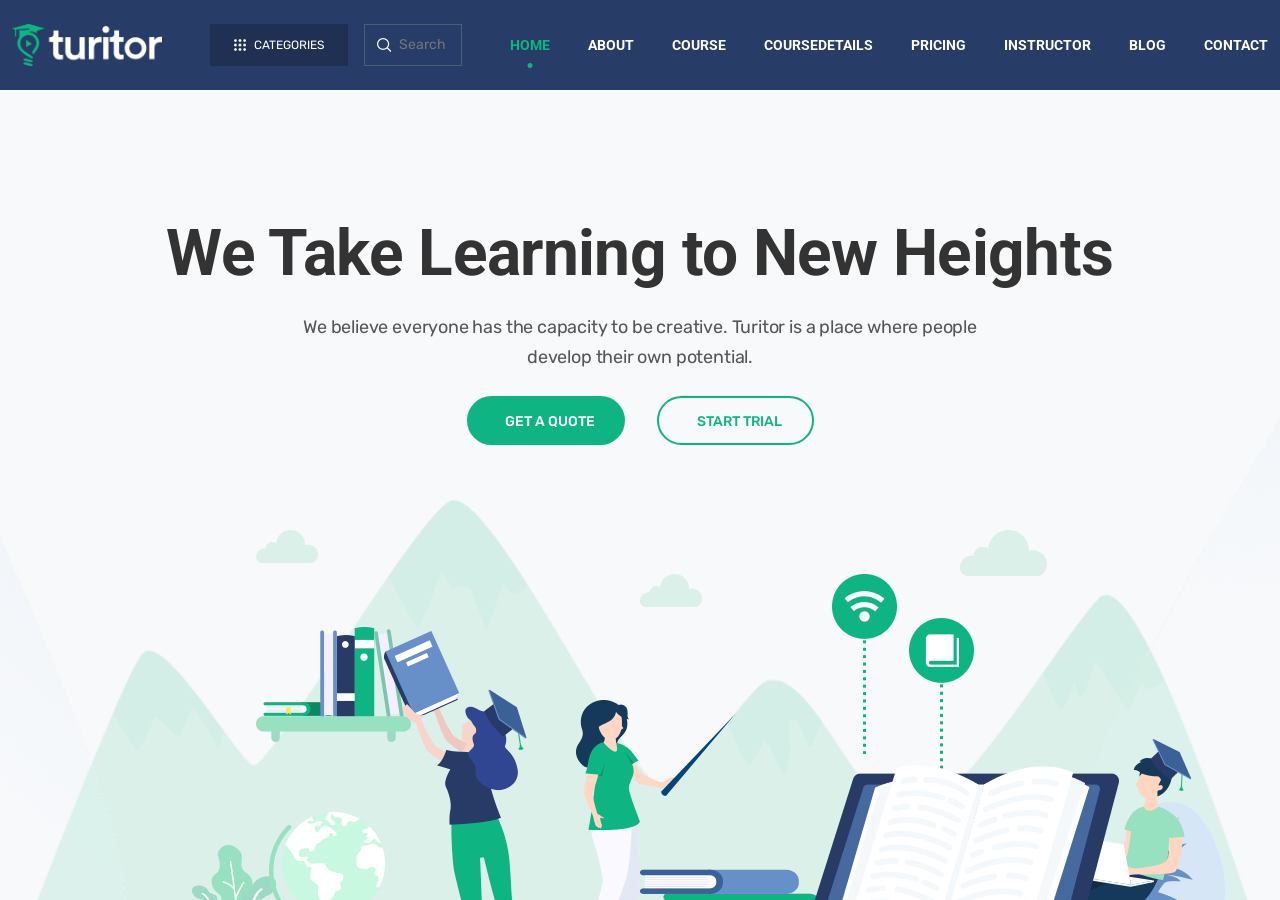
==== index.html @ 8d369772 "pricing page" ====
<!DOCTYPE html>
<html lang="en">

<head>
    <meta charset="UTF-8">
    <meta name="viewport" content="width=device-width, initial-scale=1.0">
    <title>Turitor</title>
    <link rel="shortcut icon" href="./icon.png" type="image/png">

    <!--? Bootstrap cdn -->
    <link href="https://cdn.jsdelivr.net/npm/bootstrap@5.3.8/dist/css/bootstrap.min.css" rel="stylesheet"
        integrity="sha384-sRIl4kxILFvY47J16cr9ZwB07vP4J8+LH7qKQnuqkuIAvNWLzeN8tE5YBujZqJLB" crossorigin="anonymous">
    <script src="https://cdn.jsdelivr.net/npm/bootstrap@5.3.8/dist/js/bootstrap.bundle.min.js"
        integrity="sha384-FKyoEForCGlyvwx9Hj09JcYn3nv7wiPVlz7YYwJrWVcXK/BmnVDxM+D2scQbITxI"
        crossorigin="anonymous"></script>
    <!--? Animate.css cdn -->
    <link rel="stylesheet" href="https://cdnjs.cloudflare.com/ajax/libs/animate.css/4.1.1/animate.min.css" />
    <!--? Font-awesome cdn -->
    <link rel="stylesheet" href="https://cdnjs.cloudflare.com/ajax/libs/font-awesome/7.0.1/css/all.min.css"
        integrity="sha512-2SwdPD6INVrV/lHTZbO2nodKhrnDdJK9/kg2XD1r9uGqPo1cUbujc+IYdlYdEErWNu69gVcYgdxlmVmzTWnetw=="
        crossorigin="anonymous" referrerpolicy="no-referrer" />
    <!--? Swiper.js cdn -->
    <link rel="stylesheet" href="https://cdn.jsdelivr.net/npm/swiper@12/swiper-bundle.min.css" />
    <!--? Css files -->
    <link rel="stylesheet" href="./layout/css/index.css">
    <link rel="stylesheet" href="./css/homePage.css">
</head>

<body>
    <!--TODO>> Header -->
    <header class="container-fluid d-flex align-items-center">
        <!--//* Left side -->
        <div class="left d-flex align-items-center justify-content-between">
            <!--//! Logo -->
            <img src="./layout/images/logo.png">
            <!--//! Inputs -->
            <div class="inputs d-none d-lg-flex gap-3">
                <!--! Dropdown Category btn -->
                <button class="dropdown-btn d-flex align-items-center gap-2 px-3 px-xl-4 py-3 py-xl-2">
                    <img src="./layout/images/header/dots.png">
                    <span class="d-none d-xl-flex">Categories</span>
                    <div class="dropdown-items bg-white rounded-2 shadow text-start">
                        <a>Art & Design</a>
                        <a>Architecture</a>
                        <a>Business Study</a>
                        <a>Computer Science</a>
                        <a>Web Development</a>
                        <a>Data Science</a>
                        <a>Engineering</a>
                    </div>
                </button>
                <!--! Search Input -->
                <div class="search-input d-flex align-items-center gap-2">
                    <img src="./layout/images/header/search-icon.png" alt="search-icon">
                    <input type="text" placeholder="Search">
                </div>
            </div>
        </div>
        <!--//* Right side -->
        <div class="right flex-grow-1 d-flex align-items-center justify-content-end justify-content-xxl-between gap-4">
            <nav class="d-none d-lg-flex">
                <a class="active" href="#">Home</a>
                <a href="./pages/about/index.html">About</a>
                <a href="./pages/course/index.html">Course</a>
                <a href="./pages/course/course-details/index.html">CourseDetails</a>
                <a href="./pages/pricing/index.html">Pricing</a>
                <a href="./pages/instructor/index.html">Instructor</a>
                <a href="./pages/blog/index.html">Blog</a>
                <a href="./pages/contact/index.html">Contact</a>
            </nav>

            <div class="icons d-none d-xxl-flex align-items-center gap-3">
                <div class="user-icon-wrapper d-flex align-items-center justify-content-center">
                    <i class="fa-solid fa-user"></i>
                </div>
                <div class="cart-icon-wrapper d-flex align-items-center justify-content-center">
                    <i class="fa-solid fa-cart-shopping"></i>
                </div>
                <img src="./layout/images/header/menu-icon.png">
            </div>
            <!--! Menu Icon small screen-->
            <div class="dropdown-menu-icon rounded d-block d-lg-none">
                <img src="./layout/images/header/menu-icon.png">
                <div class="dropdown-items">
                    <div class="links-wrapper bg-white rounded-2 shadow text-start">
                        <a class="active" href="#">Home</a>
                        <a href="./pages/about/index.html">About</a>
                        <a href="./pages/course/index.html">Course</a>
                        <a href="./pages/course/course-details/index.html">CourseDetails</a>
                        <a href="./pages/pricing/index.html">Pricing</a>
                        <a href="./pages/instructor/index.html">Instructor</a>
                        <a href="./pages/blog/index.html">Blog</a>
                        <a href="./pages/contact/index.html">Contact</a>
                    </div>
                </div>
            </div>
        </div>
    </header>

    <div class="main">
        <!--TODO>> 1-Hero Section -->
        <section id="hero-sec">
            <div class="container">
                <div class="content d-flex flex-column align-items-center gap-4 text-center">
                    <h1 class="head-text">We Take Learning to New Heights</h1>
                    <p>
                        We believe everyone has the capacity to be creative. Turitor is a place where people develop
                        their
                        own potential.
                    </p>
                    <div class="buttons-group d-flex flex-column flex-md-row ">
                        <!--! Button trigger modal -->
                        <button type="button" class="btn" data-bs-toggle="modal" data-bs-target="#exampleModal">
                            <i class="fa-solid fa-plus"></i> Get a quote
                        </button>
                        <!--! Modal -->
                        <div class="modal fade" id="exampleModal" tabindex="-1" aria-labelledby="exampleModalLabel"
                            aria-hidden="true">
                            <div class="modal-dialog modal-dialog-centered">
                                <div class="modal-content">
                                    <div class="modal-body p-5 text-start">
                                        <h3>Sent Us a Message</h3>
                                        <form class="mt-4 d-flex flex-column gap-4">
                                            <input class="form-control" type="text" placeholder="Name">
                                            <input class="form-control" type="email" placeholder="Email">
                                            <input class="form-control" type="text" placeholder="Phone">
                                            <button class="btn"><i class="fa-solid fa-paper-plane"></i>Send</button>
                                        </form>
                                    </div>
                                </div>
                            </div>
                        </div>
                        <!--! Simple Button -->
                        <button class="btn"><i class="fa-solid fa-user-plus"></i> Start trial</button>

                    </div>
                </div>
            </div>

            <div class="floating-images">
                <!--! Cloud images -->
                <img class="cloud-1" src="./images/hero-sec/cloud-l1.png" alt="cloud-img">
                <img class="cloud-2" src="./images/hero-sec/cloud-l2.png" alt="cloud-img">
                <img class="cloud-right-lg" src="./images/hero-sec/cloud-lg-right.png" alt="cloud-img">
                <!--! Left Images -->
                <img class="plant d-none d-md-block animate__animated animate__fadeIn" src="./images/hero-sec/l1.png"
                    alt="floating image">
                <img class="shelf animate__animated animate__fadeIn" src="./images/hero-sec/l2.png"
                    alt="floating image">
                <img class="earth" src="./images/hero-sec/l3.png" alt="floating image">
                <img class="stand animate__animated animate__fadeIn" src="./images/hero-sec/l4.png"
                    alt="floating image">
                <img class="girl-1 d-none d-lg-flex" src="./images/hero-sec/l5.png" alt="floating image">
                <!--! right Images -->
                <img class="girl-2 d-none d-lg-flex" src="./images/hero-sec/r1.png" alt="floating image">
                <img class="books animate__animated animate__fadeIn" src="./images/hero-sec/r2.png"
                    alt="floating image">
                <img class="wifi-ballon" src="./images/hero-sec/r3.png" alt="floating image">
                <img class="book-ballon" src="./images/hero-sec/r4.png" alt="floating image">
                <img class="boy d-none d-xl-block animate__animated animate__fadeIn" src="./images/hero-sec/r5.png"
                    alt="floating image">

            </div>
        </section>

        <!--TODO>> 2-Popular Section -->
        <section id="popular">
            <div class="container">
                <div class="head-title-wrapper">
                    <div class="head-title">
                        <h2 class="sub">
                            <span>#Top categories</span>
                            Popular Subjects
                        </h2>
                        <div class="divider"></div>
                        <p class="des">
                            Online learning offers a new way to explore subjects you’re passionate about.
                        </p>
                    </div>
                    <button class="btn">
                        <img src="https://img.icons8.com/?size=100&id=60022&format=png&color=0eb582" alt="eye-icon">
                        view all
                    </button>
                </div>

                <div class="row">
                    <div class="col-12 col-md-6 col-lg-3">
                        <div class="box d-flex flex-column align-items-center gap-4">
                            <img src="./images/popular/subject_icon1.png" alt="icon">
                            <div class="text d-flex flex-column align-items-center gap-3 text-center">
                                <a href="./pages/course/index.html">
                                    <h3 class="card-title sub">Computer Science</h3>
                                </a>
                                <p class="des">1 Course</p>
                            </div>
                        </div>
                    </div>
                    <div class="col-12 col-md-6 col-lg-3">
                        <div class="box d-flex flex-column align-items-center gap-4">
                            <img src="./images/popular/subject_icon2.png" alt="icon">
                            <div class="text d-flex flex-column align-items-center gap-3 text-center">
                                <a href="./pages/course/index.html">
                                    <h3 class="card-title sub">Web Development</h3>
                                </a>
                                <p class="des">1 Course</p>
                            </div>
                        </div>
                    </div>
                    <div class="col-12 col-md-6 col-lg-3">
                        <div class="box d-flex flex-column align-items-center gap-4">
                            <img src="./images/popular/subject_icon3.png" alt="icon">
                            <div class="text d-flex flex-column align-items-center gap-3 text-center">
                                <a href="./pages/course/index.html">
                                    <h3 class="card-title sub">Data Science</h3>
                                </a>
                                <p class="des">1 Course</p>
                            </div>
                        </div>
                    </div>
                    <div class="col-12 col-md-6 col-lg-3">
                        <div class="box d-flex flex-column align-items-center gap-4">
                            <img src="./images/popular/subject_icon4.png" alt="icon">
                            <div class="text d-flex flex-column align-items-center gap-3 text-center">
                                <a href="./pages/course/index.html">
                                    <h3 class="card-title sub">Engineering</h3>
                                </a>
                                <p class="des">1 Course</p>
                            </div>
                        </div>
                    </div>
                    <div class="col-12 col-md-6 col-lg-3">
                        <div class="box d-flex flex-column align-items-center gap-4">
                            <img src="./images/popular/subject_icon5.png" alt="icon">
                            <div class="text d-flex flex-column align-items-center gap-3 text-center">
                                <a href="./pages/course/index.html">
                                    <h3 class="card-title sub">Architecture</h3>
                                </a>
                                <p class="des">1 Course</p>
                            </div>
                        </div>
                    </div>
                    <div class="col-12 col-md-6 col-lg-3">
                        <div class="box d-flex flex-column align-items-center gap-4">
                            <img src="./images/popular/subject_icon6.png" alt="icon">
                            <div class="text d-flex flex-column align-items-center gap-3 text-center">
                                <a href="./pages/course/index.html">
                                    <h3 class="card-title sub">Art & Design</h3>
                                </a>
                                <p class="des">1 Course</p>
                            </div>
                        </div>
                    </div>
                    <div class="col-12 col-md-6 col-lg-3">
                        <div class="box d-flex flex-column align-items-center gap-4">
                            <img src="./images/popular/subject_icon7.png" alt="icon">
                            <div class="text d-flex flex-column align-items-center gap-3 text-center">
                                <a href="./pages/course/index.html">
                                    <h3 class="card-title sub">Business Study</h3>
                                </a>
                                <p class="des">1 Course</p>
                            </div>
                        </div>
                    </div>
                    <div class="col-12 col-md-6 col-lg-3">
                        <div class="box d-flex flex-column align-items-center gap-4">
                            <img src="./images/popular/subject_icon5.png" alt="icon">
                            <div class="text d-flex flex-column align-items-center gap-3 text-center">
                                <a href="./pages/course/index.html">
                                    <h3 class="card-title sub">Psychology</h3>
                                </a>
                                <p class="des">1 Course</p>
                            </div>
                        </div>
                    </div>
                </div>
            </div>
        </section>

        <!--TODO>> 3-Courses Section -->
        <section id="courses">
            <div class="container">
                <!--! Text -->
                <div class="head-title-wrapper">
                    <div class="head-title">
                        <h2>
                            <span>#Top Courses</span>
                            Featured Courses
                        </h2>
                        <div class="divider"></div>
                        <p class="des">
                            Online learning offers a new way to explore subjects you’re passionate about.
                        </p>
                    </div>
                    <button class="btn">
                        <img src="https://img.icons8.com/?size=100&id=60022&format=png&color=0eb582" alt="eye-icon">
                        View all
                    </button>
                </div>
                <!--! Tabs -->
                <div class="tab-course-category">
                    <ul class="list-unstyled d-flex flex-wrap align-items-center justify-content-center">
                        <li class="active"><a href="#">All</a></li>
                        <div class="divider"></div>
                        <li><a href="#">Computer Science</a></li>
                        <div class="divider"></div>
                        <li><a href="#">Web Development</a></li>
                        <div class="divider"></div>
                        <li><a href="#">Data Science</a></li>
                        <div class="divider"></div>
                        <li><a href="#">Engineering</a></li>
                        <div class="divider"></div>
                        <li><a href="#">Architecture</a></li>
                    </ul>
                </div>
                <!--! Cards -->
                <div class="row">
                    <div class="col-12 col-md-6 col-lg-4">
                        <div class="box d-flex flex-column justify-content-between">
                            <div class="text d-flex flex-column">
                                <a class="px-3" href="./pages/course/index.html">Web Development</a>
                                <a href="./pages/course/course-details/index.html">
                                    <h3 class="card-title">Making Music with Other People</h3>
                                </a>
                                <!--! Hover effect part -->
                                <div class="course-data d-flex flex-column">
                                    <div class="top d-flex align-items-center">
                                        <div class="d-flex align-items-center gap-2">
                                            <i class="fa-solid fa-file"></i>
                                            <span>Lessons</span>
                                        </div>
                                        <div class="d-flex align-items-center gap-2">
                                            <i class="fa-solid fa-user-group"></i>
                                            <span>50</span>
                                        </div>
                                    </div>
                                    <div class="bottom d-flex align-items-center">
                                        <img src="./images/courses/logo.jpg" alt="logo-img">
                                        <a href="./pages/instructor/index.html">turitor</a>
                                    </div>
                                </div>
                            </div>
                            <img src="./images/courses/course_image1.png" alt="course_image">
                            <!--! Foot Hover effect part -->
                            <div class="foot d-flex justify-content-between align-items-center gap-3">
                                <div class="rate d-flex align-items-center gap-2">
                                    <div class="stars d-flex">
                                        <i class="fa-solid fa-star"></i>
                                        <i class="fa-solid fa-star"></i>
                                        <i class="fa-solid fa-star"></i>
                                        <i class="fa-solid fa-star"></i>
                                        <i class="fa-solid fa-star"></i>
                                    </div>
                                    <span>1 votes</span>
                                </div>
                                <div class="price rounded-circle d-flex align-items-center justify-content-center">
                                    <span>$1.99</span>
                                </div>
                            </div>
                        </div>
                    </div>
                    <div class="col-12 col-md-6 col-lg-4">
                        <div class="box d-flex flex-column justify-content-between">
                            <div class="text d-flex flex-column">
                                <a class="px-3" href="./pages/course/index.html">Engineering</a>
                                <a href="./pages/course/course-details/index.html">
                                    <h3 class="card-title">Antiquities Trafficking and Art Crime</h3>
                                </a>
                                <!--! Hover effect part -->
                                <div class="course-data d-flex flex-column">
                                    <div class="top d-flex align-items-center">
                                        <div class="d-flex align-items-center gap-2">
                                            <i class="fa-solid fa-file"></i>
                                            <span>Lessons</span>
                                        </div>
                                        <div class="d-flex align-items-center gap-2">
                                            <i class="fa-solid fa-user-group"></i>
                                            <span>51</span>
                                        </div>
                                    </div>
                                    <div class="bottom d-flex align-items-center">
                                        <img src="./images/courses/logo.jpg" alt="logo-img">
                                        <a href="./pages/instructor/index.html">turitor</a>
                                    </div>
                                </div>
                            </div>
                            <img src="./images/courses/course_image2.png" alt="course_image">
                            <!--! Foot Hover effect part -->
                            <div class="foot d-flex justify-content-between align-items-center gap-3">
                                <div class="rate d-flex align-items-center gap-2">
                                    <div class="stars d-flex">
                                        <i class="fa-solid fa-star"></i>
                                        <i class="fa-solid fa-star"></i>
                                        <i class="fa-solid fa-star"></i>
                                        <i class="fa-solid fa-star"></i>
                                        <i class="fa-solid fa-star"></i>
                                    </div>
                                    <span>1 votes</span>
                                </div>
                                <div class="price rounded-circle d-flex align-items-center justify-content-center">
                                    <span>$20.00</span>
                                </div>
                            </div>
                        </div>
                    </div>
                    <div class="col-12 col-md-6 col-lg-4">
                        <div class="box d-flex flex-column justify-content-between">
                            <div class="text d-flex flex-column">
                                <a class="px-3" href="./pages/course/index.html">Computer Science</a>
                                <a href="./pages/course/course-details/index.html">
                                    <h3 class="card-title">Using Creative Problem Solving</h3>
                                </a>
                                <!--! Hover effect part -->
                                <div class="course-data d-flex flex-column">
                                    <div class="top d-flex align-items-center">
                                        <div class="d-flex align-items-center gap-2">
                                            <i class="fa-solid fa-file"></i>
                                            <span>Lessons</span>
                                        </div>
                                        <div class="d-flex align-items-center gap-2">
                                            <i class="fa-solid fa-user-group"></i>
                                            <span>20</span>
                                        </div>
                                    </div>
                                    <div class="bottom d-flex align-items-center">
                                        <img src="./images/courses/logo.jpg" alt="logo-img">
                                        <a href="./pages/instructor/index.html">turitor</a>
                                    </div>
                                </div>
                            </div>
                            <img src="./images/courses/course_image3.png" alt="course_image">
                            <!--! Foot Hover effect part -->
                            <div class="foot d-flex justify-content-between align-items-center gap-3">
                                <div class="rate d-flex align-items-center gap-2">
                                    <div class="stars d-flex">
                                        <i class="fa-solid fa-star"></i>
                                        <i class="fa-solid fa-star"></i>
                                        <i class="fa-solid fa-star"></i>
                                        <i class="fa-solid fa-star"></i>
                                        <i class="fa-solid fa-star"></i>
                                    </div>
                                    <span>1 votes</span>
                                </div>
                                <div class="price rounded-circle d-flex align-items-center justify-content-center">
                                    <span>$5.50</span>
                                </div>
                            </div>
                        </div>
                    </div>
                    <div class="col-12 col-md-6 col-lg-4">
                        <div class="box d-flex flex-column justify-content-between">
                            <div class="text d-flex flex-column">
                                <a class="px-3" href="./pages/course/index.html">Data Science</a>
                                <a href="./pages/course/course-details/index.html">
                                    <h3 class="card-title">Inside Opera: Why Does It Matter?</h3>
                                </a>
                                <!--! Hover effect part -->
                                <div class="course-data d-flex flex-column">
                                    <div class="top d-flex align-items-center">
                                        <div class="d-flex align-items-center gap-2">
                                            <i class="fa-solid fa-file"></i>
                                            <span>Lessons</span>
                                        </div>
                                        <div class="d-flex align-items-center gap-2">
                                            <i class="fa-solid fa-user-group"></i>
                                            <span>30</span>
                                        </div>
                                    </div>
                                    <div class="bottom d-flex align-items-center">
                                        <img src="./images/courses/logo.jpg" alt="logo-img">
                                        <a href="./pages/instructor/index.html">turitor</a>
                                    </div>
                                </div>
                            </div>
                            <img src="./images/courses/course_image4.png" alt="course_image">
                            <!--! Foot Hover effect part -->
                            <div class="foot d-flex justify-content-between align-items-center gap-3">
                                <div class="rate d-flex align-items-center gap-2">
                                    <div class="stars d-flex">
                                        <i class="fa-solid fa-star"></i>
                                        <i class="fa-solid fa-star"></i>
                                        <i class="fa-solid fa-star"></i>
                                        <i class="fa-solid fa-star"></i>
                                        <i class="fa-solid fa-star"></i>
                                    </div>
                                    <span>1 votes</span>
                                </div>
                                <div class="price rounded-circle d-flex align-items-center justify-content-center">
                                    <span>$3.00</span>
                                </div>
                            </div>
                        </div>
                    </div>
                    <div class="col-12 col-md-6 col-lg-4">
                        <div class="box d-flex flex-column justify-content-between">
                            <div class="text d-flex flex-column">
                                <a class="px-3" href="./pages/course/index.html">Architecture</a>
                                <a href="./pages/course/course-details/index.html">
                                    <h3 class="card-title">The Power of Podcast for Storytelling</h3>
                                </a>
                                <!--! Hover effect part -->
                                <div class="course-data d-flex flex-column">
                                    <div class="top d-flex align-items-center">
                                        <div class="d-flex align-items-center gap-2">
                                            <i class="fa-solid fa-file"></i>
                                            <span>Lessons</span>
                                        </div>
                                        <div class="d-flex align-items-center gap-2">
                                            <i class="fa-solid fa-user-group"></i>
                                            <span>0</span>
                                        </div>
                                    </div>
                                    <div class="bottom d-flex align-items-center">
                                        <img src="./images/courses/logo.jpg" alt="logo-img">
                                        <a href="./pages/instructor/index.html">turitor</a>
                                    </div>
                                </div>
                            </div>
                            <img src="./images/courses/course_image5.png" alt="course_image">
                            <!--! Foot Hover effect part -->
                            <div class="foot d-flex justify-content-between align-items-center gap-3">
                                <div class="rate d-flex align-items-center gap-2">
                                    <div class="stars d-flex">
                                        <i class="fa-solid fa-star"></i>
                                        <i class="fa-solid fa-star"></i>
                                        <i class="fa-solid fa-star"></i>
                                        <i class="fa-solid fa-star"></i>
                                        <i class="fa-solid fa-star"></i>
                                    </div>
                                    <span>1 votes</span>
                                </div>
                                <div class="price rounded-circle d-flex align-items-center justify-content-center">
                                    <span>$5.50</span>
                                </div>
                            </div>
                        </div>
                    </div>
                    <div class="col-12 col-md-6 col-lg-4">
                        <div class="box d-flex flex-column justify-content-between">
                            <div class="text d-flex flex-column">
                                <a class="px-3" href="./pages/course/index.html">Business Study</a>
                                <a href="./pages/course/course-details/index.html">
                                    <h3 class="card-title">Fashion and Luxury Fashion in a Changing</h3>
                                </a>
                                <!--! Hover effect part -->
                                <div class="course-data d-flex flex-column">
                                    <div class="top d-flex align-items-center">
                                        <div class="d-flex align-items-center gap-2">
                                            <i class="fa-solid fa-file"></i>
                                            <span>Lessons</span>
                                        </div>
                                        <div class="d-flex align-items-center gap-2">
                                            <i class="fa-solid fa-user-group"></i>
                                            <span>0</span>
                                        </div>
                                    </div>
                                    <div class="bottom d-flex align-items-center">
                                        <img src="./images/courses/logo.jpg" alt="logo-img">
                                        <a href="./pages/instructor/index.html">turitor</a>
                                    </div>
                                </div>
                            </div>
                            <img src="./images/courses/course_image6.png" alt="course_image">
                            <!--! Foot Hover effect part -->
                            <div class="foot d-flex justify-content-between align-items-center gap-3">
                                <div class="rate d-flex align-items-center gap-2">
                                    <div class="stars d-flex">
                                        <i class="fa-solid fa-star"></i>
                                        <i class="fa-solid fa-star"></i>
                                        <i class="fa-solid fa-star"></i>
                                        <i class="fa-solid fa-star"></i>
                                        <i class="fa-solid fa-star"></i>
                                    </div>
                                    <span>1 votes</span>
                                </div>
                                <div class="price rounded-circle d-flex align-items-center justify-content-center">
                                    <span>$5.50</span>
                                </div>
                            </div>
                        </div>
                    </div>
                </div>
            </div>
        </section>

        <!--TODO>> 4-Testimonial Section -->
        <section id="testimonial">
            <div class="container">
                <div class="head-title">
                    <h2>
                        <span>#Testimonial</span>
                        What Students Says
                    </h2>
                    <div class="divider"></div>
                    <p class="des">
                        Discover how to anticipate and adapt to the latest trends and digital
                    </p>
                </div>

                <!-- Swiper -->
                <div class="swiper testimonial-swiper">
                    <div class="swiper-wrapper">
                        <!--! Slide 1 -->
                        <div class="swiper-slide d-flex flex-column">
                            <div class="head-quote d-flex align-items-start gap-3">
                                <img src="https://img.icons8.com/?size=100&id=Of9evPu4vb6T&format=png&color=c1f3e6"
                                    alt="">
                                <p>
                                    Differe Using skills and
                                    behaviors People program
                                    ... ,enabled me to be a fuller me
                                </p>
                            </div>
                            <div class="divider"></div>
                            <div class="profile-info d-flex justify-content-between align-items-center">
                                <div class="text">
                                    <h4>Blaise Matuidi</h4>
                                    <p>Research Student</p>
                                </div>
                                <img class="rounded-circle" src="./images/testimonial/author1.png" alt="profile-img">
                            </div>
                        </div>
                        <!--! Slide 2 -->
                        <div class="swiper-slide d-flex flex-column">
                            <div class="head-quote d-flex align-items-start gap-3">
                                <img src="https://img.icons8.com/?size=100&id=Of9evPu4vb6T&format=png&color=c1f3e6"
                                    alt="">
                                <p>
                                    Using differe skills and
                                    behaviors People program
                                    ... ,enabled me to be a fuller me
                                </p>
                            </div>
                            <div class="divider"></div>
                            <div class="profile-info d-flex justify-content-between align-items-center">
                                <div class="text">
                                    <h4>Mario Mandžukić</h4>
                                    <p>Postgraduate Student</p>
                                </div>
                                <img class="rounded-circle" src="./images/testimonial/author2.png" alt="profile-img">
                            </div>
                        </div>
                        <!--! Slide 3 -->
                        <div class="swiper-slide d-flex flex-column">
                            <div class="head-quote d-flex align-items-start gap-3">
                                <img src="https://img.icons8.com/?size=100&id=Of9evPu4vb6T&format=png&color=c1f3e6"
                                    alt="">
                                <p>
                                    People program enabled me to
                                    be a fuller me, using differe
                                    ... skills and behaviors
                                </p>
                            </div>
                            <div class="divider"></div>
                            <div class="profile-info d-flex justify-content-between align-items-center">
                                <div class="text">


                                    <h4>Lucas Vázquez</h4>
                                    <p>EMBA Student</p>
                                </div>
                                <img class="rounded-circle" src="./images/testimonial/author2.png" alt="profile-img">
                            </div>
                        </div>
                        <!--! Slide 4 (1.2) -->
                        <div class="swiper-slide d-flex flex-column">
                            <div class="head-quote d-flex align-items-start gap-3">
                                <img src="https://img.icons8.com/?size=100&id=Of9evPu4vb6T&format=png&color=c1f3e6"
                                    alt="">
                                <p>
                                    Differe Using skills and
                                    behaviors People program
                                    ... ,enabled me to be a fuller me
                                </p>
                            </div>
                            <div class="divider"></div>
                            <div class="profile-info d-flex justify-content-between align-items-center">
                                <div class="text">
                                    <h4>Blaise Matuidi</h4>
                                    <p>Research Student</p>
                                </div>
                                <img class="rounded-circle" src="./images/testimonial/author1.png" alt="profile-img">
                            </div>
                        </div>
                        <!--! Slide 5 (2.2) -->
                        <div class="swiper-slide d-flex flex-column">
                            <div class="head-quote d-flex align-items-start gap-3">
                                <img src="https://img.icons8.com/?size=100&id=Of9evPu4vb6T&format=png&color=c1f3e6"
                                    alt="">
                                <p>
                                    Using differe skills and
                                    behaviors People program
                                    ... ,enabled me to be a fuller me
                                </p>
                            </div>
                            <div class="divider"></div>
                            <div class="profile-info d-flex justify-content-between align-items-center">
                                <div class="text">
                                    <h4>Mario Mandžukić</h4>
                                    <p>Postgraduate Student</p>
                                </div>
                                <img class="rounded-circle" src="./images/testimonial/author2.png" alt="profile-img">
                            </div>
                        </div>
                    </div>
                    <div class="swiper-pagination pagination-one"></div>
                </div>
            </div>
        </section>

        <!--TODO>> 5-Instructors Section -->
        <section id="instructors">
            <div class="container">
                <div class="head-title">
                    <h2>
                        <span>#Instructors</span>
                        Featured Instructors
                    </h2>
                    <div class="divider"></div>
                    <p class="des">
                        Discover how to anticipate and adapt to the latest trends and digital
                    </p>
                </div>

                <!-- Swiper -->
                <div class="swiper instructors-swiper">
                    <div class="swiper-wrapper">
                        <!--! Slide 1 -->
                        <div class="swiper-slide position-relative d-flex flex-column align-items-center gap-4">
                            <img class="rounded-circle" src="./images/instructors/1.png" alt="instructor-img">
                            <div class="text d-flex flex-column align-items-center text-center pb-3">
                                <h3 class="card-title">VíctorValdés</h3>
                                <p>Professor</p>
                            </div>

                            <div class="floating-profile position-absolute top-0 w-100 h-100">
                                <img class="position-absolute top-0 w-100 h-100 z-1" src="./images/instructors/1.png"
                                    alt="instructor-image">
                                <div
                                    class="content w-100 h-100 d-flex flex-column justify-content-end align-items-center text-center px-3">
                                    <a href="./pages/instructor/instructor-profile/index.html">
                                        <h3 class="card-title">VíctorValdés</h3>
                                    </a>
                                    <p>Professor</p>
                                    <div class="media-icons d-flex">
                                        <a href="#">
                                            <i class="fa-brands fa-facebook-f"></i>
                                        </a>
                                        <a href="#">
                                            <i class="fa-brands fa-twitter"></i>
                                        </a>
                                        <a href="#">
                                            <i class="fa-brands fa-linkedin-in"></i>
                                        </a>
                                        <a href="#">
                                            <i class="fa-brands fa-apple"></i>
                                        </a>
                                    </div>
                                </div>
                            </div>
                        </div>
                        <!--! Slide 2 -->
                        <div class="swiper-slide position-relative d-flex flex-column align-items-center gap-4">
                            <img class="rounded-circle" src="./images/instructors/2.png" alt="instructor-img">
                            <div class="text d-flex flex-column align-items-center text-center pb-3">
                                <h3 class="card-title">EricAbidal</h3>
                                <p>Professor</p>
                            </div>

                            <div class="floating-profile position-absolute top-0 w-100 h-100">
                                <img class="position-absolute top-0 w-100 h-100 z-1" src="./images/instructors/2.png"
                                    alt="instructor-image">
                                <div
                                    class="content w-100 h-100 d-flex flex-column justify-content-end align-items-center text-center px-3">
                                    <a href="./pages/instructor/instructor-profile/index.html">
                                        <h3 class="card-title">EricAbidal</h3>
                                    </a>
                                    <p>Professor</p>
                                    <div class="media-icons d-flex">
                                        <a href="#">
                                            <i class="fa-brands fa-facebook-f"></i>
                                        </a>
                                        <a href="#">
                                            <i class="fa-brands fa-twitter"></i>
                                        </a>
                                        <a href="#">
                                            <i class="fa-brands fa-linkedin-in"></i>
                                        </a>
                                        <a href="#">
                                            <i class="fa-brands fa-instagram"></i>
                                        </a>
                                    </div>
                                </div>
                            </div>
                        </div>
                        <!--! Slide 3 -->
                        <div class="swiper-slide active position-relative d-flex flex-column align-items-center gap-4">
                            <img class="rounded-circle" src="./images/instructors/3.png" alt="instructor-img">
                            <div class="text d-flex flex-column align-items-center text-center pb-3">
                                <h3 class="card-title">CarolinaMartin</h3>
                                <p>Professor</p>
                            </div>

                            <div class="floating-profile position-absolute top-0 w-100 h-100">
                                <img class="position-absolute top-0 w-100 h-100 z-1" src="./images/instructors/3.png"
                                    alt="instructor-image">
                                <div
                                    class="content w-100 h-100 d-flex flex-column justify-content-end align-items-center text-center px-3">
                                    <a href="./pages/instructor/instructor-profile/index.html">
                                        <h3 class="card-title">CarolinaMartin</h3>
                                    </a>
                                    <p>Professor</p>
                                    <div class="media-icons d-flex">
                                        <a href="#">
                                            <i class="fa-brands fa-facebook-f"></i>
                                        </a>
                                        <a href="#">
                                            <i class="fa-brands fa-twitter"></i>
                                        </a>
                                        <a href="#">
                                            <i class="fa-brands fa-linkedin-in"></i>
                                        </a>
                                        <a href="#">
                                            <i class="fa-brands fa-instagram"></i>
                                        </a>
                                        <a href="#">
                                            <i class="fa-brands fa-youtube"></i>
                                        </a>
                                    </div>
                                </div>
                            </div>
                        </div>
                        <!--! Slide 4 -->
                        <div class="swiper-slide position-relative d-flex flex-column align-items-center gap-4">
                            <img class="rounded-circle" src="./images/instructors/4.jpg" alt="instructor-img">
                            <div class="text d-flex flex-column align-items-center text-center pb-3">
                                <h3 class="card-title">RuizYolanda</h3>
                                <p>Professor</p>
                            </div>

                            <div class="floating-profile position-absolute top-0 w-100 h-100">
                                <img class="position-absolute top-0 w-100 h-100 z-1" src="./images/instructors/4.jpg"
                                    alt="instructor-image">
                                <div
                                    class="content w-100 h-100 d-flex flex-column justify-content-end align-items-center text-center px-3">
                                    <a href="./pages/instructor/instructor-profile/index.html">
                                        <h3 class="card-title">RuizYolanda</h3>
                                    </a>
                                    <p>Professor</p>
                                    <div class="media-icons d-flex">
                                        <a href="#">
                                            <i class="fa-brands fa-facebook-f"></i>
                                        </a>
                                        <a href="#">
                                            <i class="fa-brands fa-twitter"></i>
                                        </a>
                                        <a href="#">
                                            <i class="fa-brands fa-linkedin-in"></i>
                                        </a>
                                        <a href="#">
                                            <i class="fa-brands fa-instagram"></i>
                                        </a>
                                    </div>
                                </div>
                            </div>
                        </div>
                        <!--! Slide 5 (2.2) -->
                        <div class="swiper-slide position-relative d-flex flex-column align-items-center gap-4">
                            <img class="rounded-circle" src="./images/instructors/2.png" alt="instructor-img">
                            <div class="text d-flex flex-column align-items-center text-center pb-3">
                                <h3 class="card-title">EricAbidal</h3>
                                <p>Professor</p>
                            </div>

                            <div class="floating-profile position-absolute top-0 w-100 h-100">
                                <img class="position-absolute top-0 w-100 h-100 z-1" src="./images/instructors/2.png"
                                    alt="instructor-image">
                                <div
                                    class="content w-100 h-100 d-flex flex-column justify-content-end align-items-center text-center px-3">
                                    <a href="./pages/instructor/instructor-profile/index.html">
                                        <h3 class="card-title">EricAbidal</h3>
                                    </a>
                                    <p>Professor</p>
                                    <div class="media-icons d-flex">
                                        <a href="#">
                                            <i class="fa-brands fa-facebook-f"></i>
                                        </a>
                                        <a href="#">
                                            <i class="fa-brands fa-twitter"></i>
                                        </a>
                                        <a href="#">
                                            <i class="fa-brands fa-linkedin-in"></i>
                                        </a>
                                        <a href="#">
                                            <i class="fa-brands fa-instagram"></i>
                                        </a>
                                    </div>
                                </div>
                            </div>
                        </div>
                    </div>
                    <div class="swiper-pagination pagination-two"></div>
                </div>
            </div>
        </section>

        <!--TODO>> 6-Partners -->
        <section id="partners">
            <div class="container">
                <div class="head-title centered-title">
                    <h2>
                        <span>#Partners</span>
                        Who will you learn with
                    </h2>
                    <p>Online courses, programs and degrees created by leading universities, business schools and
                        specialist organisations.</p>
                </div>

                <!-- Swiper -->
                <div class="swiper partners-swiper">
                    <div class="swiper-wrapper">
                        <!--! Slide 1 -->
                        <div class="swiper-slide d-flex justify-content-center">
                            <div class="logo-img-wrapper d-flex justify-content-center">
                                <img src="./images/partners/partners_logo1.png" alt="">
                            </div>
                        </div>
                        <!--! Slide 2 -->
                        <div class="swiper-slide d-flex justify-content-center">
                            <div class="logo-img-wrapper d-flex justify-content-center">
                                <img src="./images/partners/partners_logo2.png" alt="">
                            </div>
                        </div>
                        <!--! Slide 3 -->
                        <div class="swiper-slide d-flex justify-content-center">
                            <div class="logo-img-wrapper d-flex justify-content-center">
                                <img src="./images/partners/partners_logo3.png" alt="">
                            </div>
                        </div>
                        <!--! Slide 4 -->
                        <div class="swiper-slide d-flex justify-content-center">
                            <div class="logo-img-wrapper d-flex justify-content-center">
                                <img src="./images/partners/partners_logo4.png" alt="">
                            </div>
                        </div>
                        <!--! Slide 5 -->
                        <div class="swiper-slide d-flex justify-content-center">
                            <div class="logo-img-wrapper d-flex justify-content-center">
                                <img src="./images/partners/partners_logo5.png" alt="">
                            </div>
                        </div>
                        <!--! Slide 6 (3.3) -->
                        <div class="swiper-slide d-flex justify-content-center">
                            <div class="logo-img-wrapper d-flex justify-content-center">
                                <img src="./images/partners/partners_logo3.png" alt="">
                            </div>
                        </div>
                    </div>
                </div>
            </div>
        </section>

        <!--TODO>> 7-News -->
        <section id="news">
            <div class="container">
                <div class="head-title">
                    <h2>
                        <span>#News</span>
                        News & Events
                    </h2>
                    <div class="divider"></div>
                    <p class="des">Discover how to anticipate and adapt to the latest trends and digital</p>
                </div>
                <div class="news-blogs-details">
                    <div class="row">
                        <div class="col-12 col-lg-6 col-xl-4">
                            <div class="blog">
                                <div class="blog-img-wrap">
                                    <a href="./pages/blog/blog-details/index.html">
                                        <img src="./images/news/blog1.jpg" alt="blog-img">
                                    </a>
                                </div>
                                <div class="content">
                                    <div class="head d-flex gap-3">
                                        <p class="ps-3">Javascript</p>
                                        <p class="ps-3">25 , November , 2019</p>
                                    </div>
                                    <a href="./pages/blog/blog-details/index.html">
                                        <h3 class="card-title">Python and JS Course may be online</h3>
                                    </a>
                                    <p class="des">Creating software tailored to my games development gaming is a</p>
                                    <a href="./pages/blog/blog-details/index.html" class="btn card-btn">
                                        <i class="bi bi-plus-circle"></i>
                                        Read more
                                    </a>
                                </div>
                            </div>
                        </div>
                        <div class="col-12 col-lg-6 col-xl-4">
                            <div class="blog">
                                <div class="blog-img-wrap">
                                    <a href="./pages/blog/blog-details/index.html">
                                        <img src="./images/news/blog2.jpg" alt="blog-img">
                                    </a>
                                </div>
                                <div class="content">
                                    <div class="head d-flex gap-3">
                                        <p class="ps-3">Python</p>
                                        <p class="ps-3">25 , November , 2019</p>
                                    </div>
                                    <a href="./pages/blog/blog-details/index.html">
                                        <h3 class="card-title">Python may be you completed online</h3>
                                    </a>
                                    <p class="des">Creating software tailored to my games development gaming is a</p>
                                    <a href="./pages/blog/blog-details/index.html" class="btn card-btn">
                                        <i class="bi bi-plus-circle"></i>
                                        Read more
                                    </a>
                                </div>
                            </div>
                        </div>
                        <div class="col-12 col-xl-4">
                            <aside>
                                <div class="box d-flex">
                                    <div class="date">
                                        <p>Jan</p>
                                        <h4>28</h4>
                                    </div>
                                    <div class="divider"></div>
                                    <div class="text">
                                        <a href="./pages/blog/index.html" class="des">Music & arts</a>
                                        <a href="./pages/blog/blog-details/index.html">
                                            <h3 class="card-title sub">
                                                Tackling the climate crisis worldwide
                                            </h3>
                                        </a>
                                    </div>
                                </div>
                                <div class="divider"></div>
                                <div class="box d-flex">
                                    <div class="date">
                                        <p>Jan</p>
                                        <h4>28</h4>
                                    </div>
                                    <div class="divider"></div>
                                    <div class="text">
                                        <a href="./pages/blog/index.html" class="des">Music & arts</a>
                                        <a href="./pages/blog/blog-details/index.html">
                                            <h3 class="card-title sub">
                                                Tackling the climate crisis worldwide
                                            </h3>
                                        </a>
                                    </div>
                                </div>
                                <div class="divider"></div>
                                <div class="box d-flex">
                                    <div class="date">
                                        <p>Jan</p>
                                        <h4>28</h4>
                                    </div>
                                    <div class="divider"></div>
                                    <div class="text">
                                        <a href="./pages/blog/index.html" class="des">Music & arts</a>
                                        <a href="./pages/blog/blog-details/index.html">
                                            <h3 class="card-title sub">
                                                Tackling the climate crisis worldwide
                                            </h3>
                                        </a>
                                    </div>
                                </div>
                                <div class="divider"></div>
                                <div class="box d-flex">
                                    <div class="date">
                                        <p>Jan</p>
                                        <h4>28</h4>
                                    </div>
                                    <div class="divider"></div>
                                    <div class="text">
                                        <a href="./pages/blog/index.html" class="des">Music & arts</a>
                                        <a href="./pages/blog/blog-details/index.html">
                                            <h3 class="card-title sub">
                                                Tackling the climate crisis worldwide
                                            </h3>
                                        </a>
                                    </div>
                                </div>
                            </aside>
                        </div>
                    </div>
                </div>
            </div>
        </section>

        <!--TODO>> 8-Become section -->
        <section id="become">
            <div class="container-fluid">
                <div class="row">
                    <div class="col-12 col-lg-6">
                        <div class="box d-flex flex-column flex-md-row align-items-center align-items-md-start gap-5">
                            <img class="col-12 col-lg-6" src="./images/become/instructor_image.png"
                                alt="instructor-img">
                            <div
                                class="content col-12 flex-shrink-1 col-lg-auto d-flex flex-column align-items-start gap-4">
                                <h2>Become an Instructor</h2>
                                <p class="des">
                                    Join millions of people from around the world
                                    learning together. Online learning is as easy and
                                    natural as chatting.
                                </p>
                                <a href="./pages/instructor/become-instructor/index.html" class="btn">
                                    <i class="bi bi-plus-circle-fill"></i> Apply now
                                </a>
                            </div>
                        </div>

                    </div>
                    <div class="col-12 col-lg-6">
                        <div class="box d-flex flex-column flex-md-row align-items-center align-items-md-start gap-5">
                            <img class="col-12 col-lg-6" src="./images/become/partner_image.png" alt="instructor-img">
                            <div
                                class="content col-12 flex-shrink-1 col-lg-auto d-flex flex-column align-items-start gap-4">
                                <h2>Become a Partner</h2>
                                <p class="des">
                                    Join millions of people from around the world
                                    learning together. Online learning is as easy and
                                    natural as chatting.
                                </p>
                                <a href="./pages/contact/index.html" class="btn">
                                    <i class="bi bi-plus-circle-fill"></i> Contact us
                                </a>
                            </div>
                        </div>

                    </div>
                </div>
            </div>
        </section>

        <!--TODO>> 9-Join -->
        <section id="join">
            <div class="container">
                <div
                    class="content d-flex flex-column align-items-center align-items-lg-start text-center text-lg-start">
                    <p>#Newsletter</p>
                    <div class="subscribe-box d-flex flex-column align-items-center flex-lg-row">
                        <h2 class="col-12 col-lg-6">Join our community of students</h2>
                        <div
                            class="send-message-input-wrapper col-12 col-lg-6 d-flex flex-column flex-sm-row align-items-center">
                            <input class="flex-grow-1" type="text" placeholder="Enter your email">
                            <button class="btn">
                                <i class="fa-solid fa-envelope"></i>
                                Subscribe
                            </button>
                        </div>
                    </div>

                </div>
            </div>
        </section>

        <!--TODO>> Footer -->
        <footer>
            <div class="container d-flex flex-column gap-4 gap-md-5">
                <div class="row g-4">
                    <div class="box col-12 col-md-6 col-lg-3">
                        <h4>Company</h4>
                        <ul class="list-unstyled d-flex flex-column ">
                            <li><a href="#">About</a></li>
                            <li><a href="#">Careers</a></li>
                            <li><a href="#">Resource center</a></li>
                            <li><a href="#">Guides</a></li>
                        </ul>
                    </div>
                    <div class="box col-12 col-md-6 col-lg-3">
                        <h4>Categories</h4>
                        <ul class="list-unstyled d-flex flex-column ">
                            <li><a href="#">All Courses</a></li>
                            <li><a href="#">Digital Marketing</a></li>
                            <li><a href="#">Design & Branding</a></li>
                            <li><a href="#">Storytelling & Voice Over</a></li>
                        </ul>
                    </div>
                    <div class="box col-12 col-md-6 col-lg-3">
                        <h4>Support</h4>
                        <ul class="list-unstyled d-flex flex-column ">
                            <li><a href="#">Contact Us</a></li>
                            <li><a href="#">System Requirements</a></li>
                            <li><a href="#">Register Activation Key</a></li>
                            <li><a href="#">Site feedback</a></li>
                        </ul>
                    </div>
                    <div class="box col-12 col-md-6 col-lg-3 d-flex flex-column justify-content-between">
                        <div>
                            <h4>Company</h4>
                            <ul class="list-unstyled d-flex flex-column ">
                                <li><a href="#">Contact Support</a></li>
                                <li><a href="#">Help Center</a></li>
                            </ul>
                        </div>
                        <div class="media d-flex gap-1">
                            <div
                                class="icon-wrapper f-icon rounded-circle d-flex justify-content-center align-items-center">
                                <i class="fa-brands fa-facebook-f"></i>
                            </div>
                            <div
                                class="icon-wrapper t-icon rounded-circle d-flex justify-content-center align-items-center">
                                <i class="bi bi-twitter"></i>
                            </div>
                            <div
                                class="icon-wrapper p-icon rounded-circle d-flex justify-content-center align-items-center">
                                <i class="fa-brands fa-pinterest-p"></i>

                            </div>
                            <div
                                class="icon-wrapper i-icon rounded-circle d-flex justify-content-center align-items-center">
                                <i class="bi bi-instagram"></i>
                            </div>
                        </div>
                    </div>
                </div>
                <div class="divider"></div>
                <div class="foot row align-items-center">
                    <div class="col-12 col-lg-2 d-flex justify-content-center justify-content-lg-start">
                        <img src="./layout/images/logo.png" alt="logo-image">
                    </div>
                    <p class="col-12 col-lg-5 des text-white text-center text-lg-start">Copyright © 2026 Turitor. All
                        Right Reserved.</p>
                    <nav class="col-12 col-lg-5 d-flex flex-wrap justify-content-center gap-xl-2">
                        <a href="#" class="des py-2 px-3">About</a>
                        <a href="#" class="des py-2 px-3">Careers</a>
                        <a href="#" class="des py-2 px-3">Resource center</a>
                        <a href="#" class="des py-2 px-3">Guides</a>
                    </nav>
                </div>
            </div>
        </footer>
    </div>

    <!--? WOW.js cdn -->
    <script src="https://cdnjs.cloudflare.com/ajax/libs/wow/1.1.2/wow.min.js"
        integrity="sha512-Eak/29OTpb36LLo2r47IpVzPBLXnAMPAVypbSZiZ4Qkf8p/7S/XRG5xp7OKWPPYfJT6metI+IORkR5G8F900+g=="
        crossorigin="anonymous" referrerpolicy="no-referrer">
        </script>
    <script>
        new WOW().init();
    </script>

    <!--? Swiper JS cdn -->
    <script src="https://cdn.jsdelivr.net/npm/swiper@12/swiper-bundle.min.js"></script>
    <!-- Initialize Swiper -->
    <script>
        var swiperOne = new Swiper(".testimonial-swiper", {
            slidesPerView: 3,
            spaceBetween: 0,

            loop: true,
            speed: 800,
            autoplay: {
                delay: 3000,
                disableOnInteraction: false,
            },

            breakpoints: {
                0: {
                    slidesPerView: 1,
                },
                768: {
                    slidesPerView: 2,
                    centeredSlides: true,
                },
                992: {
                    slidesPerView: 3,
                },
            },

            pagination: {
                el: ".pagination-one",
                clickable: true,
            },
        });

        var swiperTow = new Swiper(".instructors-swiper", {
            slidesPerView: 4,
            spaceBetween: 30,
            loop: true,
            speed: 800,
            autoplay: {
                delay: 3000,
                disableOnInteraction: false
            },

            breakpoints: {
                0: {
                    slidesPerView: 1,
                },
                768: {
                    slidesPerView: 2,
                },
                992: {
                    slidesPerView: 3,
                },
                1200: {
                    slidesPerView: 4,
                },
            },

            pagination: {
                el: ".pagination-two",
                clickable: true,
            },
        });

        var swiperThree = new Swiper(".partners-swiper", {
            slidesPerView: 5,
            spaceBetween: 0,
            loop: true,
            speed: 6000,
            autoplay: {
                delay: 0,
                disableOnInteraction: false,
            },

            freeMode: true,
            freeModeMomentum: false,
            freeModeSticky: false,

            preventClicks: true,
            preventClicksPropagation: true,

            breakpoints: {
                0: {
                    slidesPerView: 2,
                },
                768: {
                    slidesPerView: 3,
                },
                992: {
                    slidesPerView: 4,
                },
                1200: {
                    slidesPerView: 5,
                },
            },
        });
    </script>
</body>

</html>
---- layout/css/index.css ----
/*? google fonts cdn */
@import url("https://fonts.googleapis.com/css2?family=Lato:ital,wght@0,100;0,300;0,400;0,700;0,900;1,100;1,300;1,400;1,700;1,900&family=Roboto:ital,wght@0,100..900;1,100..900&family=Rubik:ital,wght@0,300..900;1,300..900&display=swap");
/*? Bootstrap icons cdn */
@import url("https://cdn.jsdelivr.net/npm/bootstrap-icons@1.13.1/font/bootstrap-icons.min.css");

@import url("./header.css");
@import url("./join.css");
@import url("./footer.css");

:root {
  --primary: #333333;
  --secondary: #555555;
  --accent: #0eb582;

  --bg: #273c66;
  --border: #4e5c77;
  --card-border: #e8e8e8;
  --shadow: 0 30px 30px 5px #7979791a;

  --font-lato: "Lato", sans-serif;
}

* {
  margin: 0;
  padding: 0;
  box-sizing: border-box;
  scroll-behavior: smooth;
  font-family: "Rubik", sans-serif;
  color: var(--secondary);
}

h1,
h2,
h3,
h4,
h5,
h6 {
  font-family: "Roboto", sans-serif;
  color: var(--primary);
  margin: 0;
  padding: 0;
}

p,
span,
a,
i,
ul {
  margin: 0;
  padding: 0;
}

body {
  background-color: white;
  overflow: hidden;
}

section {
  overflow: hidden;
}

a {
  text-decoration: none;
  color: var(--primary);
}

.main {
  height: calc(100dvh - 90px);
  overflow: auto;
}

.container {
  padding-inline: 15px;

  @media (min-width: 1200px) {
    max-width: 1140px;
  }
}

.btn {
  background-color: var(--accent);
  padding: 17px 30px 14px;
  border: 2px solid var(--accent);
  border-radius: 36px;

  display: flex;
  align-items: center;
  gap: 8px;

  color: white;
  font-size: 14px;
  font-weight: 500;
  line-height: 14px;
  text-transform: uppercase;
  transition:
    color 0.4s ease,
    background-color 0.4s ease;

  &:hover {
    color: var(--accent);
    background-color: transparent;
    border-color: var(--accent);

    img {
      filter: brightness(1) invert(0);
    }
  }

  &.card-btn {
    background-color: transparent;
    padding: 0;
    border: none;
    border-radius: 0;

    display: flex;
    align-items: center;
    gap: 8px;

    color: var(--primary);
    font-size: 14px;
    font-weight: 500;
    line-height: 14px;
    text-transform: uppercase;
    transition:
      color 0.4s ease,
      transform 0.4s ease;

    img {
      filter: brightness(0) invert(0.2) contrast(1.2);
    }

    &:hover {
      color: var(--accent);
      background-color: transparent;
      border-color: var(--accent);
      transform: translateX(7px);

      img {
        filter: brightness(1) invert(0);
      }
    }
  }

  i {
    color: inherit;
    font-size: 14px;
    transform: rotateY(180deg);
  }

  img {
    width: 15px;
    transform: rotateY(180deg);
    filter: brightness(0) invert(1);
    transition: filter 0.4s ease;
  }
}

.head-text {
  font-size: clamp(36px, 7vw, 64px);
  font-weight: 700;
  line-height: clamp(46.8px, 7vw, 68px);
  letter-spacing: -0.64px;
}

.title {
  font-size: clamp(36px, 5vw, 42px);
  font-weight: 700;
  line-height: clamp(39px, 3vw, 42px);
  letter-spacing: -0.42px;

  &.sub {
    font-size: 36px;
  }
}

.head-title-wrapper {
  display: flex;
  justify-content: space-between;
  align-items: center;
  gap: 1rem;

  @media (max-width: 767px) {
    flex-direction: column;
    gap: 40px;
  }

  button.btn {
    flex-shrink: 0;
  }
}

.head-title {
  display: flex;
  align-items: stretch;
  justify-content: center;
  gap: 40px;

  @media (max-width: 767px) {
    flex-direction: column;
    align-items: center;
    text-align: center;
    gap: 20px;
  }

  &.centered-title {
    flex-direction: column;
    align-items: center;
    text-align: center;
    gap: 20px;

    h2 {
      align-items: center;
      text-align: center;
    }

    p {
      @media (min-width: 768px) {
        max-width: 525px;
      }
    }
  }

  h2 {
    font-size: clamp(36px, 3vw, 42px);
    font-weight: 700;
    line-height: clamp(39px, 3vw, 42px);
    letter-spacing: -0.42px;

    display: flex;
    flex-direction: column;

    &.sub {
      font-size: 36px;
    }

    @media (max-width: 767px) {
      align-items: center;
      text-align: center;
    }

    span {
      color: #777777;
      font-size: 17px;
      font-weight: 400;
    }
  }

  .divider {
    width: 1px;
    background-color: #d4d8e0;

    @media (max-width: 767px) {
      display: none;
    }
  }

  p {
    max-width: 373px;
    display: flex;
    align-items: center;
  }
}

.card-title {
  color: var(--primary);
  font-size: 24px;
  font-weight: 700;
  line-height: 30px;

  &.b {
    font-weight: 900;
  }

  &.sub {
    font-size: 22px;
    line-height: 26.4px;
  }
}

.des {
  color: var(--secondary);
  font-size: 16px;
  font-weight: 400px;
  line-height: 26px;
}
---- css/homePage.css ----
@import url(./1-hero-sec.css);
@import url(./2-popular.css);
@import url(./3-courses.css);
@import url(./4-testimonial.css);
@import url(./5-instructors.css);
@import url(./6-partners.css);
@import url(./7-news.css);
@import url(./8-become.css);
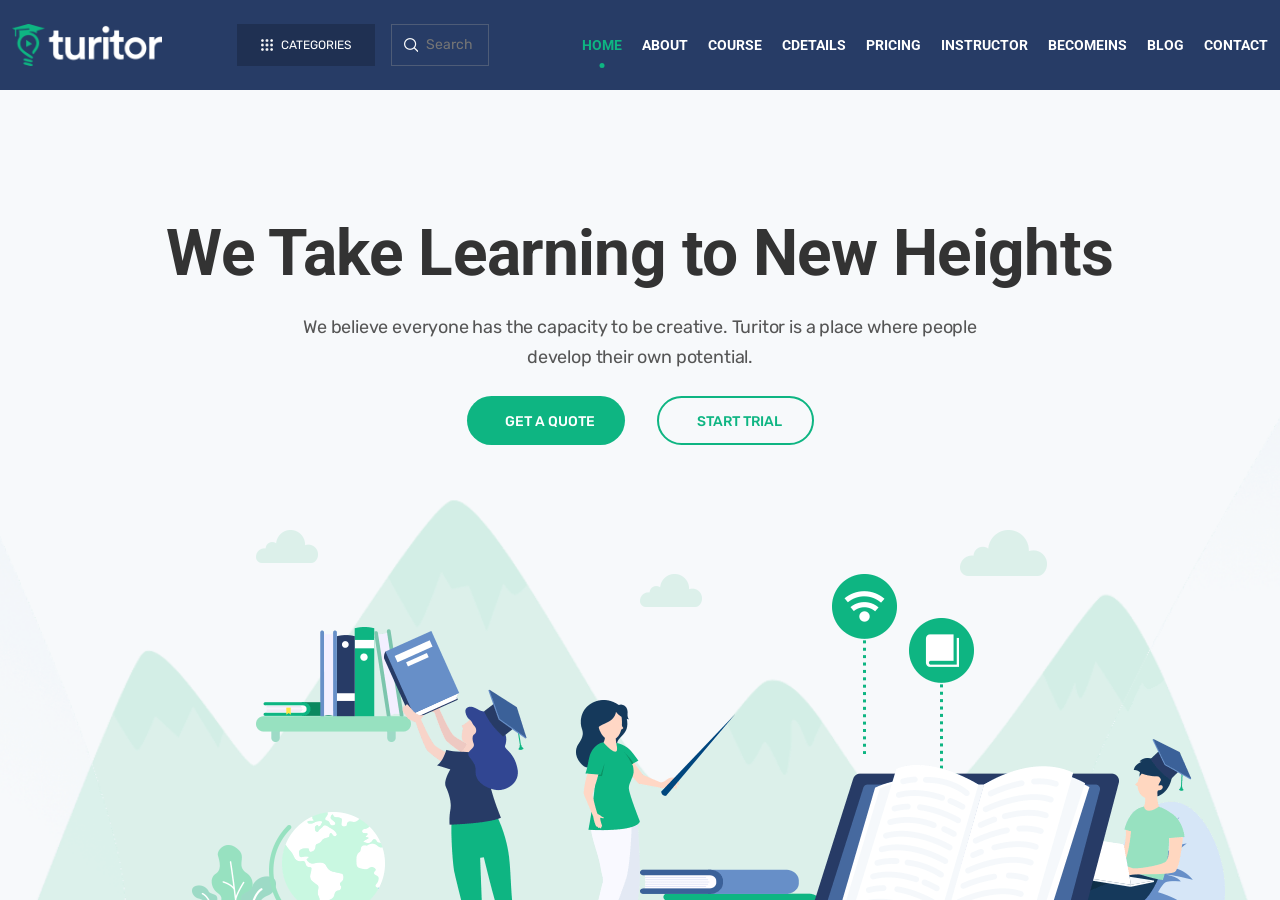
==== commit 254a3e13: "become and instructor page" ====
--- a/index.html
+++ b/index.html
@@ -57,14 +57,15 @@
             </div>
         </div>
         <!--//* Right side -->
-        <div class="right flex-grow-1 d-flex align-items-center justify-content-end justify-content-xxl-between gap-4">
+        <div class="right d-flex align-items-center justify-content-end justify-content-xxl-between gap-4">
             <nav class="d-none d-lg-flex">
                 <a class="active" href="#">Home</a>
                 <a href="./pages/about/index.html">About</a>
                 <a href="./pages/course/index.html">Course</a>
-                <a href="./pages/course/course-details/index.html">CourseDetails</a>
+                <a href="./pages/course/course-details/index.html">CDetails</a>
                 <a href="./pages/pricing/index.html">Pricing</a>
                 <a href="./pages/instructor/index.html">Instructor</a>
+                <a href="./pages/instructor/become-instructor/index.html">BecomeIns</a>
                 <a href="./pages/blog/index.html">Blog</a>
                 <a href="./pages/contact/index.html">Contact</a>
             </nav>
@@ -89,6 +90,7 @@
                         <a href="./pages/course/course-details/index.html">CourseDetails</a>
                         <a href="./pages/pricing/index.html">Pricing</a>
                         <a href="./pages/instructor/index.html">Instructor</a>
+                        <a href="./pages/instructor/become-instructor/index.html">BecomeInstructor</a>
                         <a href="./pages/blog/index.html">Blog</a>
                         <a href="./pages/contact/index.html">Contact</a>
                     </div>
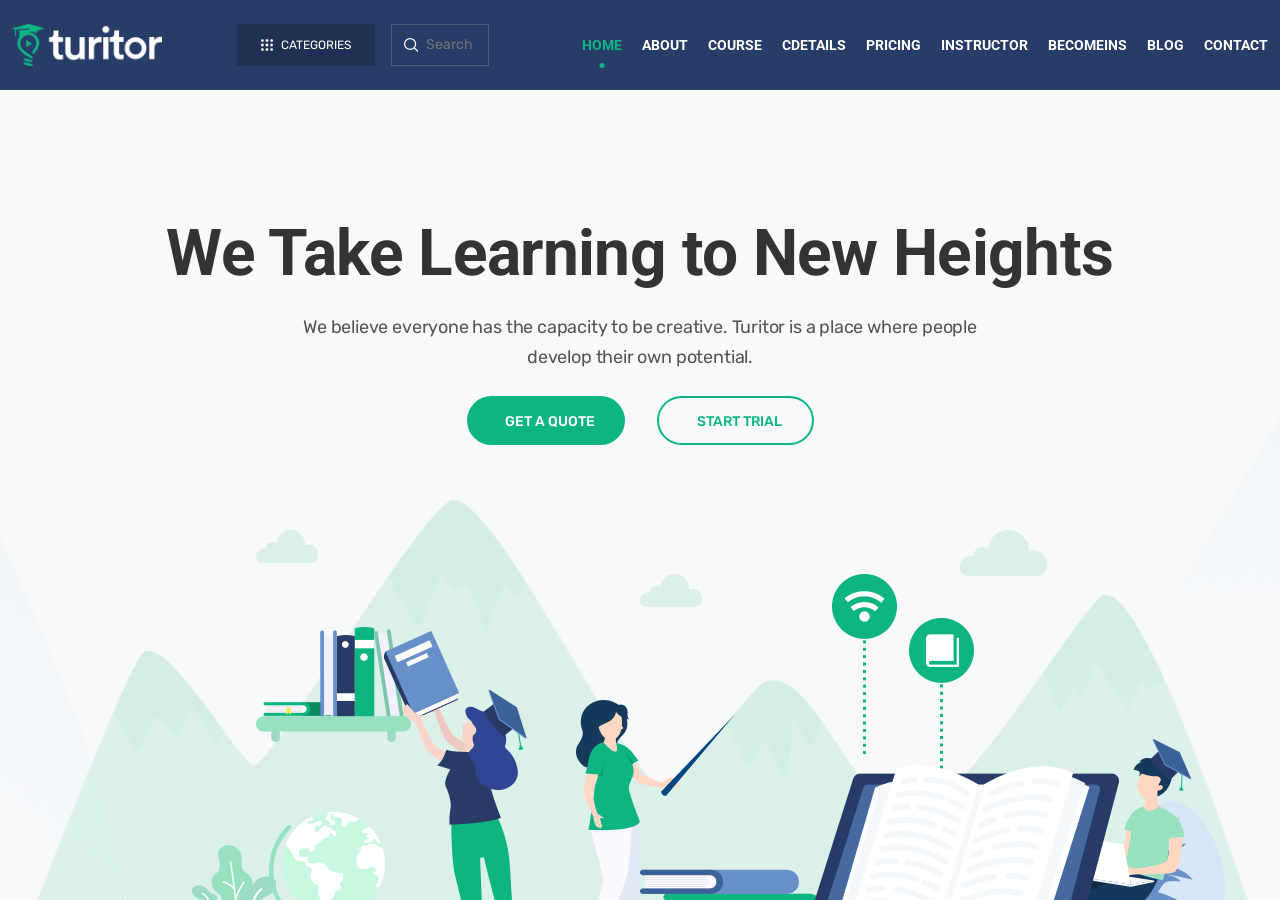
==== commit 1c74c29e: "contact page" ====
--- a/index.html
+++ b/index.html
@@ -28,7 +28,7 @@
 
 <body>
     <!--TODO>> Header -->
-    <header class="container-fluid d-flex align-items-center">
+    <header class="container-fluid d-flex align-items-center animate__animated animate__fadeIn">
         <!--//* Left side -->
         <div class="left d-flex align-items-center justify-content-between">
             <!--//! Logo -->
@@ -104,13 +104,15 @@
         <section id="hero-sec">
             <div class="container">
                 <div class="content d-flex flex-column align-items-center gap-4 text-center">
-                    <h1 class="head-text">We Take Learning to New Heights</h1>
-                    <p>
+                    <h1 class="head-text animate__animated animate__lightSpeedInRight animate__slow">We Take Learning to
+                        New Heights</h1>
+                    <p class="animate__animated animate__fadeInRight animate__slow">
                         We believe everyone has the capacity to be creative. Turitor is a place where people develop
                         their
                         own potential.
                     </p>
-                    <div class="buttons-group d-flex flex-column flex-md-row ">
+                    <div
+                        class="buttons-group d-flex flex-column flex-md-row animate__animated animate__fadeInUp animate__delay-1s">
                         <!--! Button trigger modal -->
                         <button type="button" class="btn" data-bs-toggle="modal" data-bs-target="#exampleModal">
                             <i class="fa-solid fa-plus"></i> Get a quote
--- a/layout/css/index.css
+++ b/layout/css/index.css
@@ -27,6 +27,24 @@
   scroll-behavior: smooth;
   font-family: "Rubik", sans-serif;
   color: var(--secondary);
+}
+
+::selection {
+  background-color: var(--primary);
+  color: white;
+}
+
+::-webkit-scrollbar {
+  width: 8px;
+}
+
+::-webkit-scrollbar-thumb {
+  background-color: var(--bg);
+  border: 1px solid white;
+}
+
+::-webkit-scrollbar-track {
+  background-color: white;
 }
 
 h1,
@@ -39,6 +57,10 @@
   color: var(--primary);
   margin: 0;
   padding: 0;
+
+  a {
+    font-family: "Roboto", sans-serif;
+  }
 }
 
 p,
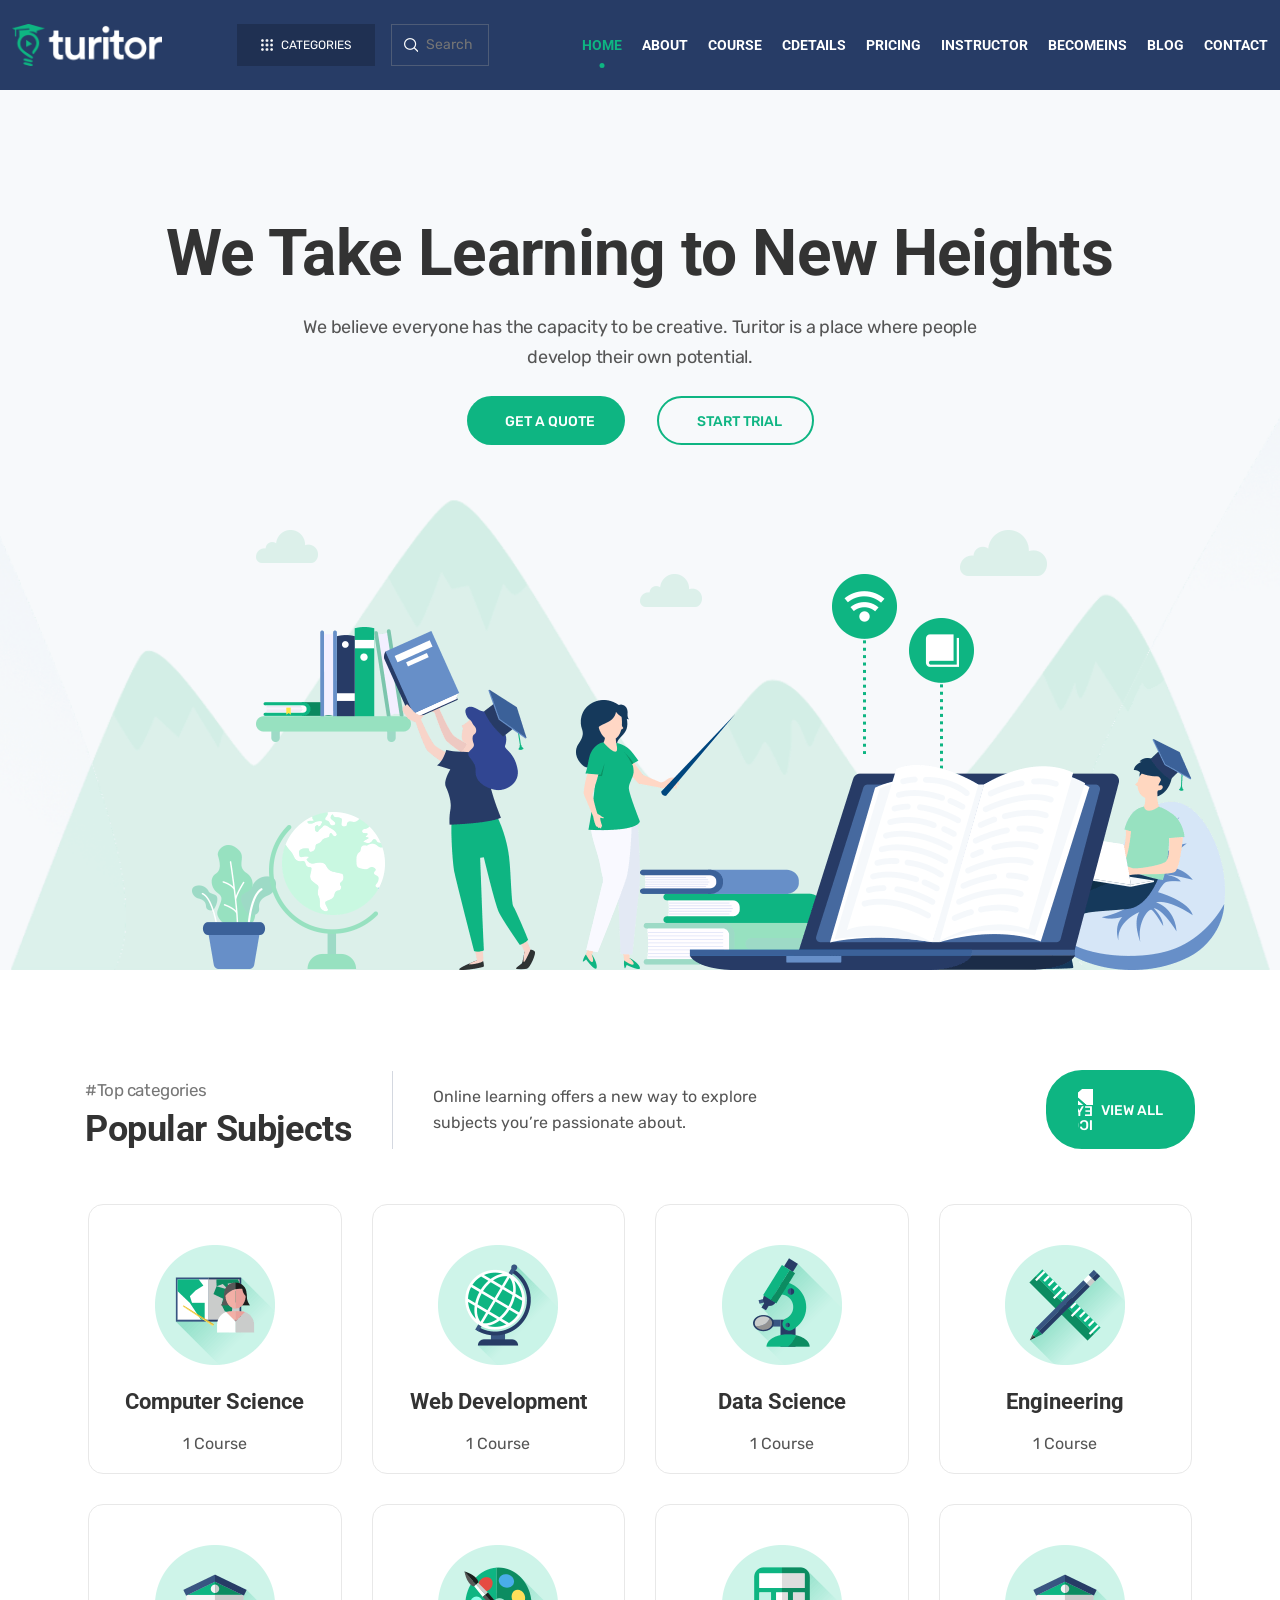
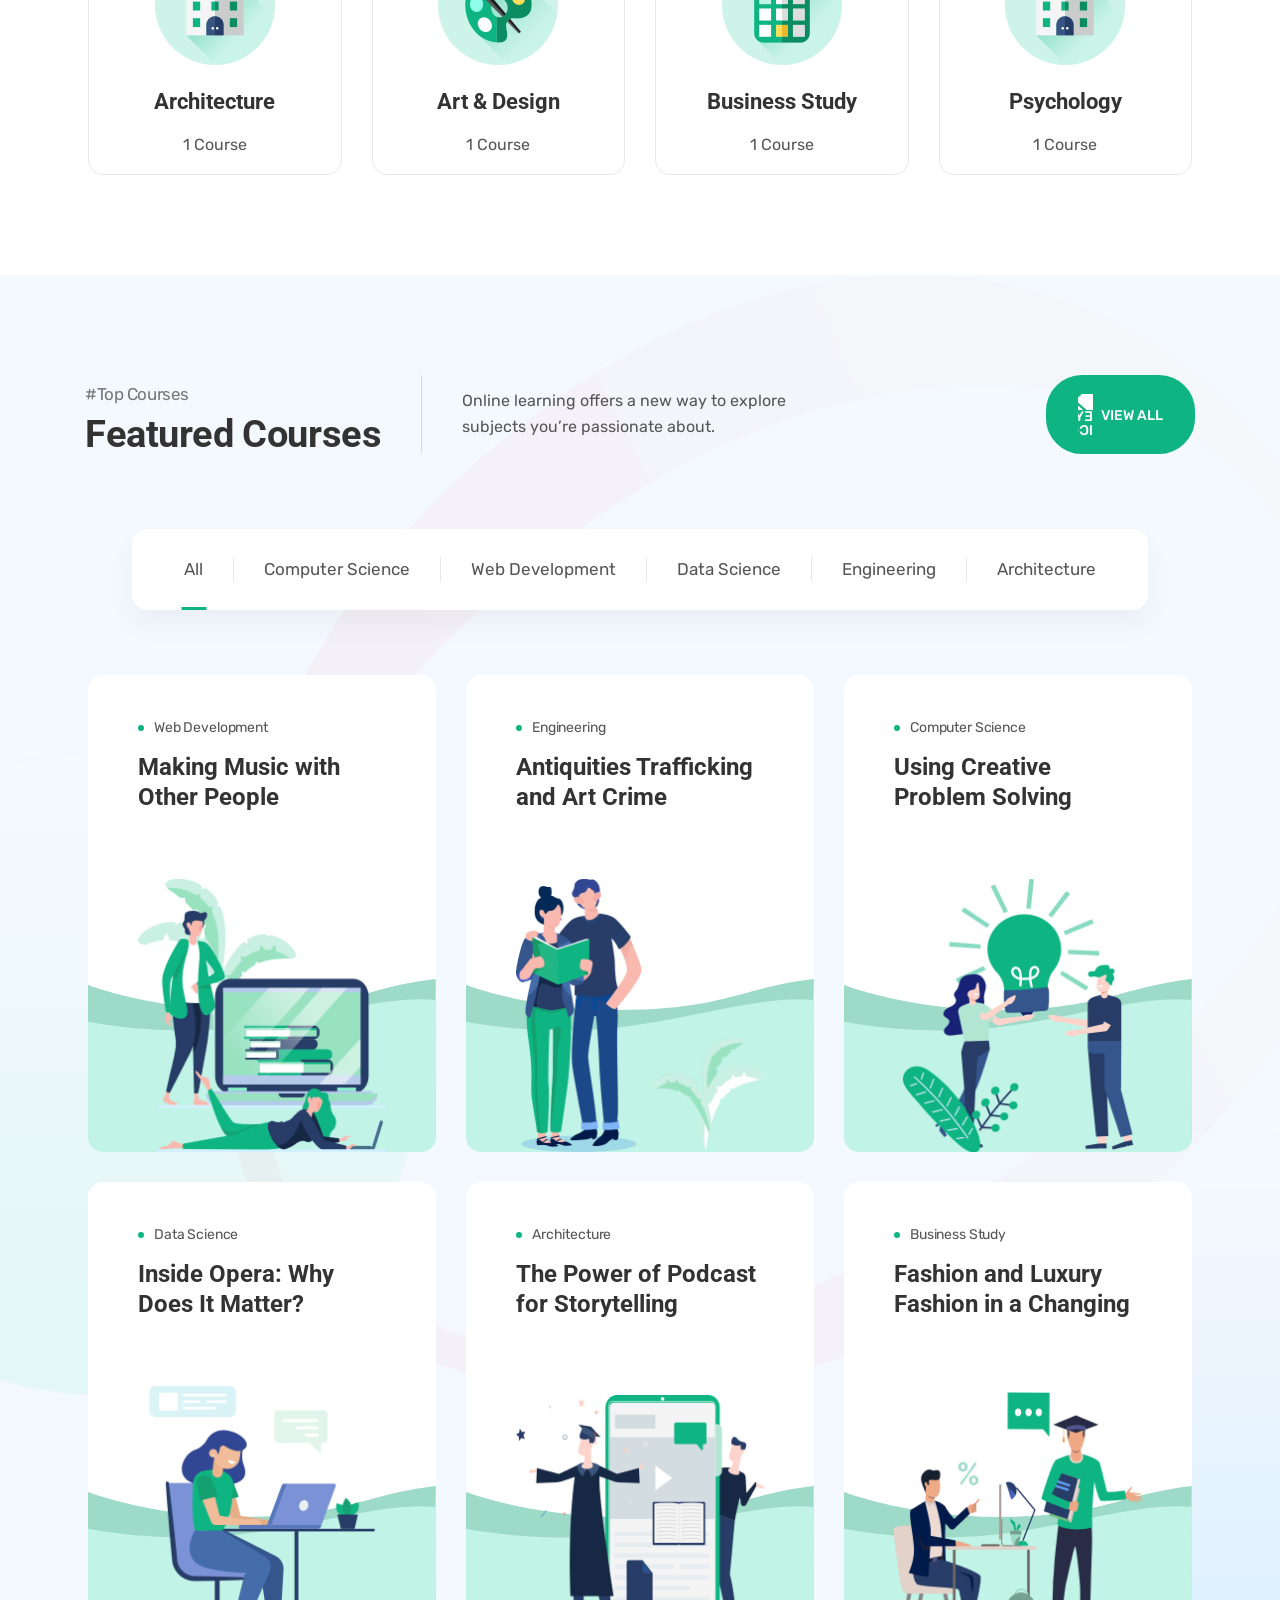
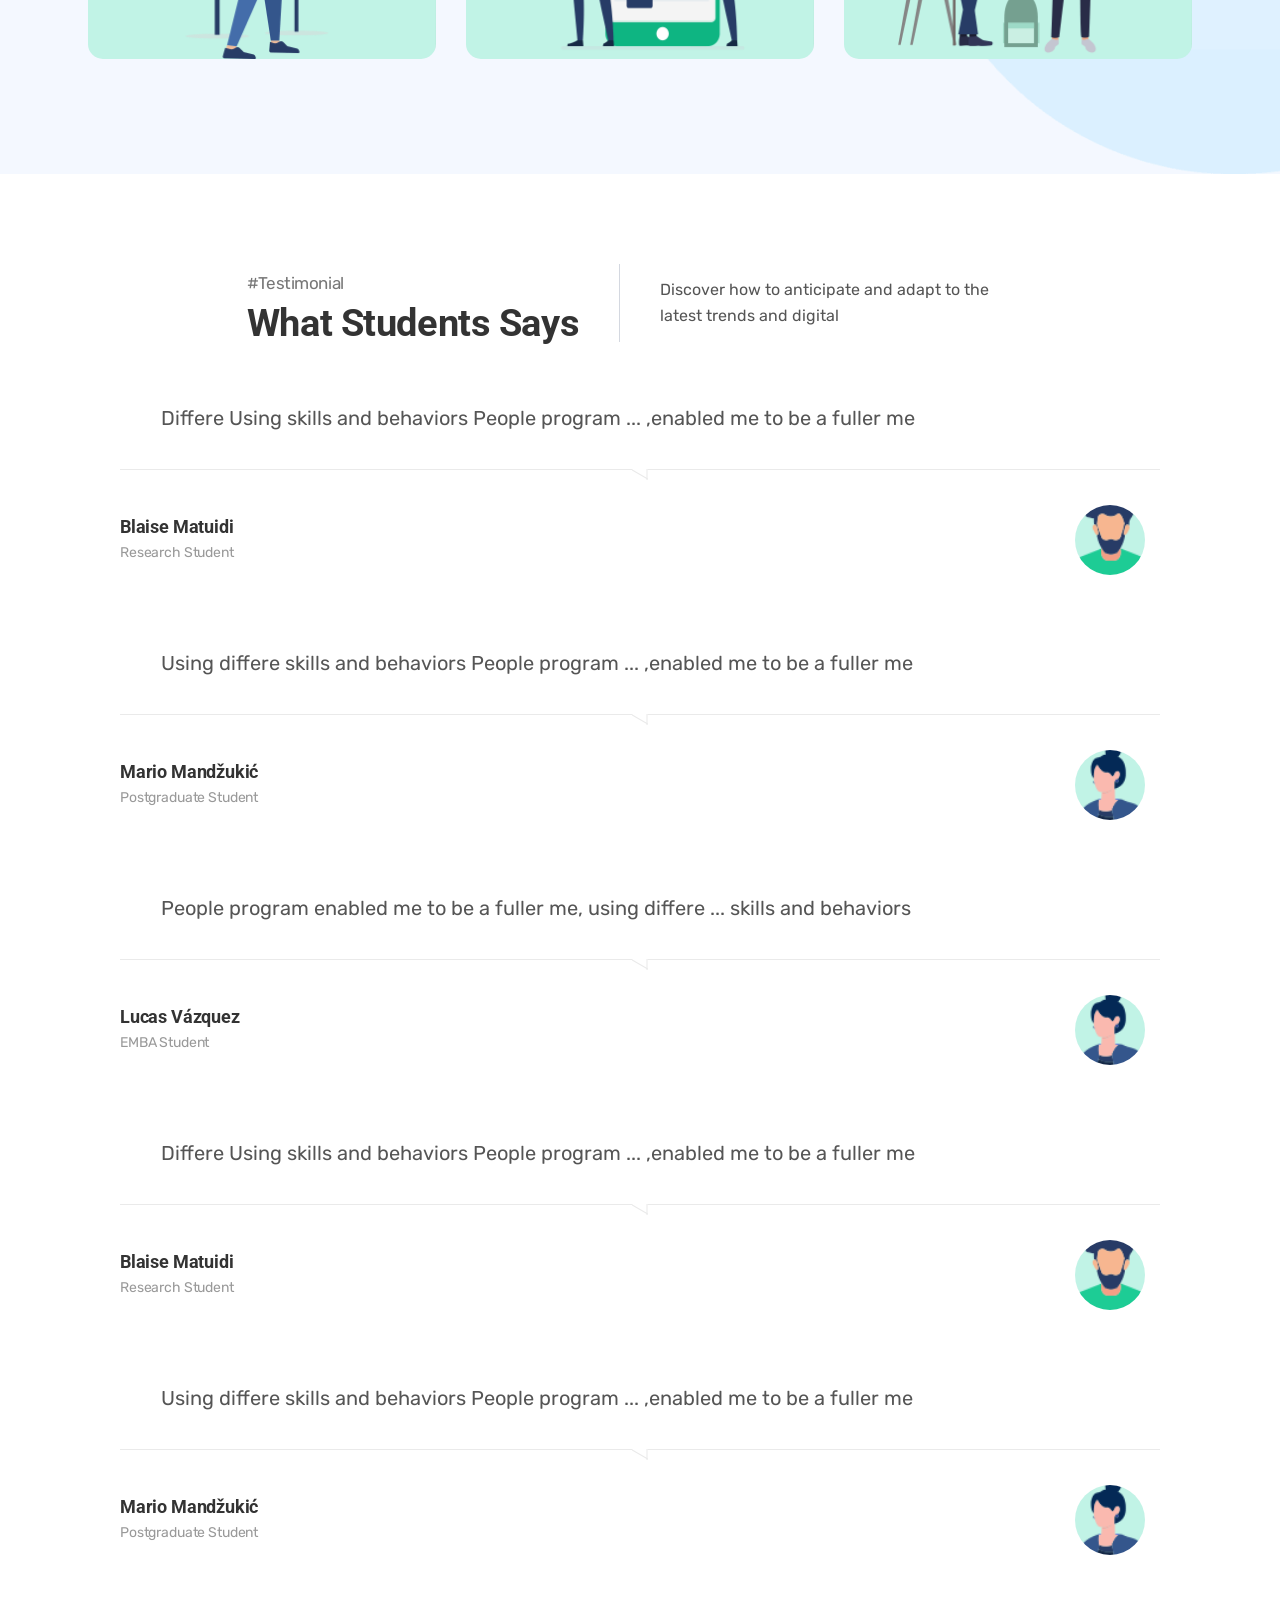
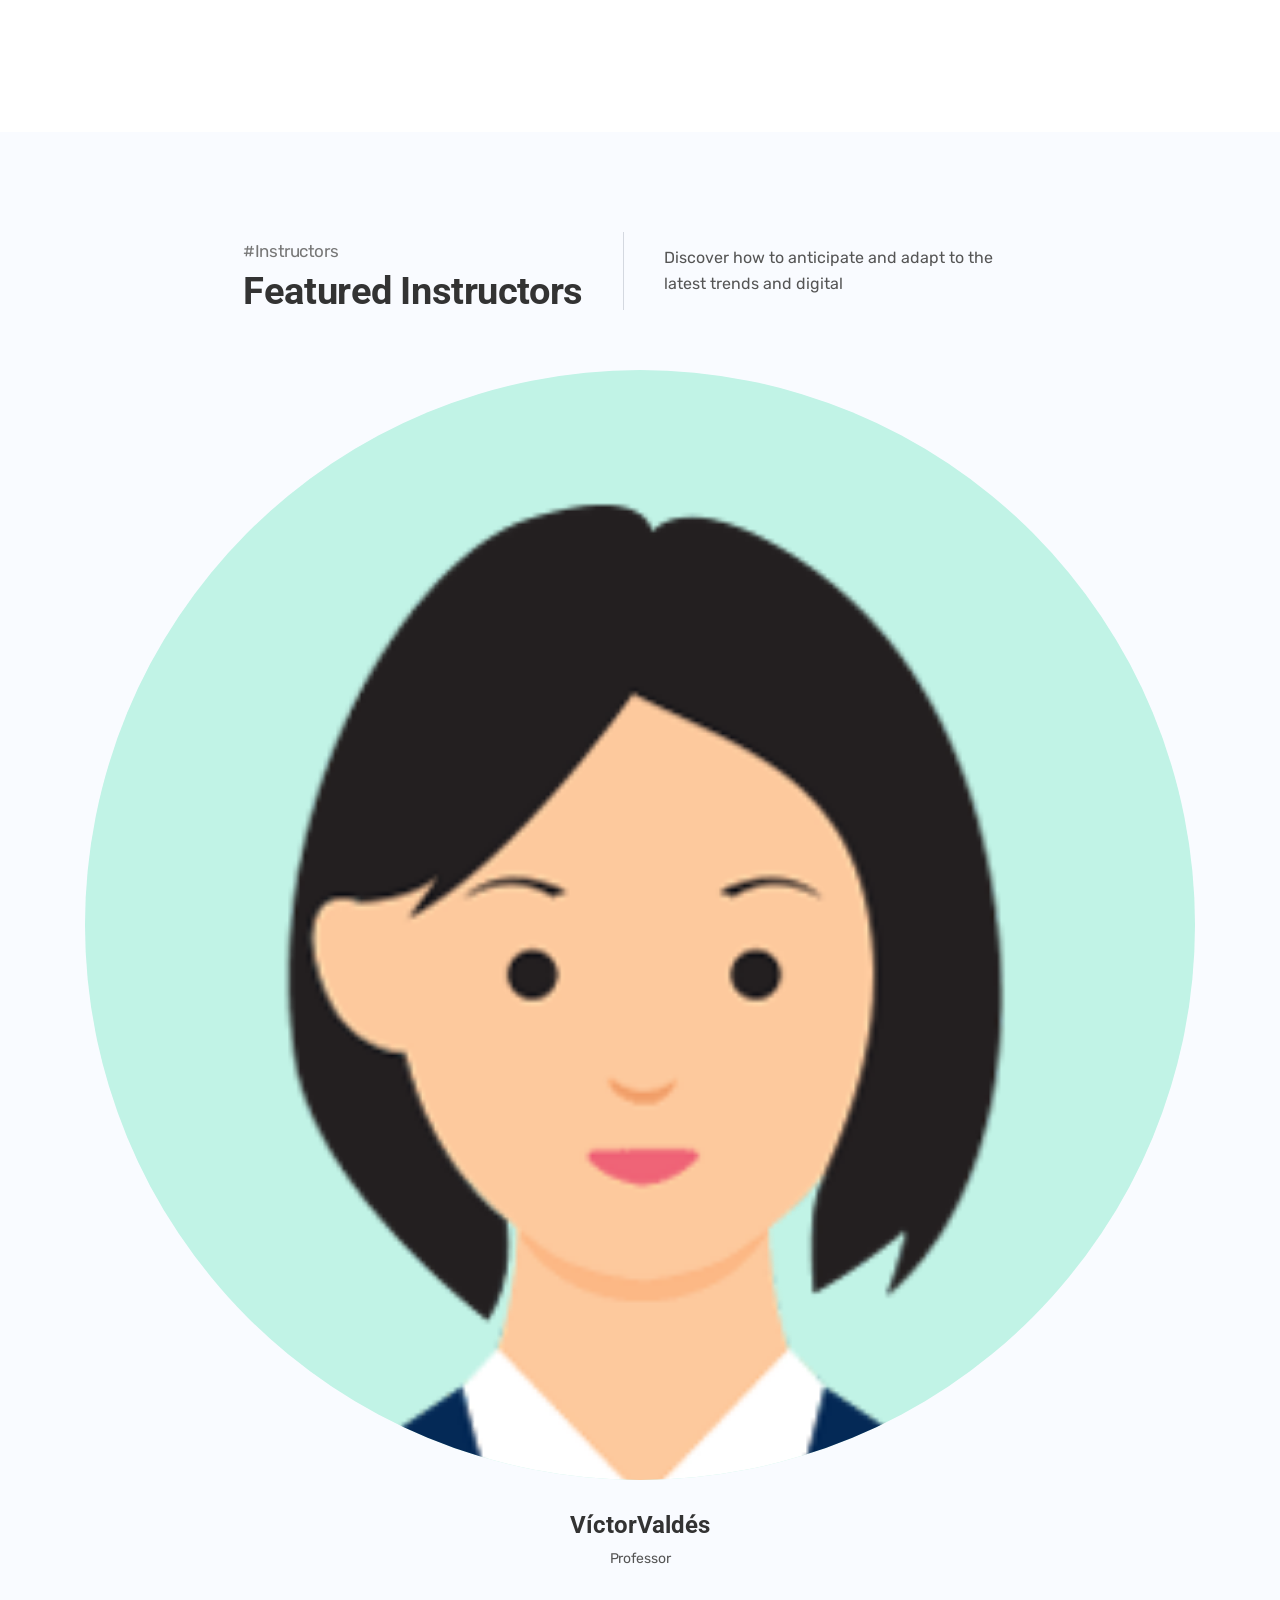
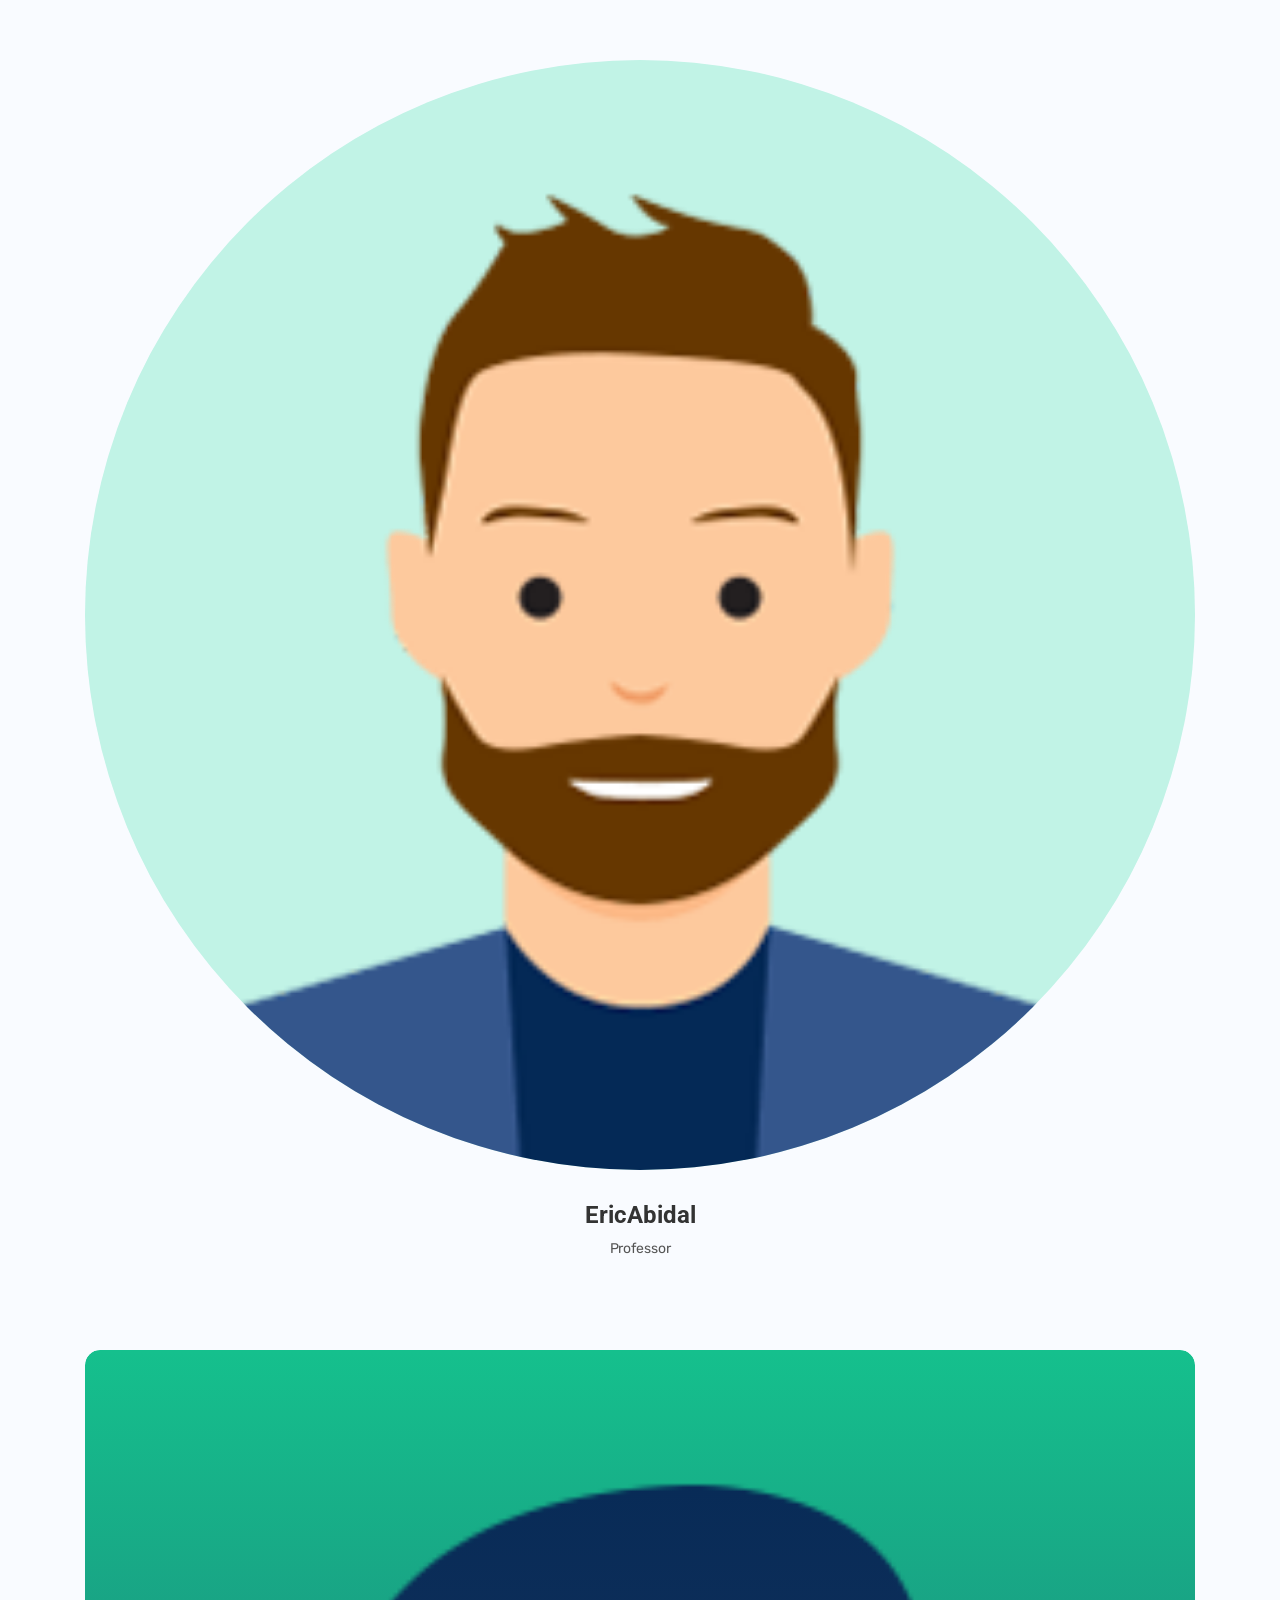
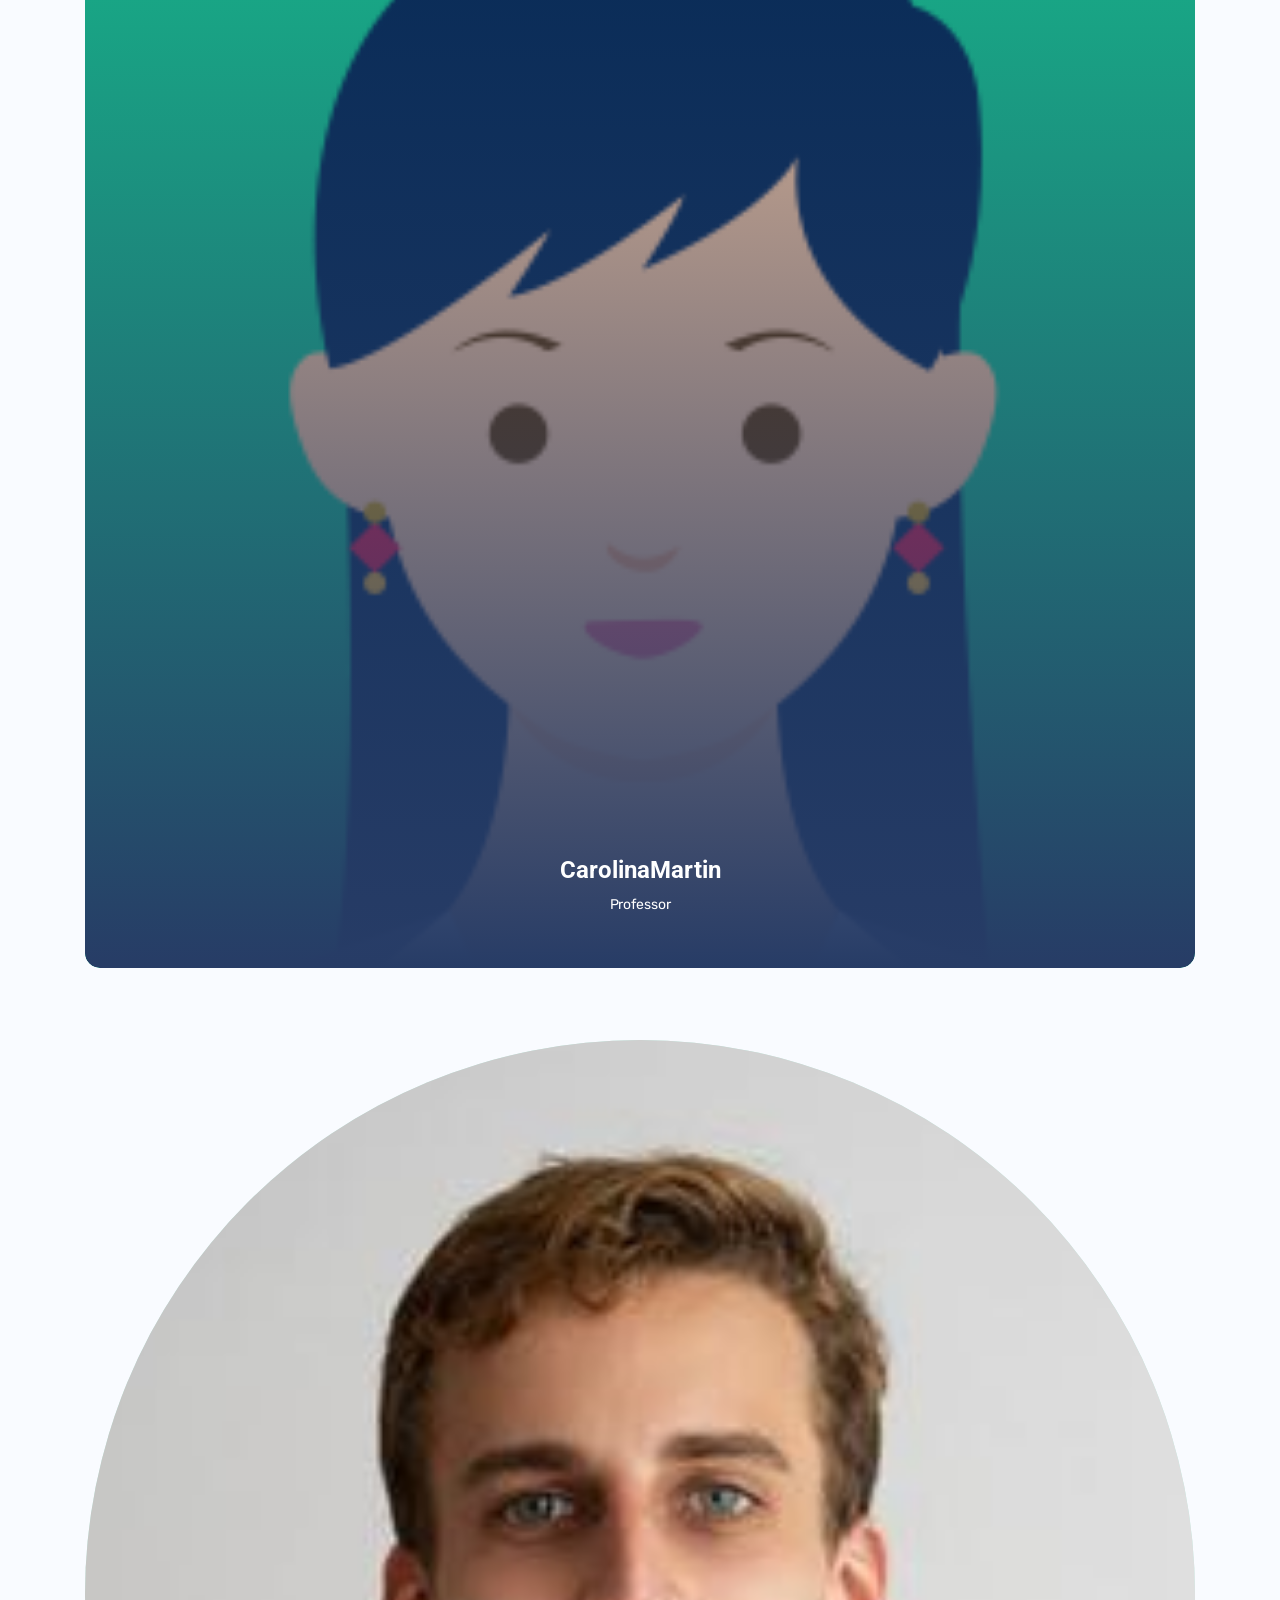
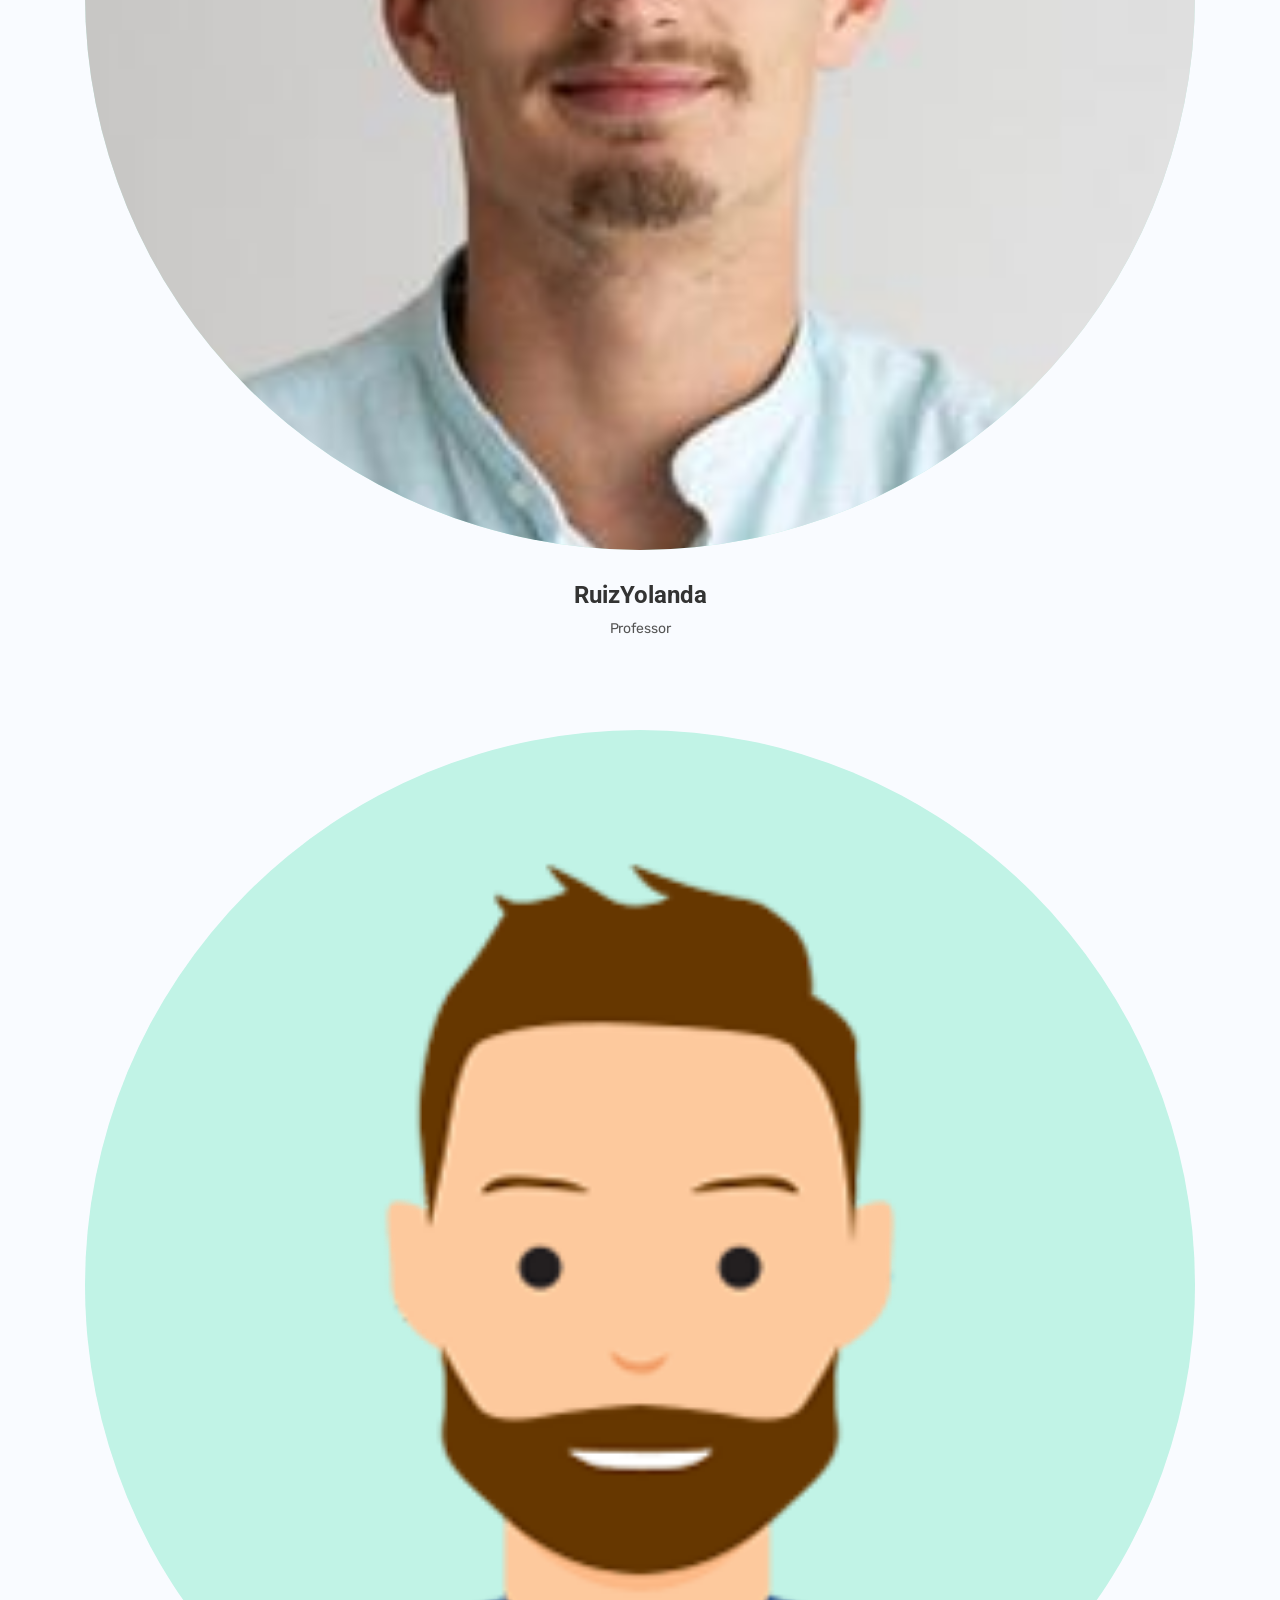
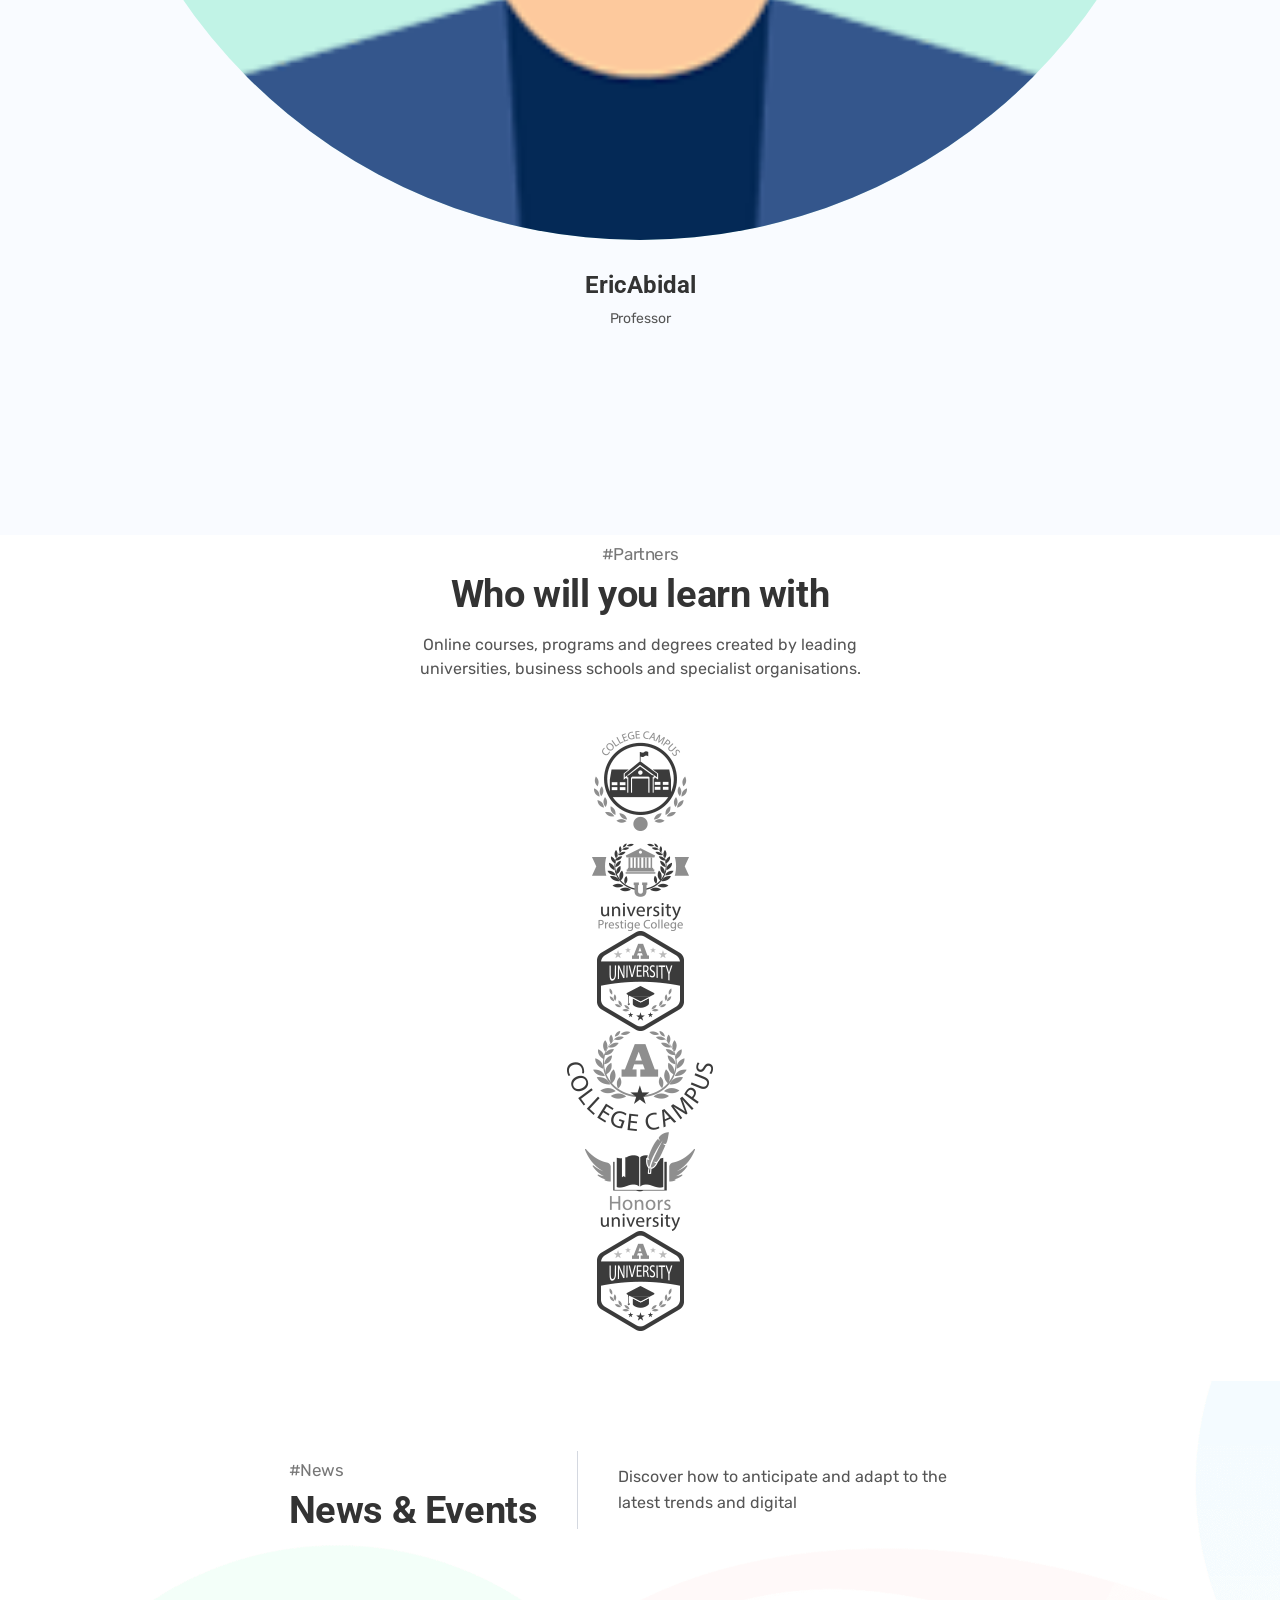
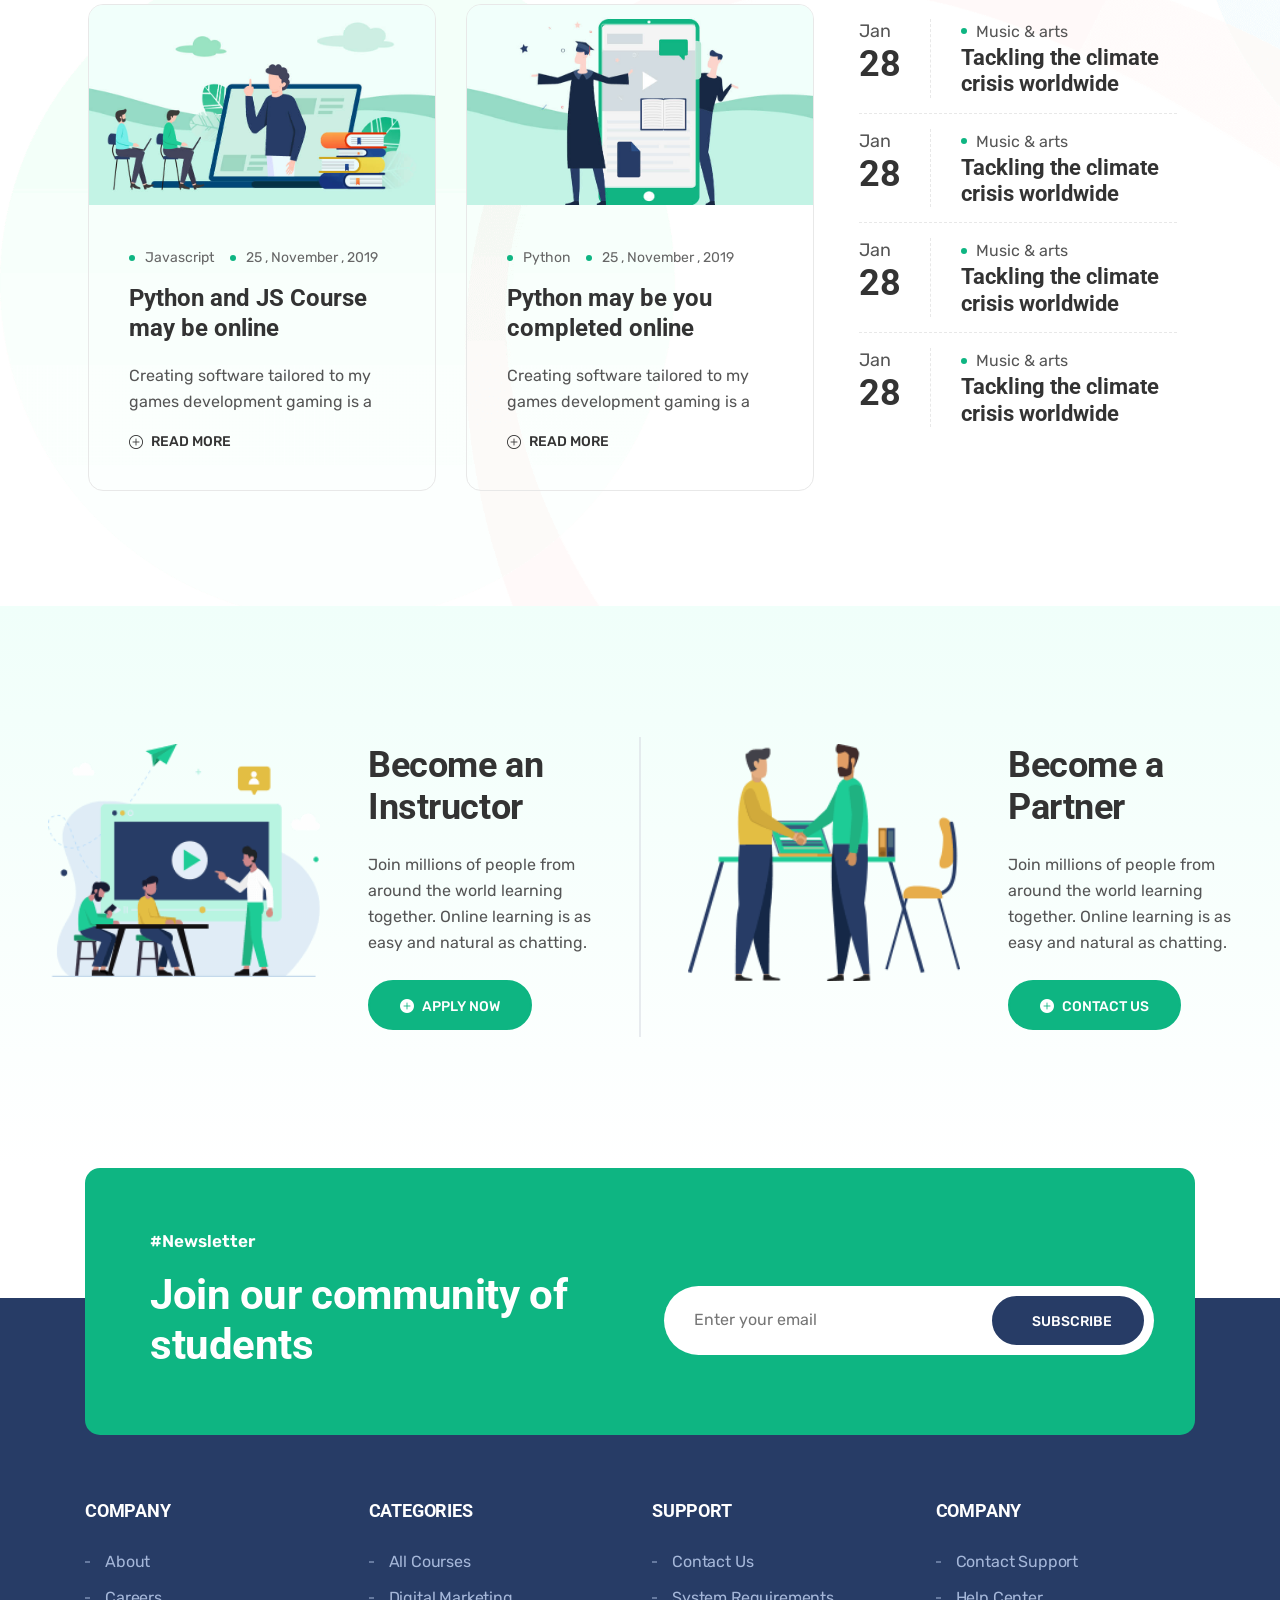
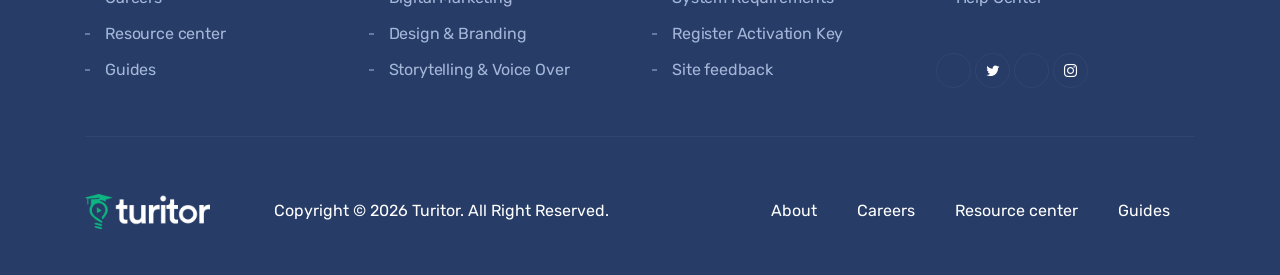
==== commit 0a9f6822: "hero-sec&home&about animation" ====
--- a/index.html
+++ b/index.html
@@ -104,17 +104,18 @@
         <section id="hero-sec">
             <div class="container">
                 <div class="content d-flex flex-column align-items-center gap-4 text-center">
-                    <h1 class="head-text animate__animated animate__lightSpeedInRight animate__slow">We Take Learning to
+                    <h1 class="head-text animate__animated animate__zoomInRight animate__fast">We Take Learning to
                         New Heights</h1>
-                    <p class="animate__animated animate__fadeInRight animate__slow">
+                    <p class="animate__animated animate__fadeInRight animate__fast">
                         We believe everyone has the capacity to be creative. Turitor is a place where people develop
                         their
                         own potential.
                     </p>
-                    <div
-                        class="buttons-group d-flex flex-column flex-md-row animate__animated animate__fadeInUp animate__delay-1s">
+                    <div class="buttons-group d-flex flex-column flex-md-row">
                         <!--! Button trigger modal -->
-                        <button type="button" class="btn" data-bs-toggle="modal" data-bs-target="#exampleModal">
+                        <button type="button"
+                            class="btn animate__animated animate__fadeInLeft animate__delay-1s animate__faster"
+                            data-bs-toggle="modal" data-bs-target="#exampleModal">
                             <i class="fa-solid fa-plus"></i> Get a quote
                         </button>
                         <!--! Modal -->
@@ -135,7 +136,8 @@
                             </div>
                         </div>
                         <!--! Simple Button -->
-                        <button class="btn"><i class="fa-solid fa-user-plus"></i> Start trial</button>
+                        <button class="btn animate__animated animate__fadeInRight animate__delay-1s animate__faster"><i
+                                class="fa-solid fa-user-plus"></i> Start trial</button>
 
                     </div>
                 </div>
@@ -170,7 +172,7 @@
         <!--TODO>> 2-Popular Section -->
         <section id="popular">
             <div class="container">
-                <div class="head-title-wrapper">
+                <div class="head-title-wrapper wow animate__animated animate__jackInTheBox">
                     <div class="head-title">
                         <h2 class="sub">
                             <span>#Top categories</span>
@@ -189,7 +191,8 @@
 
                 <div class="row">
                     <div class="col-12 col-md-6 col-lg-3">
-                        <div class="box d-flex flex-column align-items-center gap-4">
+                        <div
+                            class="box d-flex flex-column align-items-center gap-4 wow animate__animated animate__zoomIn">
                             <img src="./images/popular/subject_icon1.png" alt="icon">
                             <div class="text d-flex flex-column align-items-center gap-3 text-center">
                                 <a href="./pages/course/index.html">
@@ -200,7 +203,8 @@
                         </div>
                     </div>
                     <div class="col-12 col-md-6 col-lg-3">
-                        <div class="box d-flex flex-column align-items-center gap-4">
+                        <div
+                            class="box d-flex flex-column align-items-center gap-4 wow animate__animated animate__zoomIn">
                             <img src="./images/popular/subject_icon2.png" alt="icon">
                             <div class="text d-flex flex-column align-items-center gap-3 text-center">
                                 <a href="./pages/course/index.html">
@@ -211,7 +215,8 @@
                         </div>
                     </div>
                     <div class="col-12 col-md-6 col-lg-3">
-                        <div class="box d-flex flex-column align-items-center gap-4">
+                        <div
+                            class="box d-flex flex-column align-items-center gap-4 wow animate__animated animate__zoomIn">
                             <img src="./images/popular/subject_icon3.png" alt="icon">
                             <div class="text d-flex flex-column align-items-center gap-3 text-center">
                                 <a href="./pages/course/index.html">
@@ -222,7 +227,8 @@
                         </div>
                     </div>
                     <div class="col-12 col-md-6 col-lg-3">
-                        <div class="box d-flex flex-column align-items-center gap-4">
+                        <div
+                            class="box d-flex flex-column align-items-center gap-4 wow animate__animated animate__zoomIn">
                             <img src="./images/popular/subject_icon4.png" alt="icon">
                             <div class="text d-flex flex-column align-items-center gap-3 text-center">
                                 <a href="./pages/course/index.html">
@@ -233,7 +239,8 @@
                         </div>
                     </div>
                     <div class="col-12 col-md-6 col-lg-3">
-                        <div class="box d-flex flex-column align-items-center gap-4">
+                        <div
+                            class="box d-flex flex-column align-items-center gap-4 wow animate__animated animate__zoomIn">
                             <img src="./images/popular/subject_icon5.png" alt="icon">
                             <div class="text d-flex flex-column align-items-center gap-3 text-center">
                                 <a href="./pages/course/index.html">
@@ -244,7 +251,8 @@
                         </div>
                     </div>
                     <div class="col-12 col-md-6 col-lg-3">
-                        <div class="box d-flex flex-column align-items-center gap-4">
+                        <div
+                            class="box d-flex flex-column align-items-center gap-4 wow animate__animated animate__zoomIn">
                             <img src="./images/popular/subject_icon6.png" alt="icon">
                             <div class="text d-flex flex-column align-items-center gap-3 text-center">
                                 <a href="./pages/course/index.html">
@@ -255,7 +263,8 @@
                         </div>
                     </div>
                     <div class="col-12 col-md-6 col-lg-3">
-                        <div class="box d-flex flex-column align-items-center gap-4">
+                        <div
+                            class="box d-flex flex-column align-items-center gap-4 wow animate__animated animate__zoomIn">
                             <img src="./images/popular/subject_icon7.png" alt="icon">
                             <div class="text d-flex flex-column align-items-center gap-3 text-center">
                                 <a href="./pages/course/index.html">
@@ -266,7 +275,8 @@
                         </div>
                     </div>
                     <div class="col-12 col-md-6 col-lg-3">
-                        <div class="box d-flex flex-column align-items-center gap-4">
+                        <div
+                            class="box d-flex flex-column align-items-center gap-4 wow animate__animated animate__zoomIn">
                             <img src="./images/popular/subject_icon5.png" alt="icon">
                             <div class="text d-flex flex-column align-items-center gap-3 text-center">
                                 <a href="./pages/course/index.html">
@@ -284,7 +294,7 @@
         <section id="courses">
             <div class="container">
                 <!--! Text -->
-                <div class="head-title-wrapper">
+                <div class="head-title-wrapper wow animate__animated animate__jackInTheBox">
                     <div class="head-title">
                         <h2>
                             <span>#Top Courses</span>
@@ -301,8 +311,9 @@
                     </button>
                 </div>
                 <!--! Tabs -->
-                <div class="tab-course-category">
-                    <ul class="list-unstyled d-flex flex-wrap align-items-center justify-content-center">
+                <div class="tab-course-category overflow-hidden">
+                    <ul
+                        class="list-unstyled d-flex flex-wrap align-items-center justify-content-center wow animate__animated animate__fadeInDown">
                         <li class="active"><a href="#">All</a></li>
                         <div class="divider"></div>
                         <li><a href="#">Computer Science</a></li>
@@ -319,7 +330,8 @@
                 <!--! Cards -->
                 <div class="row">
                     <div class="col-12 col-md-6 col-lg-4">
-                        <div class="box d-flex flex-column justify-content-between">
+                        <div
+                            class="box d-flex flex-column justify-content-between wow animate__animated animate__fadeInLeft">
                             <div class="text d-flex flex-column">
                                 <a class="px-3" href="./pages/course/index.html">Web Development</a>
                                 <a href="./pages/course/course-details/index.html">
@@ -363,7 +375,8 @@
                         </div>
                     </div>
                     <div class="col-12 col-md-6 col-lg-4">
-                        <div class="box d-flex flex-column justify-content-between">
+                        <div
+                            class="box d-flex flex-column justify-content-between wow animate__animated animate__fadeInRight">
                             <div class="text d-flex flex-column">
                                 <a class="px-3" href="./pages/course/index.html">Engineering</a>
                                 <a href="./pages/course/course-details/index.html">
@@ -407,7 +420,8 @@
                         </div>
                     </div>
                     <div class="col-12 col-md-6 col-lg-4">
-                        <div class="box d-flex flex-column justify-content-between">
+                        <div
+                            class="box d-flex flex-column justify-content-between wow animate__animated animate__fadeInLeft">
                             <div class="text d-flex flex-column">
                                 <a class="px-3" href="./pages/course/index.html">Computer Science</a>
                                 <a href="./pages/course/course-details/index.html">
@@ -451,7 +465,8 @@
                         </div>
                     </div>
                     <div class="col-12 col-md-6 col-lg-4">
-                        <div class="box d-flex flex-column justify-content-between">
+                        <div
+                            class="box d-flex flex-column justify-content-between wow animate__animated animate__fadeInRight">
                             <div class="text d-flex flex-column">
                                 <a class="px-3" href="./pages/course/index.html">Data Science</a>
                                 <a href="./pages/course/course-details/index.html">
@@ -495,7 +510,8 @@
                         </div>
                     </div>
                     <div class="col-12 col-md-6 col-lg-4">
-                        <div class="box d-flex flex-column justify-content-between">
+                        <div
+                            class="box d-flex flex-column justify-content-between wow animate__animated animate__fadeInLeft">
                             <div class="text d-flex flex-column">
                                 <a class="px-3" href="./pages/course/index.html">Architecture</a>
                                 <a href="./pages/course/course-details/index.html">
@@ -539,7 +555,8 @@
                         </div>
                     </div>
                     <div class="col-12 col-md-6 col-lg-4">
-                        <div class="box d-flex flex-column justify-content-between">
+                        <div
+                            class="box d-flex flex-column justify-content-between wow animate__animated animate__fadeInRight">
                             <div class="text d-flex flex-column">
                                 <a class="px-3" href="./pages/course/index.html">Business Study</a>
                                 <a href="./pages/course/course-details/index.html">
@@ -589,7 +606,7 @@
         <!--TODO>> 4-Testimonial Section -->
         <section id="testimonial">
             <div class="container">
-                <div class="head-title">
+                <div class="head-title wow animate__animated animate__jackInTheBox">
                     <h2>
                         <span>#Testimonial</span>
                         What Students Says
@@ -601,7 +618,7 @@
                 </div>
 
                 <!-- Swiper -->
-                <div class="swiper testimonial-swiper">
+                <div class="swiper testimonial-swiper wow animate__animated animate__fadeIn">
                     <div class="swiper-wrapper">
                         <!--! Slide 1 -->
                         <div class="swiper-slide d-flex flex-column">
@@ -714,7 +731,7 @@
         <!--TODO>> 5-Instructors Section -->
         <section id="instructors">
             <div class="container">
-                <div class="head-title">
+                <div class="head-title wow animate__animated animate__jackInTheBox">
                     <h2>
                         <span>#Instructors</span>
                         Featured Instructors
@@ -726,7 +743,7 @@
                 </div>
 
                 <!-- Swiper -->
-                <div class="swiper instructors-swiper">
+                <div class="swiper instructors-swiper wow animate__animated animate__fadeIn">
                     <div class="swiper-wrapper">
                         <!--! Slide 1 -->
                         <div class="swiper-slide position-relative d-flex flex-column align-items-center gap-4">
@@ -910,7 +927,7 @@
         <!--TODO>> 6-Partners -->
         <section id="partners">
             <div class="container">
-                <div class="head-title centered-title">
+                <div class="head-title centered-title wow animate__animated animate__jackInTheBox">
                     <h2>
                         <span>#Partners</span>
                         Who will you learn with
@@ -920,7 +937,7 @@
                 </div>
 
                 <!-- Swiper -->
-                <div class="swiper partners-swiper">
+                <div class="swiper partners-swiper wow animate__animated animate__fadeIn">
                     <div class="swiper-wrapper">
                         <!--! Slide 1 -->
                         <div class="swiper-slide d-flex justify-content-center">
@@ -964,9 +981,9 @@
         </section>
 
         <!--TODO>> 7-News -->
-        <section id="news">
+        <section id="news" class="overflow-visible">
             <div class="container">
-                <div class="head-title">
+                <div class="head-title wow animate__animated animate__jackInTheBox">
                     <h2>
                         <span>#News</span>
                         News & Events
@@ -977,7 +994,7 @@
                 <div class="news-blogs-details">
                     <div class="row">
                         <div class="col-12 col-lg-6 col-xl-4">
-                            <div class="blog">
+                            <div class="blog wow animate__animated animate__fadeInUp">
                                 <div class="blog-img-wrap">
                                     <a href="./pages/blog/blog-details/index.html">
                                         <img src="./images/news/blog1.jpg" alt="blog-img">
@@ -1000,7 +1017,7 @@
                             </div>
                         </div>
                         <div class="col-12 col-lg-6 col-xl-4">
-                            <div class="blog">
+                            <div class="blog wow animate__animated animate__fadeInUp">
                                 <div class="blog-img-wrap">
                                     <a href="./pages/blog/blog-details/index.html">
                                         <img src="./images/news/blog2.jpg" alt="blog-img">
@@ -1024,7 +1041,7 @@
                         </div>
                         <div class="col-12 col-xl-4">
                             <aside>
-                                <div class="box d-flex">
+                                <div class="box d-flex  wow animate__animated animate__zoomIn">
                                     <div class="date">
                                         <p>Jan</p>
                                         <h4>28</h4>
@@ -1040,7 +1057,7 @@
                                     </div>
                                 </div>
                                 <div class="divider"></div>
-                                <div class="box d-flex">
+                                <div class="box d-flex  wow animate__animated animate__zoomIn">
                                     <div class="date">
                                         <p>Jan</p>
                                         <h4>28</h4>
@@ -1056,7 +1073,7 @@
                                     </div>
                                 </div>
                                 <div class="divider"></div>
-                                <div class="box d-flex">
+                                <div class="box d-flex  wow animate__animated animate__zoomIn">
                                     <div class="date">
                                         <p>Jan</p>
                                         <h4>28</h4>
@@ -1072,7 +1089,7 @@
                                     </div>
                                 </div>
                                 <div class="divider"></div>
-                                <div class="box d-flex">
+                                <div class="box d-flex  wow animate__animated animate__zoomIn">
                                     <div class="date">
                                         <p>Jan</p>
                                         <h4>28</h4>
@@ -1100,10 +1117,10 @@
                 <div class="row">
                     <div class="col-12 col-lg-6">
                         <div class="box d-flex flex-column flex-md-row align-items-center align-items-md-start gap-5">
-                            <img class="col-12 col-lg-6" src="./images/become/instructor_image.png"
-                                alt="instructor-img">
+                            <img class="col-12 col-lg-6 wow animate__animated animate__fadeIn"
+                                src="./images/become/instructor_image.png" alt="instructor-img">
                             <div
-                                class="content col-12 flex-shrink-1 col-lg-auto d-flex flex-column align-items-start gap-4">
+                                class="content col-12 flex-shrink-1 col-lg-auto d-flex flex-column align-items-start gap-4 wow animate__animated animate__flipInX">
                                 <h2>Become an Instructor</h2>
                                 <p class="des">
                                     Join millions of people from around the world
@@ -1119,9 +1136,10 @@
                     </div>
                     <div class="col-12 col-lg-6">
                         <div class="box d-flex flex-column flex-md-row align-items-center align-items-md-start gap-5">
-                            <img class="col-12 col-lg-6" src="./images/become/partner_image.png" alt="instructor-img">
+                            <img class="col-12 col-lg-6 wow animate__animated animate__fadeIn"
+                                src="./images/become/partner_image.png" alt="instructor-img">
                             <div
-                                class="content col-12 flex-shrink-1 col-lg-auto d-flex flex-column align-items-start gap-4">
+                                class="content col-12 flex-shrink-1 col-lg-auto d-flex flex-column align-items-start gap-4 wow animate__animated animate__flipInX">
                                 <h2>Become a Partner</h2>
                                 <p class="des">
                                     Join millions of people from around the world
@@ -1140,8 +1158,8 @@
         </section>
 
         <!--TODO>> 9-Join -->
-        <section id="join">
-            <div class="container">
+        <section id="join" class="z-3 overflow-visible">
+            <div class="container wow animate__animated animate__fadeInDown">
                 <div
                     class="content d-flex flex-column align-items-center align-items-lg-start text-center text-lg-start">
                     <p>#Newsletter</p>
@@ -1162,7 +1180,7 @@
         </section>
 
         <!--TODO>> Footer -->
-        <footer>
+        <footer class="wow animate__animated animate__fadeInDown z-2">
             <div class="container d-flex flex-column gap-4 gap-md-5">
                 <div class="row g-4">
                     <div class="box col-12 col-md-6 col-lg-3">
@@ -1244,8 +1262,10 @@
         integrity="sha512-Eak/29OTpb36LLo2r47IpVzPBLXnAMPAVypbSZiZ4Qkf8p/7S/XRG5xp7OKWPPYfJT6metI+IORkR5G8F900+g=="
         crossorigin="anonymous" referrerpolicy="no-referrer">
         </script>
+
     <script>
         new WOW().init();
+
     </script>
 
     <!--? Swiper JS cdn -->
--- a/layout/css/index.css
+++ b/layout/css/index.css
@@ -18,6 +18,8 @@
   --shadow: 0 30px 30px 5px #7979791a;
 
   --font-lato: "Lato", sans-serif;
+
+  --animate-duration: 2s;
 }
 
 * {
@@ -74,7 +76,7 @@
 
 body {
   background-color: white;
-  overflow: hidden;
+  overflow-x: hidden;
 }
 
 section {
@@ -87,8 +89,6 @@
 }
 
 .main {
-  height: calc(100dvh - 90px);
-  overflow: auto;
 }
 
 .container {
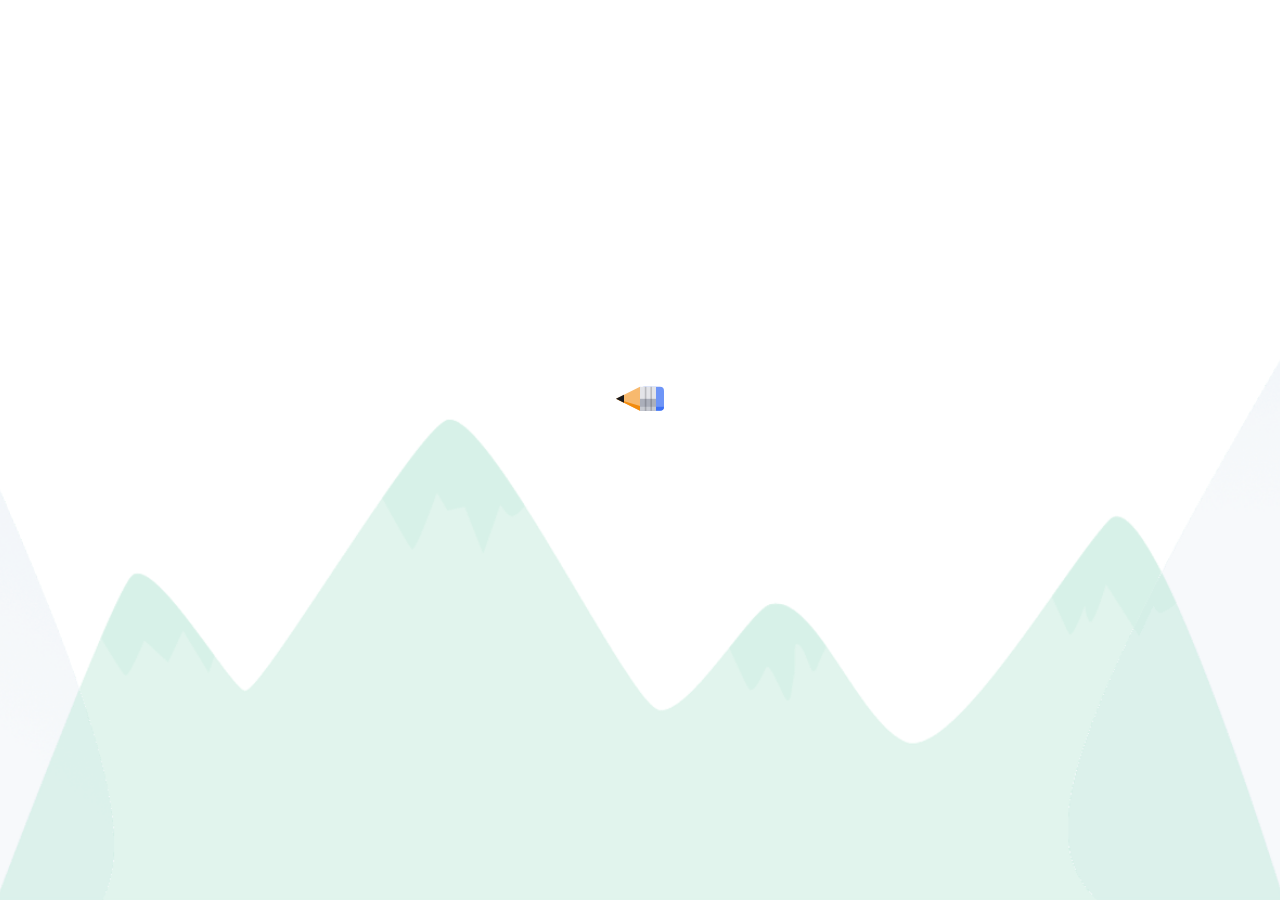
==== commit f5db9227: "Loader page" ====
--- a/index.html
+++ b/index.html
@@ -4,1368 +4,258 @@
 <head>
     <meta charset="UTF-8">
     <meta name="viewport" content="width=device-width, initial-scale=1.0">
-    <title>Turitor</title>
-    <link rel="shortcut icon" href="./icon.png" type="image/png">
-
-    <!--? Bootstrap cdn -->
-    <link href="https://cdn.jsdelivr.net/npm/bootstrap@5.3.8/dist/css/bootstrap.min.css" rel="stylesheet"
-        integrity="sha384-sRIl4kxILFvY47J16cr9ZwB07vP4J8+LH7qKQnuqkuIAvNWLzeN8tE5YBujZqJLB" crossorigin="anonymous">
-    <script src="https://cdn.jsdelivr.net/npm/bootstrap@5.3.8/dist/js/bootstrap.bundle.min.js"
-        integrity="sha384-FKyoEForCGlyvwx9Hj09JcYn3nv7wiPVlz7YYwJrWVcXK/BmnVDxM+D2scQbITxI"
-        crossorigin="anonymous"></script>
-    <!--? Animate.css cdn -->
-    <link rel="stylesheet" href="https://cdnjs.cloudflare.com/ajax/libs/animate.css/4.1.1/animate.min.css" />
-    <!--? Font-awesome cdn -->
-    <link rel="stylesheet" href="https://cdnjs.cloudflare.com/ajax/libs/font-awesome/7.0.1/css/all.min.css"
-        integrity="sha512-2SwdPD6INVrV/lHTZbO2nodKhrnDdJK9/kg2XD1r9uGqPo1cUbujc+IYdlYdEErWNu69gVcYgdxlmVmzTWnetw=="
-        crossorigin="anonymous" referrerpolicy="no-referrer" />
-    <!--? Swiper.js cdn -->
-    <link rel="stylesheet" href="https://cdn.jsdelivr.net/npm/swiper@12/swiper-bundle.min.css" />
-    <!--? Css files -->
-    <link rel="stylesheet" href="./layout/css/index.css">
-    <link rel="stylesheet" href="./css/homePage.css">
+    <meta http-equiv="refresh" content="3; url=./index.html">
+    <title>Loading...</title>
+
+    <style>
+        * {
+            margin: 0;
+            padding: 0;
+            box-sizing: border-box;
+        }
+
+        body {
+            height: 100dvh;
+            display: flex;
+            align-items: center;
+            justify-content: center;
+
+            background: url(./images/hero-sec/bg.png) center/cover;
+        }
+
+        /* From Uiverse.io by gustavofusco */
+        .pencil {
+            display: block;
+            width: 10em;
+            height: 10em;
+        }
+
+        .pencil__body1,
+        .pencil__body2,
+        .pencil__body3,
+        .pencil__eraser,
+        .pencil__eraser-skew,
+        .pencil__point,
+        .pencil__rotate,
+        .pencil__stroke {
+            animation-duration: 3s;
+            animation-timing-function: linear;
+            animation-iteration-count: infinite;
+        }
+
+        .pencil__body1,
+        .pencil__body2,
+        .pencil__body3 {
+            transform: rotate(-90deg);
+        }
+
+        .pencil__body1 {
+            animation-name: pencilBody1;
+        }
+
+        .pencil__body2 {
+            animation-name: pencilBody2;
+        }
+
+        .pencil__body3 {
+            animation-name: pencilBody3;
+        }
+
+        .pencil__eraser {
+            animation-name: pencilEraser;
+            transform: rotate(-90deg) translate(49px, 0);
+        }
+
+        .pencil__eraser-skew {
+            animation-name: pencilEraserSkew;
+            animation-timing-function: ease-in-out;
+        }
+
+        .pencil__point {
+            animation-name: pencilPoint;
+            transform: rotate(-90deg) translate(49px, -30px);
+        }
+
+        .pencil__rotate {
+            animation-name: pencilRotate;
+        }
+
+        .pencil__stroke {
+            animation-name: pencilStroke;
+            transform: translate(100px, 100px) rotate(-113deg);
+        }
+
+        /* Animations */
+        @keyframes pencilBody1 {
+
+            from,
+            to {
+                stroke-dashoffset: 351.86;
+                transform: rotate(-90deg);
+            }
+
+            50% {
+                stroke-dashoffset: 150.8;
+                /* 3/8 of diameter */
+                transform: rotate(-225deg);
+            }
+        }
+
+        @keyframes pencilBody2 {
+
+            from,
+            to {
+                stroke-dashoffset: 406.84;
+                transform: rotate(-90deg);
+            }
+
+            50% {
+                stroke-dashoffset: 174.36;
+                transform: rotate(-225deg);
+            }
+        }
+
+        @keyframes pencilBody3 {
+
+            from,
+            to {
+                stroke-dashoffset: 296.88;
+                transform: rotate(-90deg);
+            }
+
+            50% {
+                stroke-dashoffset: 127.23;
+                transform: rotate(-225deg);
+            }
+        }
+
+        @keyframes pencilEraser {
+
+            from,
+            to {
+                transform: rotate(-45deg) translate(49px, 0);
+            }
+
+            50% {
+                transform: rotate(0deg) translate(49px, 0);
+            }
+        }
+
+        @keyframes pencilEraserSkew {
+
+            from,
+            32.5%,
+            67.5%,
+            to {
+                transform: skewX(0);
+            }
+
+            35%,
+            65% {
+                transform: skewX(-4deg);
+            }
+
+            37.5%,
+            62.5% {
+                transform: skewX(8deg);
+            }
+
+            40%,
+            45%,
+            50%,
+            55%,
+            60% {
+                transform: skewX(-15deg);
+            }
+
+            42.5%,
+            47.5%,
+            52.5%,
+            57.5% {
+                transform: skewX(15deg);
+            }
+        }
+
+        @keyframes pencilPoint {
+
+            from,
+            to {
+                transform: rotate(-90deg) translate(49px, -30px);
+            }
+
+            50% {
+                transform: rotate(-225deg) translate(49px, -30px);
+            }
+        }
+
+        @keyframes pencilRotate {
+            from {
+                transform: translate(100px, 100px) rotate(0);
+            }
+
+            to {
+                transform: translate(100px, 100px) rotate(720deg);
+            }
+        }
+
+        @keyframes pencilStroke {
+            from {
+                stroke-dashoffset: 439.82;
+                transform: translate(100px, 100px) rotate(-113deg);
+            }
+
+            50% {
+                stroke-dashoffset: 164.93;
+                transform: translate(100px, 100px) rotate(-113deg);
+            }
+
+            75%,
+            to {
+                stroke-dashoffset: 439.82;
+                transform: translate(100px, 100px) rotate(112deg);
+            }
+        }
+    </style>
 </head>
 
 <body>
-    <!--TODO>> Header -->
-    <header class="container-fluid d-flex align-items-center animate__animated animate__fadeIn">
-        <!--//* Left side -->
-        <div class="left d-flex align-items-center justify-content-between">
-            <!--//! Logo -->
-            <img src="./layout/images/logo.png">
-            <!--//! Inputs -->
-            <div class="inputs d-none d-lg-flex gap-3">
-                <!--! Dropdown Category btn -->
-                <button class="dropdown-btn d-flex align-items-center gap-2 px-3 px-xl-4 py-3 py-xl-2">
-                    <img src="./layout/images/header/dots.png">
-                    <span class="d-none d-xl-flex">Categories</span>
-                    <div class="dropdown-items bg-white rounded-2 shadow text-start">
-                        <a>Art & Design</a>
-                        <a>Architecture</a>
-                        <a>Business Study</a>
-                        <a>Computer Science</a>
-                        <a>Web Development</a>
-                        <a>Data Science</a>
-                        <a>Engineering</a>
-                    </div>
-                </button>
-                <!--! Search Input -->
-                <div class="search-input d-flex align-items-center gap-2">
-                    <img src="./layout/images/header/search-icon.png" alt="search-icon">
-                    <input type="text" placeholder="Search">
-                </div>
-            </div>
-        </div>
-        <!--//* Right side -->
-        <div class="right d-flex align-items-center justify-content-end justify-content-xxl-between gap-4">
-            <nav class="d-none d-lg-flex">
-                <a class="active" href="#">Home</a>
-                <a href="./pages/about/index.html">About</a>
-                <a href="./pages/course/index.html">Course</a>
-                <a href="./pages/course/course-details/index.html">CDetails</a>
-                <a href="./pages/pricing/index.html">Pricing</a>
-                <a href="./pages/instructor/index.html">Instructor</a>
-                <a href="./pages/instructor/become-instructor/index.html">BecomeIns</a>
-                <a href="./pages/blog/index.html">Blog</a>
-                <a href="./pages/contact/index.html">Contact</a>
-            </nav>
-
-            <div class="icons d-none d-xxl-flex align-items-center gap-3">
-                <div class="user-icon-wrapper d-flex align-items-center justify-content-center">
-                    <i class="fa-solid fa-user"></i>
-                </div>
-                <div class="cart-icon-wrapper d-flex align-items-center justify-content-center">
-                    <i class="fa-solid fa-cart-shopping"></i>
-                </div>
-                <img src="./layout/images/header/menu-icon.png">
-            </div>
-            <!--! Menu Icon small screen-->
-            <div class="dropdown-menu-icon rounded d-block d-lg-none">
-                <img src="./layout/images/header/menu-icon.png">
-                <div class="dropdown-items">
-                    <div class="links-wrapper bg-white rounded-2 shadow text-start">
-                        <a class="active" href="#">Home</a>
-                        <a href="./pages/about/index.html">About</a>
-                        <a href="./pages/course/index.html">Course</a>
-                        <a href="./pages/course/course-details/index.html">CourseDetails</a>
-                        <a href="./pages/pricing/index.html">Pricing</a>
-                        <a href="./pages/instructor/index.html">Instructor</a>
-                        <a href="./pages/instructor/become-instructor/index.html">BecomeInstructor</a>
-                        <a href="./pages/blog/index.html">Blog</a>
-                        <a href="./pages/contact/index.html">Contact</a>
-                    </div>
-                </div>
-            </div>
-        </div>
-    </header>
-
-    <div class="main">
-        <!--TODO>> 1-Hero Section -->
-        <section id="hero-sec">
-            <div class="container">
-                <div class="content d-flex flex-column align-items-center gap-4 text-center">
-                    <h1 class="head-text animate__animated animate__zoomInRight animate__fast">We Take Learning to
-                        New Heights</h1>
-                    <p class="animate__animated animate__fadeInRight animate__fast">
-                        We believe everyone has the capacity to be creative. Turitor is a place where people develop
-                        their
-                        own potential.
-                    </p>
-                    <div class="buttons-group d-flex flex-column flex-md-row">
-                        <!--! Button trigger modal -->
-                        <button type="button"
-                            class="btn animate__animated animate__fadeInLeft animate__delay-1s animate__faster"
-                            data-bs-toggle="modal" data-bs-target="#exampleModal">
-                            <i class="fa-solid fa-plus"></i> Get a quote
-                        </button>
-                        <!--! Modal -->
-                        <div class="modal fade" id="exampleModal" tabindex="-1" aria-labelledby="exampleModalLabel"
-                            aria-hidden="true">
-                            <div class="modal-dialog modal-dialog-centered">
-                                <div class="modal-content">
-                                    <div class="modal-body p-5 text-start">
-                                        <h3>Sent Us a Message</h3>
-                                        <form class="mt-4 d-flex flex-column gap-4">
-                                            <input class="form-control" type="text" placeholder="Name">
-                                            <input class="form-control" type="email" placeholder="Email">
-                                            <input class="form-control" type="text" placeholder="Phone">
-                                            <button class="btn"><i class="fa-solid fa-paper-plane"></i>Send</button>
-                                        </form>
-                                    </div>
-                                </div>
-                            </div>
-                        </div>
-                        <!--! Simple Button -->
-                        <button class="btn animate__animated animate__fadeInRight animate__delay-1s animate__faster"><i
-                                class="fa-solid fa-user-plus"></i> Start trial</button>
-
-                    </div>
-                </div>
-            </div>
-
-            <div class="floating-images">
-                <!--! Cloud images -->
-                <img class="cloud-1" src="./images/hero-sec/cloud-l1.png" alt="cloud-img">
-                <img class="cloud-2" src="./images/hero-sec/cloud-l2.png" alt="cloud-img">
-                <img class="cloud-right-lg" src="./images/hero-sec/cloud-lg-right.png" alt="cloud-img">
-                <!--! Left Images -->
-                <img class="plant d-none d-md-block animate__animated animate__fadeIn" src="./images/hero-sec/l1.png"
-                    alt="floating image">
-                <img class="shelf animate__animated animate__fadeIn" src="./images/hero-sec/l2.png"
-                    alt="floating image">
-                <img class="earth" src="./images/hero-sec/l3.png" alt="floating image">
-                <img class="stand animate__animated animate__fadeIn" src="./images/hero-sec/l4.png"
-                    alt="floating image">
-                <img class="girl-1 d-none d-lg-flex" src="./images/hero-sec/l5.png" alt="floating image">
-                <!--! right Images -->
-                <img class="girl-2 d-none d-lg-flex" src="./images/hero-sec/r1.png" alt="floating image">
-                <img class="books animate__animated animate__fadeIn" src="./images/hero-sec/r2.png"
-                    alt="floating image">
-                <img class="wifi-ballon" src="./images/hero-sec/r3.png" alt="floating image">
-                <img class="book-ballon" src="./images/hero-sec/r4.png" alt="floating image">
-                <img class="boy d-none d-xl-block animate__animated animate__fadeIn" src="./images/hero-sec/r5.png"
-                    alt="floating image">
-
-            </div>
-        </section>
-
-        <!--TODO>> 2-Popular Section -->
-        <section id="popular">
-            <div class="container">
-                <div class="head-title-wrapper wow animate__animated animate__jackInTheBox">
-                    <div class="head-title">
-                        <h2 class="sub">
-                            <span>#Top categories</span>
-                            Popular Subjects
-                        </h2>
-                        <div class="divider"></div>
-                        <p class="des">
-                            Online learning offers a new way to explore subjects you’re passionate about.
-                        </p>
-                    </div>
-                    <button class="btn">
-                        <img src="https://img.icons8.com/?size=100&id=60022&format=png&color=0eb582" alt="eye-icon">
-                        view all
-                    </button>
-                </div>
-
-                <div class="row">
-                    <div class="col-12 col-md-6 col-lg-3">
-                        <div
-                            class="box d-flex flex-column align-items-center gap-4 wow animate__animated animate__zoomIn">
-                            <img src="./images/popular/subject_icon1.png" alt="icon">
-                            <div class="text d-flex flex-column align-items-center gap-3 text-center">
-                                <a href="./pages/course/index.html">
-                                    <h3 class="card-title sub">Computer Science</h3>
-                                </a>
-                                <p class="des">1 Course</p>
-                            </div>
-                        </div>
-                    </div>
-                    <div class="col-12 col-md-6 col-lg-3">
-                        <div
-                            class="box d-flex flex-column align-items-center gap-4 wow animate__animated animate__zoomIn">
-                            <img src="./images/popular/subject_icon2.png" alt="icon">
-                            <div class="text d-flex flex-column align-items-center gap-3 text-center">
-                                <a href="./pages/course/index.html">
-                                    <h3 class="card-title sub">Web Development</h3>
-                                </a>
-                                <p class="des">1 Course</p>
-                            </div>
-                        </div>
-                    </div>
-                    <div class="col-12 col-md-6 col-lg-3">
-                        <div
-                            class="box d-flex flex-column align-items-center gap-4 wow animate__animated animate__zoomIn">
-                            <img src="./images/popular/subject_icon3.png" alt="icon">
-                            <div class="text d-flex flex-column align-items-center gap-3 text-center">
-                                <a href="./pages/course/index.html">
-                                    <h3 class="card-title sub">Data Science</h3>
-                                </a>
-                                <p class="des">1 Course</p>
-                            </div>
-                        </div>
-                    </div>
-                    <div class="col-12 col-md-6 col-lg-3">
-                        <div
-                            class="box d-flex flex-column align-items-center gap-4 wow animate__animated animate__zoomIn">
-                            <img src="./images/popular/subject_icon4.png" alt="icon">
-                            <div class="text d-flex flex-column align-items-center gap-3 text-center">
-                                <a href="./pages/course/index.html">
-                                    <h3 class="card-title sub">Engineering</h3>
-                                </a>
-                                <p class="des">1 Course</p>
-                            </div>
-                        </div>
-                    </div>
-                    <div class="col-12 col-md-6 col-lg-3">
-                        <div
-                            class="box d-flex flex-column align-items-center gap-4 wow animate__animated animate__zoomIn">
-                            <img src="./images/popular/subject_icon5.png" alt="icon">
-                            <div class="text d-flex flex-column align-items-center gap-3 text-center">
-                                <a href="./pages/course/index.html">
-                                    <h3 class="card-title sub">Architecture</h3>
-                                </a>
-                                <p class="des">1 Course</p>
-                            </div>
-                        </div>
-                    </div>
-                    <div class="col-12 col-md-6 col-lg-3">
-                        <div
-                            class="box d-flex flex-column align-items-center gap-4 wow animate__animated animate__zoomIn">
-                            <img src="./images/popular/subject_icon6.png" alt="icon">
-                            <div class="text d-flex flex-column align-items-center gap-3 text-center">
-                                <a href="./pages/course/index.html">
-                                    <h3 class="card-title sub">Art & Design</h3>
-                                </a>
-                                <p class="des">1 Course</p>
-                            </div>
-                        </div>
-                    </div>
-                    <div class="col-12 col-md-6 col-lg-3">
-                        <div
-                            class="box d-flex flex-column align-items-center gap-4 wow animate__animated animate__zoomIn">
-                            <img src="./images/popular/subject_icon7.png" alt="icon">
-                            <div class="text d-flex flex-column align-items-center gap-3 text-center">
-                                <a href="./pages/course/index.html">
-                                    <h3 class="card-title sub">Business Study</h3>
-                                </a>
-                                <p class="des">1 Course</p>
-                            </div>
-                        </div>
-                    </div>
-                    <div class="col-12 col-md-6 col-lg-3">
-                        <div
-                            class="box d-flex flex-column align-items-center gap-4 wow animate__animated animate__zoomIn">
-                            <img src="./images/popular/subject_icon5.png" alt="icon">
-                            <div class="text d-flex flex-column align-items-center gap-3 text-center">
-                                <a href="./pages/course/index.html">
-                                    <h3 class="card-title sub">Psychology</h3>
-                                </a>
-                                <p class="des">1 Course</p>
-                            </div>
-                        </div>
-                    </div>
-                </div>
-            </div>
-        </section>
-
-        <!--TODO>> 3-Courses Section -->
-        <section id="courses">
-            <div class="container">
-                <!--! Text -->
-                <div class="head-title-wrapper wow animate__animated animate__jackInTheBox">
-                    <div class="head-title">
-                        <h2>
-                            <span>#Top Courses</span>
-                            Featured Courses
-                        </h2>
-                        <div class="divider"></div>
-                        <p class="des">
-                            Online learning offers a new way to explore subjects you’re passionate about.
-                        </p>
-                    </div>
-                    <button class="btn">
-                        <img src="https://img.icons8.com/?size=100&id=60022&format=png&color=0eb582" alt="eye-icon">
-                        View all
-                    </button>
-                </div>
-                <!--! Tabs -->
-                <div class="tab-course-category overflow-hidden">
-                    <ul
-                        class="list-unstyled d-flex flex-wrap align-items-center justify-content-center wow animate__animated animate__fadeInDown">
-                        <li class="active"><a href="#">All</a></li>
-                        <div class="divider"></div>
-                        <li><a href="#">Computer Science</a></li>
-                        <div class="divider"></div>
-                        <li><a href="#">Web Development</a></li>
-                        <div class="divider"></div>
-                        <li><a href="#">Data Science</a></li>
-                        <div class="divider"></div>
-                        <li><a href="#">Engineering</a></li>
-                        <div class="divider"></div>
-                        <li><a href="#">Architecture</a></li>
-                    </ul>
-                </div>
-                <!--! Cards -->
-                <div class="row">
-                    <div class="col-12 col-md-6 col-lg-4">
-                        <div
-                            class="box d-flex flex-column justify-content-between wow animate__animated animate__fadeInLeft">
-                            <div class="text d-flex flex-column">
-                                <a class="px-3" href="./pages/course/index.html">Web Development</a>
-                                <a href="./pages/course/course-details/index.html">
-                                    <h3 class="card-title">Making Music with Other People</h3>
-                                </a>
-                                <!--! Hover effect part -->
-                                <div class="course-data d-flex flex-column">
-                                    <div class="top d-flex align-items-center">
-                                        <div class="d-flex align-items-center gap-2">
-                                            <i class="fa-solid fa-file"></i>
-                                            <span>Lessons</span>
-                                        </div>
-                                        <div class="d-flex align-items-center gap-2">
-                                            <i class="fa-solid fa-user-group"></i>
-                                            <span>50</span>
-                                        </div>
-                                    </div>
-                                    <div class="bottom d-flex align-items-center">
-                                        <img src="./images/courses/logo.jpg" alt="logo-img">
-                                        <a href="./pages/instructor/index.html">turitor</a>
-                                    </div>
-                                </div>
-                            </div>
-                            <img src="./images/courses/course_image1.png" alt="course_image">
-                            <!--! Foot Hover effect part -->
-                            <div class="foot d-flex justify-content-between align-items-center gap-3">
-                                <div class="rate d-flex align-items-center gap-2">
-                                    <div class="stars d-flex">
-                                        <i class="fa-solid fa-star"></i>
-                                        <i class="fa-solid fa-star"></i>
-                                        <i class="fa-solid fa-star"></i>
-                                        <i class="fa-solid fa-star"></i>
-                                        <i class="fa-solid fa-star"></i>
-                                    </div>
-                                    <span>1 votes</span>
-                                </div>
-                                <div class="price rounded-circle d-flex align-items-center justify-content-center">
-                                    <span>$1.99</span>
-                                </div>
-                            </div>
-                        </div>
-                    </div>
-                    <div class="col-12 col-md-6 col-lg-4">
-                        <div
-                            class="box d-flex flex-column justify-content-between wow animate__animated animate__fadeInRight">
-                            <div class="text d-flex flex-column">
-                                <a class="px-3" href="./pages/course/index.html">Engineering</a>
-                                <a href="./pages/course/course-details/index.html">
-                                    <h3 class="card-title">Antiquities Trafficking and Art Crime</h3>
-                                </a>
-                                <!--! Hover effect part -->
-                                <div class="course-data d-flex flex-column">
-                                    <div class="top d-flex align-items-center">
-                                        <div class="d-flex align-items-center gap-2">
-                                            <i class="fa-solid fa-file"></i>
-                                            <span>Lessons</span>
-                                        </div>
-                                        <div class="d-flex align-items-center gap-2">
-                                            <i class="fa-solid fa-user-group"></i>
-                                            <span>51</span>
-                                        </div>
-                                    </div>
-                                    <div class="bottom d-flex align-items-center">
-                                        <img src="./images/courses/logo.jpg" alt="logo-img">
-                                        <a href="./pages/instructor/index.html">turitor</a>
-                                    </div>
-                                </div>
-                            </div>
-                            <img src="./images/courses/course_image2.png" alt="course_image">
-                            <!--! Foot Hover effect part -->
-                            <div class="foot d-flex justify-content-between align-items-center gap-3">
-                                <div class="rate d-flex align-items-center gap-2">
-                                    <div class="stars d-flex">
-                                        <i class="fa-solid fa-star"></i>
-                                        <i class="fa-solid fa-star"></i>
-                                        <i class="fa-solid fa-star"></i>
-                                        <i class="fa-solid fa-star"></i>
-                                        <i class="fa-solid fa-star"></i>
-                                    </div>
-                                    <span>1 votes</span>
-                                </div>
-                                <div class="price rounded-circle d-flex align-items-center justify-content-center">
-                                    <span>$20.00</span>
-                                </div>
-                            </div>
-                        </div>
-                    </div>
-                    <div class="col-12 col-md-6 col-lg-4">
-                        <div
-                            class="box d-flex flex-column justify-content-between wow animate__animated animate__fadeInLeft">
-                            <div class="text d-flex flex-column">
-                                <a class="px-3" href="./pages/course/index.html">Computer Science</a>
-                                <a href="./pages/course/course-details/index.html">
-                                    <h3 class="card-title">Using Creative Problem Solving</h3>
-                                </a>
-                                <!--! Hover effect part -->
-                                <div class="course-data d-flex flex-column">
-                                    <div class="top d-flex align-items-center">
-                                        <div class="d-flex align-items-center gap-2">
-                                            <i class="fa-solid fa-file"></i>
-                                            <span>Lessons</span>
-                                        </div>
-                                        <div class="d-flex align-items-center gap-2">
-                                            <i class="fa-solid fa-user-group"></i>
-                                            <span>20</span>
-                                        </div>
-                                    </div>
-                                    <div class="bottom d-flex align-items-center">
-                                        <img src="./images/courses/logo.jpg" alt="logo-img">
-                                        <a href="./pages/instructor/index.html">turitor</a>
-                                    </div>
-                                </div>
-                            </div>
-                            <img src="./images/courses/course_image3.png" alt="course_image">
-                            <!--! Foot Hover effect part -->
-                            <div class="foot d-flex justify-content-between align-items-center gap-3">
-                                <div class="rate d-flex align-items-center gap-2">
-                                    <div class="stars d-flex">
-                                        <i class="fa-solid fa-star"></i>
-                                        <i class="fa-solid fa-star"></i>
-                                        <i class="fa-solid fa-star"></i>
-                                        <i class="fa-solid fa-star"></i>
-                                        <i class="fa-solid fa-star"></i>
-                                    </div>
-                                    <span>1 votes</span>
-                                </div>
-                                <div class="price rounded-circle d-flex align-items-center justify-content-center">
-                                    <span>$5.50</span>
-                                </div>
-                            </div>
-                        </div>
-                    </div>
-                    <div class="col-12 col-md-6 col-lg-4">
-                        <div
-                            class="box d-flex flex-column justify-content-between wow animate__animated animate__fadeInRight">
-                            <div class="text d-flex flex-column">
-                                <a class="px-3" href="./pages/course/index.html">Data Science</a>
-                                <a href="./pages/course/course-details/index.html">
-                                    <h3 class="card-title">Inside Opera: Why Does It Matter?</h3>
-                                </a>
-                                <!--! Hover effect part -->
-                                <div class="course-data d-flex flex-column">
-                                    <div class="top d-flex align-items-center">
-                                        <div class="d-flex align-items-center gap-2">
-                                            <i class="fa-solid fa-file"></i>
-                                            <span>Lessons</span>
-                                        </div>
-                                        <div class="d-flex align-items-center gap-2">
-                                            <i class="fa-solid fa-user-group"></i>
-                                            <span>30</span>
-                                        </div>
-                                    </div>
-                                    <div class="bottom d-flex align-items-center">
-                                        <img src="./images/courses/logo.jpg" alt="logo-img">
-                                        <a href="./pages/instructor/index.html">turitor</a>
-                                    </div>
-                                </div>
-                            </div>
-                            <img src="./images/courses/course_image4.png" alt="course_image">
-                            <!--! Foot Hover effect part -->
-                            <div class="foot d-flex justify-content-between align-items-center gap-3">
-                                <div class="rate d-flex align-items-center gap-2">
-                                    <div class="stars d-flex">
-                                        <i class="fa-solid fa-star"></i>
-                                        <i class="fa-solid fa-star"></i>
-                                        <i class="fa-solid fa-star"></i>
-                                        <i class="fa-solid fa-star"></i>
-                                        <i class="fa-solid fa-star"></i>
-                                    </div>
-                                    <span>1 votes</span>
-                                </div>
-                                <div class="price rounded-circle d-flex align-items-center justify-content-center">
-                                    <span>$3.00</span>
-                                </div>
-                            </div>
-                        </div>
-                    </div>
-                    <div class="col-12 col-md-6 col-lg-4">
-                        <div
-                            class="box d-flex flex-column justify-content-between wow animate__animated animate__fadeInLeft">
-                            <div class="text d-flex flex-column">
-                                <a class="px-3" href="./pages/course/index.html">Architecture</a>
-                                <a href="./pages/course/course-details/index.html">
-                                    <h3 class="card-title">The Power of Podcast for Storytelling</h3>
-                                </a>
-                                <!--! Hover effect part -->
-                                <div class="course-data d-flex flex-column">
-                                    <div class="top d-flex align-items-center">
-                                        <div class="d-flex align-items-center gap-2">
-                                            <i class="fa-solid fa-file"></i>
-                                            <span>Lessons</span>
-                                        </div>
-                                        <div class="d-flex align-items-center gap-2">
-                                            <i class="fa-solid fa-user-group"></i>
-                                            <span>0</span>
-                                        </div>
-                                    </div>
-                                    <div class="bottom d-flex align-items-center">
-                                        <img src="./images/courses/logo.jpg" alt="logo-img">
-                                        <a href="./pages/instructor/index.html">turitor</a>
-                                    </div>
-                                </div>
-                            </div>
-                            <img src="./images/courses/course_image5.png" alt="course_image">
-                            <!--! Foot Hover effect part -->
-                            <div class="foot d-flex justify-content-between align-items-center gap-3">
-                                <div class="rate d-flex align-items-center gap-2">
-                                    <div class="stars d-flex">
-                                        <i class="fa-solid fa-star"></i>
-                                        <i class="fa-solid fa-star"></i>
-                                        <i class="fa-solid fa-star"></i>
-                                        <i class="fa-solid fa-star"></i>
-                                        <i class="fa-solid fa-star"></i>
-                                    </div>
-                                    <span>1 votes</span>
-                                </div>
-                                <div class="price rounded-circle d-flex align-items-center justify-content-center">
-                                    <span>$5.50</span>
-                                </div>
-                            </div>
-                        </div>
-                    </div>
-                    <div class="col-12 col-md-6 col-lg-4">
-                        <div
-                            class="box d-flex flex-column justify-content-between wow animate__animated animate__fadeInRight">
-                            <div class="text d-flex flex-column">
-                                <a class="px-3" href="./pages/course/index.html">Business Study</a>
-                                <a href="./pages/course/course-details/index.html">
-                                    <h3 class="card-title">Fashion and Luxury Fashion in a Changing</h3>
-                                </a>
-                                <!--! Hover effect part -->
-                                <div class="course-data d-flex flex-column">
-                                    <div class="top d-flex align-items-center">
-                                        <div class="d-flex align-items-center gap-2">
-                                            <i class="fa-solid fa-file"></i>
-                                            <span>Lessons</span>
-                                        </div>
-                                        <div class="d-flex align-items-center gap-2">
-                                            <i class="fa-solid fa-user-group"></i>
-                                            <span>0</span>
-                                        </div>
-                                    </div>
-                                    <div class="bottom d-flex align-items-center">
-                                        <img src="./images/courses/logo.jpg" alt="logo-img">
-                                        <a href="./pages/instructor/index.html">turitor</a>
-                                    </div>
-                                </div>
-                            </div>
-                            <img src="./images/courses/course_image6.png" alt="course_image">
-                            <!--! Foot Hover effect part -->
-                            <div class="foot d-flex justify-content-between align-items-center gap-3">
-                                <div class="rate d-flex align-items-center gap-2">
-                                    <div class="stars d-flex">
-                                        <i class="fa-solid fa-star"></i>
-                                        <i class="fa-solid fa-star"></i>
-                                        <i class="fa-solid fa-star"></i>
-                                        <i class="fa-solid fa-star"></i>
-                                        <i class="fa-solid fa-star"></i>
-                                    </div>
-                                    <span>1 votes</span>
-                                </div>
-                                <div class="price rounded-circle d-flex align-items-center justify-content-center">
-                                    <span>$5.50</span>
-                                </div>
-                            </div>
-                        </div>
-                    </div>
-                </div>
-            </div>
-        </section>
-
-        <!--TODO>> 4-Testimonial Section -->
-        <section id="testimonial">
-            <div class="container">
-                <div class="head-title wow animate__animated animate__jackInTheBox">
-                    <h2>
-                        <span>#Testimonial</span>
-                        What Students Says
-                    </h2>
-                    <div class="divider"></div>
-                    <p class="des">
-                        Discover how to anticipate and adapt to the latest trends and digital
-                    </p>
-                </div>
-
-                <!-- Swiper -->
-                <div class="swiper testimonial-swiper wow animate__animated animate__fadeIn">
-                    <div class="swiper-wrapper">
-                        <!--! Slide 1 -->
-                        <div class="swiper-slide d-flex flex-column">
-                            <div class="head-quote d-flex align-items-start gap-3">
-                                <img src="https://img.icons8.com/?size=100&id=Of9evPu4vb6T&format=png&color=c1f3e6"
-                                    alt="">
-                                <p>
-                                    Differe Using skills and
-                                    behaviors People program
-                                    ... ,enabled me to be a fuller me
-                                </p>
-                            </div>
-                            <div class="divider"></div>
-                            <div class="profile-info d-flex justify-content-between align-items-center">
-                                <div class="text">
-                                    <h4>Blaise Matuidi</h4>
-                                    <p>Research Student</p>
-                                </div>
-                                <img class="rounded-circle" src="./images/testimonial/author1.png" alt="profile-img">
-                            </div>
-                        </div>
-                        <!--! Slide 2 -->
-                        <div class="swiper-slide d-flex flex-column">
-                            <div class="head-quote d-flex align-items-start gap-3">
-                                <img src="https://img.icons8.com/?size=100&id=Of9evPu4vb6T&format=png&color=c1f3e6"
-                                    alt="">
-                                <p>
-                                    Using differe skills and
-                                    behaviors People program
-                                    ... ,enabled me to be a fuller me
-                                </p>
-                            </div>
-                            <div class="divider"></div>
-                            <div class="profile-info d-flex justify-content-between align-items-center">
-                                <div class="text">
-                                    <h4>Mario Mandžukić</h4>
-                                    <p>Postgraduate Student</p>
-                                </div>
-                                <img class="rounded-circle" src="./images/testimonial/author2.png" alt="profile-img">
-                            </div>
-                        </div>
-                        <!--! Slide 3 -->
-                        <div class="swiper-slide d-flex flex-column">
-                            <div class="head-quote d-flex align-items-start gap-3">
-                                <img src="https://img.icons8.com/?size=100&id=Of9evPu4vb6T&format=png&color=c1f3e6"
-                                    alt="">
-                                <p>
-                                    People program enabled me to
-                                    be a fuller me, using differe
-                                    ... skills and behaviors
-                                </p>
-                            </div>
-                            <div class="divider"></div>
-                            <div class="profile-info d-flex justify-content-between align-items-center">
-                                <div class="text">
-
-
-                                    <h4>Lucas Vázquez</h4>
-                                    <p>EMBA Student</p>
-                                </div>
-                                <img class="rounded-circle" src="./images/testimonial/author2.png" alt="profile-img">
-                            </div>
-                        </div>
-                        <!--! Slide 4 (1.2) -->
-                        <div class="swiper-slide d-flex flex-column">
-                            <div class="head-quote d-flex align-items-start gap-3">
-                                <img src="https://img.icons8.com/?size=100&id=Of9evPu4vb6T&format=png&color=c1f3e6"
-                                    alt="">
-                                <p>
-                                    Differe Using skills and
-                                    behaviors People program
-                                    ... ,enabled me to be a fuller me
-                                </p>
-                            </div>
-                            <div class="divider"></div>
-                            <div class="profile-info d-flex justify-content-between align-items-center">
-                                <div class="text">
-                                    <h4>Blaise Matuidi</h4>
-                                    <p>Research Student</p>
-                                </div>
-                                <img class="rounded-circle" src="./images/testimonial/author1.png" alt="profile-img">
-                            </div>
-                        </div>
-                        <!--! Slide 5 (2.2) -->
-                        <div class="swiper-slide d-flex flex-column">
-                            <div class="head-quote d-flex align-items-start gap-3">
-                                <img src="https://img.icons8.com/?size=100&id=Of9evPu4vb6T&format=png&color=c1f3e6"
-                                    alt="">
-                                <p>
-                                    Using differe skills and
-                                    behaviors People program
-                                    ... ,enabled me to be a fuller me
-                                </p>
-                            </div>
-                            <div class="divider"></div>
-                            <div class="profile-info d-flex justify-content-between align-items-center">
-                                <div class="text">
-                                    <h4>Mario Mandžukić</h4>
-                                    <p>Postgraduate Student</p>
-                                </div>
-                                <img class="rounded-circle" src="./images/testimonial/author2.png" alt="profile-img">
-                            </div>
-                        </div>
-                    </div>
-                    <div class="swiper-pagination pagination-one"></div>
-                </div>
-            </div>
-        </section>
-
-        <!--TODO>> 5-Instructors Section -->
-        <section id="instructors">
-            <div class="container">
-                <div class="head-title wow animate__animated animate__jackInTheBox">
-                    <h2>
-                        <span>#Instructors</span>
-                        Featured Instructors
-                    </h2>
-                    <div class="divider"></div>
-                    <p class="des">
-                        Discover how to anticipate and adapt to the latest trends and digital
-                    </p>
-                </div>
-
-                <!-- Swiper -->
-                <div class="swiper instructors-swiper wow animate__animated animate__fadeIn">
-                    <div class="swiper-wrapper">
-                        <!--! Slide 1 -->
-                        <div class="swiper-slide position-relative d-flex flex-column align-items-center gap-4">
-                            <img class="rounded-circle" src="./images/instructors/1.png" alt="instructor-img">
-                            <div class="text d-flex flex-column align-items-center text-center pb-3">
-                                <h3 class="card-title">VíctorValdés</h3>
-                                <p>Professor</p>
-                            </div>
-
-                            <div class="floating-profile position-absolute top-0 w-100 h-100">
-                                <img class="position-absolute top-0 w-100 h-100 z-1" src="./images/instructors/1.png"
-                                    alt="instructor-image">
-                                <div
-                                    class="content w-100 h-100 d-flex flex-column justify-content-end align-items-center text-center px-3">
-                                    <a href="./pages/instructor/instructor-profile/index.html">
-                                        <h3 class="card-title">VíctorValdés</h3>
-                                    </a>
-                                    <p>Professor</p>
-                                    <div class="media-icons d-flex">
-                                        <a href="#">
-                                            <i class="fa-brands fa-facebook-f"></i>
-                                        </a>
-                                        <a href="#">
-                                            <i class="fa-brands fa-twitter"></i>
-                                        </a>
-                                        <a href="#">
-                                            <i class="fa-brands fa-linkedin-in"></i>
-                                        </a>
-                                        <a href="#">
-                                            <i class="fa-brands fa-apple"></i>
-                                        </a>
-                                    </div>
-                                </div>
-                            </div>
-                        </div>
-                        <!--! Slide 2 -->
-                        <div class="swiper-slide position-relative d-flex flex-column align-items-center gap-4">
-                            <img class="rounded-circle" src="./images/instructors/2.png" alt="instructor-img">
-                            <div class="text d-flex flex-column align-items-center text-center pb-3">
-                                <h3 class="card-title">EricAbidal</h3>
-                                <p>Professor</p>
-                            </div>
-
-                            <div class="floating-profile position-absolute top-0 w-100 h-100">
-                                <img class="position-absolute top-0 w-100 h-100 z-1" src="./images/instructors/2.png"
-                                    alt="instructor-image">
-                                <div
-                                    class="content w-100 h-100 d-flex flex-column justify-content-end align-items-center text-center px-3">
-                                    <a href="./pages/instructor/instructor-profile/index.html">
-                                        <h3 class="card-title">EricAbidal</h3>
-                                    </a>
-                                    <p>Professor</p>
-                                    <div class="media-icons d-flex">
-                                        <a href="#">
-                                            <i class="fa-brands fa-facebook-f"></i>
-                                        </a>
-                                        <a href="#">
-                                            <i class="fa-brands fa-twitter"></i>
-                                        </a>
-                                        <a href="#">
-                                            <i class="fa-brands fa-linkedin-in"></i>
-                                        </a>
-                                        <a href="#">
-                                            <i class="fa-brands fa-instagram"></i>
-                                        </a>
-                                    </div>
-                                </div>
-                            </div>
-                        </div>
-                        <!--! Slide 3 -->
-                        <div class="swiper-slide active position-relative d-flex flex-column align-items-center gap-4">
-                            <img class="rounded-circle" src="./images/instructors/3.png" alt="instructor-img">
-                            <div class="text d-flex flex-column align-items-center text-center pb-3">
-                                <h3 class="card-title">CarolinaMartin</h3>
-                                <p>Professor</p>
-                            </div>
-
-                            <div class="floating-profile position-absolute top-0 w-100 h-100">
-                                <img class="position-absolute top-0 w-100 h-100 z-1" src="./images/instructors/3.png"
-                                    alt="instructor-image">
-                                <div
-                                    class="content w-100 h-100 d-flex flex-column justify-content-end align-items-center text-center px-3">
-                                    <a href="./pages/instructor/instructor-profile/index.html">
-                                        <h3 class="card-title">CarolinaMartin</h3>
-                                    </a>
-                                    <p>Professor</p>
-                                    <div class="media-icons d-flex">
-                                        <a href="#">
-                                            <i class="fa-brands fa-facebook-f"></i>
-                                        </a>
-                                        <a href="#">
-                                            <i class="fa-brands fa-twitter"></i>
-                                        </a>
-                                        <a href="#">
-                                            <i class="fa-brands fa-linkedin-in"></i>
-                                        </a>
-                                        <a href="#">
-                                            <i class="fa-brands fa-instagram"></i>
-                                        </a>
-                                        <a href="#">
-                                            <i class="fa-brands fa-youtube"></i>
-                                        </a>
-                                    </div>
-                                </div>
-                            </div>
-                        </div>
-                        <!--! Slide 4 -->
-                        <div class="swiper-slide position-relative d-flex flex-column align-items-center gap-4">
-                            <img class="rounded-circle" src="./images/instructors/4.jpg" alt="instructor-img">
-                            <div class="text d-flex flex-column align-items-center text-center pb-3">
-                                <h3 class="card-title">RuizYolanda</h3>
-                                <p>Professor</p>
-                            </div>
-
-                            <div class="floating-profile position-absolute top-0 w-100 h-100">
-                                <img class="position-absolute top-0 w-100 h-100 z-1" src="./images/instructors/4.jpg"
-                                    alt="instructor-image">
-                                <div
-                                    class="content w-100 h-100 d-flex flex-column justify-content-end align-items-center text-center px-3">
-                                    <a href="./pages/instructor/instructor-profile/index.html">
-                                        <h3 class="card-title">RuizYolanda</h3>
-                                    </a>
-                                    <p>Professor</p>
-                                    <div class="media-icons d-flex">
-                                        <a href="#">
-                                            <i class="fa-brands fa-facebook-f"></i>
-                                        </a>
-                                        <a href="#">
-                                            <i class="fa-brands fa-twitter"></i>
-                                        </a>
-                                        <a href="#">
-                                            <i class="fa-brands fa-linkedin-in"></i>
-                                        </a>
-                                        <a href="#">
-                                            <i class="fa-brands fa-instagram"></i>
-                                        </a>
-                                    </div>
-                                </div>
-                            </div>
-                        </div>
-                        <!--! Slide 5 (2.2) -->
-                        <div class="swiper-slide position-relative d-flex flex-column align-items-center gap-4">
-                            <img class="rounded-circle" src="./images/instructors/2.png" alt="instructor-img">
-                            <div class="text d-flex flex-column align-items-center text-center pb-3">
-                                <h3 class="card-title">EricAbidal</h3>
-                                <p>Professor</p>
-                            </div>
-
-                            <div class="floating-profile position-absolute top-0 w-100 h-100">
-                                <img class="position-absolute top-0 w-100 h-100 z-1" src="./images/instructors/2.png"
-                                    alt="instructor-image">
-                                <div
-                                    class="content w-100 h-100 d-flex flex-column justify-content-end align-items-center text-center px-3">
-                                    <a href="./pages/instructor/instructor-profile/index.html">
-                                        <h3 class="card-title">EricAbidal</h3>
-                                    </a>
-                                    <p>Professor</p>
-                                    <div class="media-icons d-flex">
-                                        <a href="#">
-                                            <i class="fa-brands fa-facebook-f"></i>
-                                        </a>
-                                        <a href="#">
-                                            <i class="fa-brands fa-twitter"></i>
-                                        </a>
-                                        <a href="#">
-                                            <i class="fa-brands fa-linkedin-in"></i>
-                                        </a>
-                                        <a href="#">
-                                            <i class="fa-brands fa-instagram"></i>
-                                        </a>
-                                    </div>
-                                </div>
-                            </div>
-                        </div>
-                    </div>
-                    <div class="swiper-pagination pagination-two"></div>
-                </div>
-            </div>
-        </section>
-
-        <!--TODO>> 6-Partners -->
-        <section id="partners">
-            <div class="container">
-                <div class="head-title centered-title wow animate__animated animate__jackInTheBox">
-                    <h2>
-                        <span>#Partners</span>
-                        Who will you learn with
-                    </h2>
-                    <p>Online courses, programs and degrees created by leading universities, business schools and
-                        specialist organisations.</p>
-                </div>
-
-                <!-- Swiper -->
-                <div class="swiper partners-swiper wow animate__animated animate__fadeIn">
-                    <div class="swiper-wrapper">
-                        <!--! Slide 1 -->
-                        <div class="swiper-slide d-flex justify-content-center">
-                            <div class="logo-img-wrapper d-flex justify-content-center">
-                                <img src="./images/partners/partners_logo1.png" alt="">
-                            </div>
-                        </div>
-                        <!--! Slide 2 -->
-                        <div class="swiper-slide d-flex justify-content-center">
-                            <div class="logo-img-wrapper d-flex justify-content-center">
-                                <img src="./images/partners/partners_logo2.png" alt="">
-                            </div>
-                        </div>
-                        <!--! Slide 3 -->
-                        <div class="swiper-slide d-flex justify-content-center">
-                            <div class="logo-img-wrapper d-flex justify-content-center">
-                                <img src="./images/partners/partners_logo3.png" alt="">
-                            </div>
-                        </div>
-                        <!--! Slide 4 -->
-                        <div class="swiper-slide d-flex justify-content-center">
-                            <div class="logo-img-wrapper d-flex justify-content-center">
-                                <img src="./images/partners/partners_logo4.png" alt="">
-                            </div>
-                        </div>
-                        <!--! Slide 5 -->
-                        <div class="swiper-slide d-flex justify-content-center">
-                            <div class="logo-img-wrapper d-flex justify-content-center">
-                                <img src="./images/partners/partners_logo5.png" alt="">
-                            </div>
-                        </div>
-                        <!--! Slide 6 (3.3) -->
-                        <div class="swiper-slide d-flex justify-content-center">
-                            <div class="logo-img-wrapper d-flex justify-content-center">
-                                <img src="./images/partners/partners_logo3.png" alt="">
-                            </div>
-                        </div>
-                    </div>
-                </div>
-            </div>
-        </section>
-
-        <!--TODO>> 7-News -->
-        <section id="news" class="overflow-visible">
-            <div class="container">
-                <div class="head-title wow animate__animated animate__jackInTheBox">
-                    <h2>
-                        <span>#News</span>
-                        News & Events
-                    </h2>
-                    <div class="divider"></div>
-                    <p class="des">Discover how to anticipate and adapt to the latest trends and digital</p>
-                </div>
-                <div class="news-blogs-details">
-                    <div class="row">
-                        <div class="col-12 col-lg-6 col-xl-4">
-                            <div class="blog wow animate__animated animate__fadeInUp">
-                                <div class="blog-img-wrap">
-                                    <a href="./pages/blog/blog-details/index.html">
-                                        <img src="./images/news/blog1.jpg" alt="blog-img">
-                                    </a>
-                                </div>
-                                <div class="content">
-                                    <div class="head d-flex gap-3">
-                                        <p class="ps-3">Javascript</p>
-                                        <p class="ps-3">25 , November , 2019</p>
-                                    </div>
-                                    <a href="./pages/blog/blog-details/index.html">
-                                        <h3 class="card-title">Python and JS Course may be online</h3>
-                                    </a>
-                                    <p class="des">Creating software tailored to my games development gaming is a</p>
-                                    <a href="./pages/blog/blog-details/index.html" class="btn card-btn">
-                                        <i class="bi bi-plus-circle"></i>
-                                        Read more
-                                    </a>
-                                </div>
-                            </div>
-                        </div>
-                        <div class="col-12 col-lg-6 col-xl-4">
-                            <div class="blog wow animate__animated animate__fadeInUp">
-                                <div class="blog-img-wrap">
-                                    <a href="./pages/blog/blog-details/index.html">
-                                        <img src="./images/news/blog2.jpg" alt="blog-img">
-                                    </a>
-                                </div>
-                                <div class="content">
-                                    <div class="head d-flex gap-3">
-                                        <p class="ps-3">Python</p>
-                                        <p class="ps-3">25 , November , 2019</p>
-                                    </div>
-                                    <a href="./pages/blog/blog-details/index.html">
-                                        <h3 class="card-title">Python may be you completed online</h3>
-                                    </a>
-                                    <p class="des">Creating software tailored to my games development gaming is a</p>
-                                    <a href="./pages/blog/blog-details/index.html" class="btn card-btn">
-                                        <i class="bi bi-plus-circle"></i>
-                                        Read more
-                                    </a>
-                                </div>
-                            </div>
-                        </div>
-                        <div class="col-12 col-xl-4">
-                            <aside>
-                                <div class="box d-flex  wow animate__animated animate__zoomIn">
-                                    <div class="date">
-                                        <p>Jan</p>
-                                        <h4>28</h4>
-                                    </div>
-                                    <div class="divider"></div>
-                                    <div class="text">
-                                        <a href="./pages/blog/index.html" class="des">Music & arts</a>
-                                        <a href="./pages/blog/blog-details/index.html">
-                                            <h3 class="card-title sub">
-                                                Tackling the climate crisis worldwide
-                                            </h3>
-                                        </a>
-                                    </div>
-                                </div>
-                                <div class="divider"></div>
-                                <div class="box d-flex  wow animate__animated animate__zoomIn">
-                                    <div class="date">
-                                        <p>Jan</p>
-                                        <h4>28</h4>
-                                    </div>
-                                    <div class="divider"></div>
-                                    <div class="text">
-                                        <a href="./pages/blog/index.html" class="des">Music & arts</a>
-                                        <a href="./pages/blog/blog-details/index.html">
-                                            <h3 class="card-title sub">
-                                                Tackling the climate crisis worldwide
-                                            </h3>
-                                        </a>
-                                    </div>
-                                </div>
-                                <div class="divider"></div>
-                                <div class="box d-flex  wow animate__animated animate__zoomIn">
-                                    <div class="date">
-                                        <p>Jan</p>
-                                        <h4>28</h4>
-                                    </div>
-                                    <div class="divider"></div>
-                                    <div class="text">
-                                        <a href="./pages/blog/index.html" class="des">Music & arts</a>
-                                        <a href="./pages/blog/blog-details/index.html">
-                                            <h3 class="card-title sub">
-                                                Tackling the climate crisis worldwide
-                                            </h3>
-                                        </a>
-                                    </div>
-                                </div>
-                                <div class="divider"></div>
-                                <div class="box d-flex  wow animate__animated animate__zoomIn">
-                                    <div class="date">
-                                        <p>Jan</p>
-                                        <h4>28</h4>
-                                    </div>
-                                    <div class="divider"></div>
-                                    <div class="text">
-                                        <a href="./pages/blog/index.html" class="des">Music & arts</a>
-                                        <a href="./pages/blog/blog-details/index.html">
-                                            <h3 class="card-title sub">
-                                                Tackling the climate crisis worldwide
-                                            </h3>
-                                        </a>
-                                    </div>
-                                </div>
-                            </aside>
-                        </div>
-                    </div>
-                </div>
-            </div>
-        </section>
-
-        <!--TODO>> 8-Become section -->
-        <section id="become">
-            <div class="container-fluid">
-                <div class="row">
-                    <div class="col-12 col-lg-6">
-                        <div class="box d-flex flex-column flex-md-row align-items-center align-items-md-start gap-5">
-                            <img class="col-12 col-lg-6 wow animate__animated animate__fadeIn"
-                                src="./images/become/instructor_image.png" alt="instructor-img">
-                            <div
-                                class="content col-12 flex-shrink-1 col-lg-auto d-flex flex-column align-items-start gap-4 wow animate__animated animate__flipInX">
-                                <h2>Become an Instructor</h2>
-                                <p class="des">
-                                    Join millions of people from around the world
-                                    learning together. Online learning is as easy and
-                                    natural as chatting.
-                                </p>
-                                <a href="./pages/instructor/become-instructor/index.html" class="btn">
-                                    <i class="bi bi-plus-circle-fill"></i> Apply now
-                                </a>
-                            </div>
-                        </div>
-
-                    </div>
-                    <div class="col-12 col-lg-6">
-                        <div class="box d-flex flex-column flex-md-row align-items-center align-items-md-start gap-5">
-                            <img class="col-12 col-lg-6 wow animate__animated animate__fadeIn"
-                                src="./images/become/partner_image.png" alt="instructor-img">
-                            <div
-                                class="content col-12 flex-shrink-1 col-lg-auto d-flex flex-column align-items-start gap-4 wow animate__animated animate__flipInX">
-                                <h2>Become a Partner</h2>
-                                <p class="des">
-                                    Join millions of people from around the world
-                                    learning together. Online learning is as easy and
-                                    natural as chatting.
-                                </p>
-                                <a href="./pages/contact/index.html" class="btn">
-                                    <i class="bi bi-plus-circle-fill"></i> Contact us
-                                </a>
-                            </div>
-                        </div>
-
-                    </div>
-                </div>
-            </div>
-        </section>
-
-        <!--TODO>> 9-Join -->
-        <section id="join" class="z-3 overflow-visible">
-            <div class="container wow animate__animated animate__fadeInDown">
-                <div
-                    class="content d-flex flex-column align-items-center align-items-lg-start text-center text-lg-start">
-                    <p>#Newsletter</p>
-                    <div class="subscribe-box d-flex flex-column align-items-center flex-lg-row">
-                        <h2 class="col-12 col-lg-6">Join our community of students</h2>
-                        <div
-                            class="send-message-input-wrapper col-12 col-lg-6 d-flex flex-column flex-sm-row align-items-center">
-                            <input class="flex-grow-1" type="text" placeholder="Enter your email">
-                            <button class="btn">
-                                <i class="fa-solid fa-envelope"></i>
-                                Subscribe
-                            </button>
-                        </div>
-                    </div>
-
-                </div>
-            </div>
-        </section>
-
-        <!--TODO>> Footer -->
-        <footer class="wow animate__animated animate__fadeInDown z-2">
-            <div class="container d-flex flex-column gap-4 gap-md-5">
-                <div class="row g-4">
-                    <div class="box col-12 col-md-6 col-lg-3">
-                        <h4>Company</h4>
-                        <ul class="list-unstyled d-flex flex-column ">
-                            <li><a href="#">About</a></li>
-                            <li><a href="#">Careers</a></li>
-                            <li><a href="#">Resource center</a></li>
-                            <li><a href="#">Guides</a></li>
-                        </ul>
-                    </div>
-                    <div class="box col-12 col-md-6 col-lg-3">
-                        <h4>Categories</h4>
-                        <ul class="list-unstyled d-flex flex-column ">
-                            <li><a href="#">All Courses</a></li>
-                            <li><a href="#">Digital Marketing</a></li>
-                            <li><a href="#">Design & Branding</a></li>
-                            <li><a href="#">Storytelling & Voice Over</a></li>
-                        </ul>
-                    </div>
-                    <div class="box col-12 col-md-6 col-lg-3">
-                        <h4>Support</h4>
-                        <ul class="list-unstyled d-flex flex-column ">
-                            <li><a href="#">Contact Us</a></li>
-                            <li><a href="#">System Requirements</a></li>
-                            <li><a href="#">Register Activation Key</a></li>
-                            <li><a href="#">Site feedback</a></li>
-                        </ul>
-                    </div>
-                    <div class="box col-12 col-md-6 col-lg-3 d-flex flex-column justify-content-between">
-                        <div>
-                            <h4>Company</h4>
-                            <ul class="list-unstyled d-flex flex-column ">
-                                <li><a href="#">Contact Support</a></li>
-                                <li><a href="#">Help Center</a></li>
-                            </ul>
-                        </div>
-                        <div class="media d-flex gap-1">
-                            <div
-                                class="icon-wrapper f-icon rounded-circle d-flex justify-content-center align-items-center">
-                                <i class="fa-brands fa-facebook-f"></i>
-                            </div>
-                            <div
-                                class="icon-wrapper t-icon rounded-circle d-flex justify-content-center align-items-center">
-                                <i class="bi bi-twitter"></i>
-                            </div>
-                            <div
-                                class="icon-wrapper p-icon rounded-circle d-flex justify-content-center align-items-center">
-                                <i class="fa-brands fa-pinterest-p"></i>
-
-                            </div>
-                            <div
-                                class="icon-wrapper i-icon rounded-circle d-flex justify-content-center align-items-center">
-                                <i class="bi bi-instagram"></i>
-                            </div>
-                        </div>
-                    </div>
-                </div>
-                <div class="divider"></div>
-                <div class="foot row align-items-center">
-                    <div class="col-12 col-lg-2 d-flex justify-content-center justify-content-lg-start">
-                        <img src="./layout/images/logo.png" alt="logo-image">
-                    </div>
-                    <p class="col-12 col-lg-5 des text-white text-center text-lg-start">Copyright © 2026 Turitor. All
-                        Right Reserved.</p>
-                    <nav class="col-12 col-lg-5 d-flex flex-wrap justify-content-center gap-xl-2">
-                        <a href="#" class="des py-2 px-3">About</a>
-                        <a href="#" class="des py-2 px-3">Careers</a>
-                        <a href="#" class="des py-2 px-3">Resource center</a>
-                        <a href="#" class="des py-2 px-3">Guides</a>
-                    </nav>
-                </div>
-            </div>
-        </footer>
-    </div>
-
-    <!--? WOW.js cdn -->
-    <script src="https://cdnjs.cloudflare.com/ajax/libs/wow/1.1.2/wow.min.js"
-        integrity="sha512-Eak/29OTpb36LLo2r47IpVzPBLXnAMPAVypbSZiZ4Qkf8p/7S/XRG5xp7OKWPPYfJT6metI+IORkR5G8F900+g=="
-        crossorigin="anonymous" referrerpolicy="no-referrer">
-        </script>
-
-    <script>
-        new WOW().init();
-
-    </script>
-
-    <!--? Swiper JS cdn -->
-    <script src="https://cdn.jsdelivr.net/npm/swiper@12/swiper-bundle.min.js"></script>
-    <!-- Initialize Swiper -->
-    <script>
-        var swiperOne = new Swiper(".testimonial-swiper", {
-            slidesPerView: 3,
-            spaceBetween: 0,
-
-            loop: true,
-            speed: 800,
-            autoplay: {
-                delay: 3000,
-                disableOnInteraction: false,
-            },
-
-            breakpoints: {
-                0: {
-                    slidesPerView: 1,
-                },
-                768: {
-                    slidesPerView: 2,
-                    centeredSlides: true,
-                },
-                992: {
-                    slidesPerView: 3,
-                },
-            },
-
-            pagination: {
-                el: ".pagination-one",
-                clickable: true,
-            },
-        });
-
-        var swiperTow = new Swiper(".instructors-swiper", {
-            slidesPerView: 4,
-            spaceBetween: 30,
-            loop: true,
-            speed: 800,
-            autoplay: {
-                delay: 3000,
-                disableOnInteraction: false
-            },
-
-            breakpoints: {
-                0: {
-                    slidesPerView: 1,
-                },
-                768: {
-                    slidesPerView: 2,
-                },
-                992: {
-                    slidesPerView: 3,
-                },
-                1200: {
-                    slidesPerView: 4,
-                },
-            },
-
-            pagination: {
-                el: ".pagination-two",
-                clickable: true,
-            },
-        });
-
-        var swiperThree = new Swiper(".partners-swiper", {
-            slidesPerView: 5,
-            spaceBetween: 0,
-            loop: true,
-            speed: 6000,
-            autoplay: {
-                delay: 0,
-                disableOnInteraction: false,
-            },
-
-            freeMode: true,
-            freeModeMomentum: false,
-            freeModeSticky: false,
-
-            preventClicks: true,
-            preventClicksPropagation: true,
-
-            breakpoints: {
-                0: {
-                    slidesPerView: 2,
-                },
-                768: {
-                    slidesPerView: 3,
-                },
-                992: {
-                    slidesPerView: 4,
-                },
-                1200: {
-                    slidesPerView: 5,
-                },
-            },
-        });
-    </script>
+    <!-- From Uiverse.io by gustavofusco -->
+    <svg xmlns="http://www.w3.org/2000/svg" height="200px" width="200px" viewBox="0 0 200 200" class="pencil">
+        <defs>
+            <clipPath id="pencil-eraser">
+                <rect height="30" width="30" ry="5" rx="5"></rect>
+            </clipPath>
+        </defs>
+        <circle transform="rotate(-113,100,100)" stroke-linecap="round" stroke-dashoffset="439.82"
+            stroke-dasharray="439.82 439.82" stroke-width="2" stroke="currentColor" fill="none" r="70"
+            class="pencil__stroke"></circle>
+        <g transform="translate(100,100)" class="pencil__rotate">
+            <g fill="none">
+                <circle transform="rotate(-90)" stroke-dashoffset="402" stroke-dasharray="402.12 402.12"
+                    stroke-width="30" stroke="hsl(223,90%,50%)" r="64" class="pencil__body1"></circle>
+                <circle transform="rotate(-90)" stroke-dashoffset="465" stroke-dasharray="464.96 464.96"
+                    stroke-width="10" stroke="hsl(223,90%,60%)" r="74" class="pencil__body2"></circle>
+                <circle transform="rotate(-90)" stroke-dashoffset="339" stroke-dasharray="339.29 339.29"
+                    stroke-width="10" stroke="hsl(223,90%,40%)" r="54" class="pencil__body3"></circle>
+            </g>
+            <g transform="rotate(-90) translate(49,0)" class="pencil__eraser">
+                <g class="pencil__eraser-skew">
+                    <rect height="30" width="30" ry="5" rx="5" fill="hsl(223,90%,70%)"></rect>
+                    <rect clip-path="url(#pencil-eraser)" height="30" width="5" fill="hsl(223,90%,60%)"></rect>
+                    <rect height="20" width="30" fill="hsl(223,10%,90%)"></rect>
+                    <rect height="20" width="15" fill="hsl(223,10%,70%)"></rect>
+                    <rect height="20" width="5" fill="hsl(223,10%,80%)"></rect>
+                    <rect height="2" width="30" y="6" fill="hsla(223,10%,10%,0.2)"></rect>
+                    <rect height="2" width="30" y="13" fill="hsla(223,10%,10%,0.2)"></rect>
+                </g>
+            </g>
+            <g transform="rotate(-90) translate(49,-30)" class="pencil__point">
+                <polygon points="15 0,30 30,0 30" fill="hsl(33,90%,70%)"></polygon>
+                <polygon points="15 0,6 30,0 30" fill="hsl(33,90%,50%)"></polygon>
+                <polygon points="15 0,20 10,10 10" fill="hsl(223,10%,10%)"></polygon>
+            </g>
+        </g>
+    </svg>
 </body>
 
 </html>
